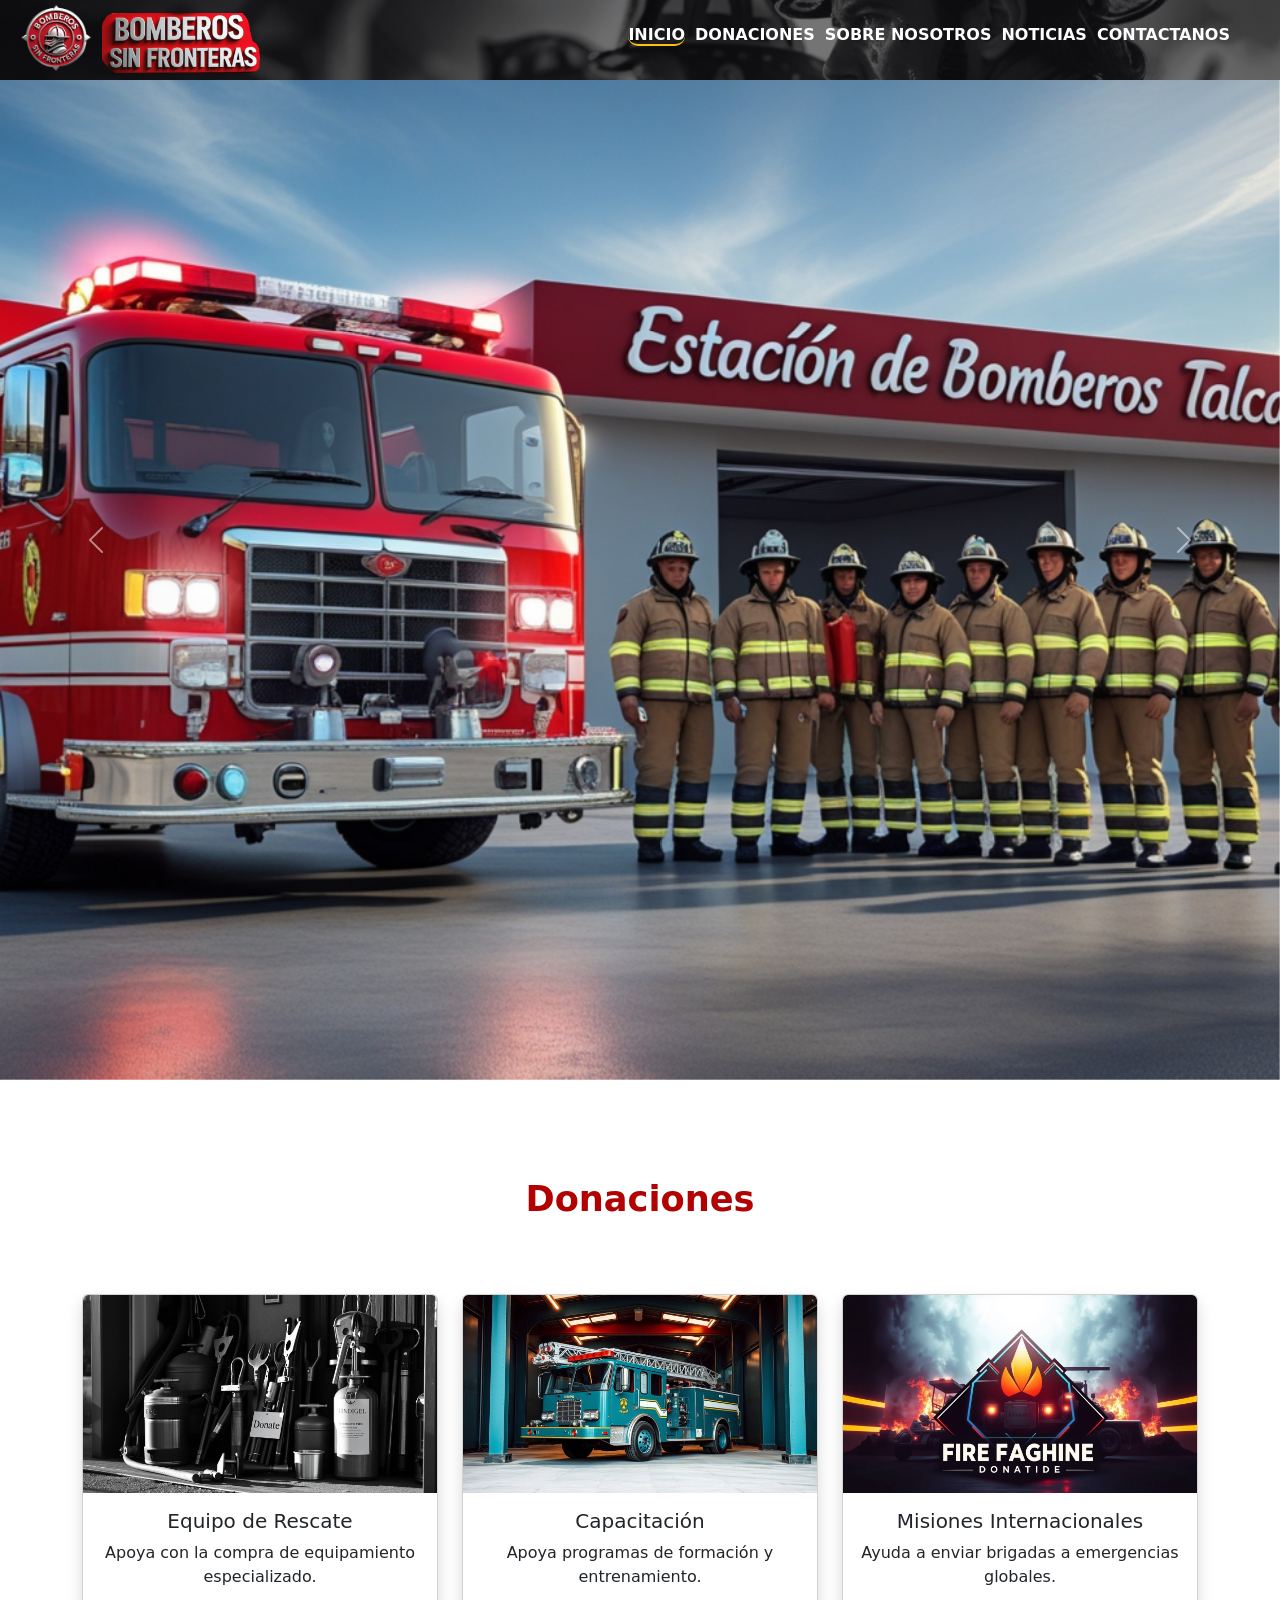
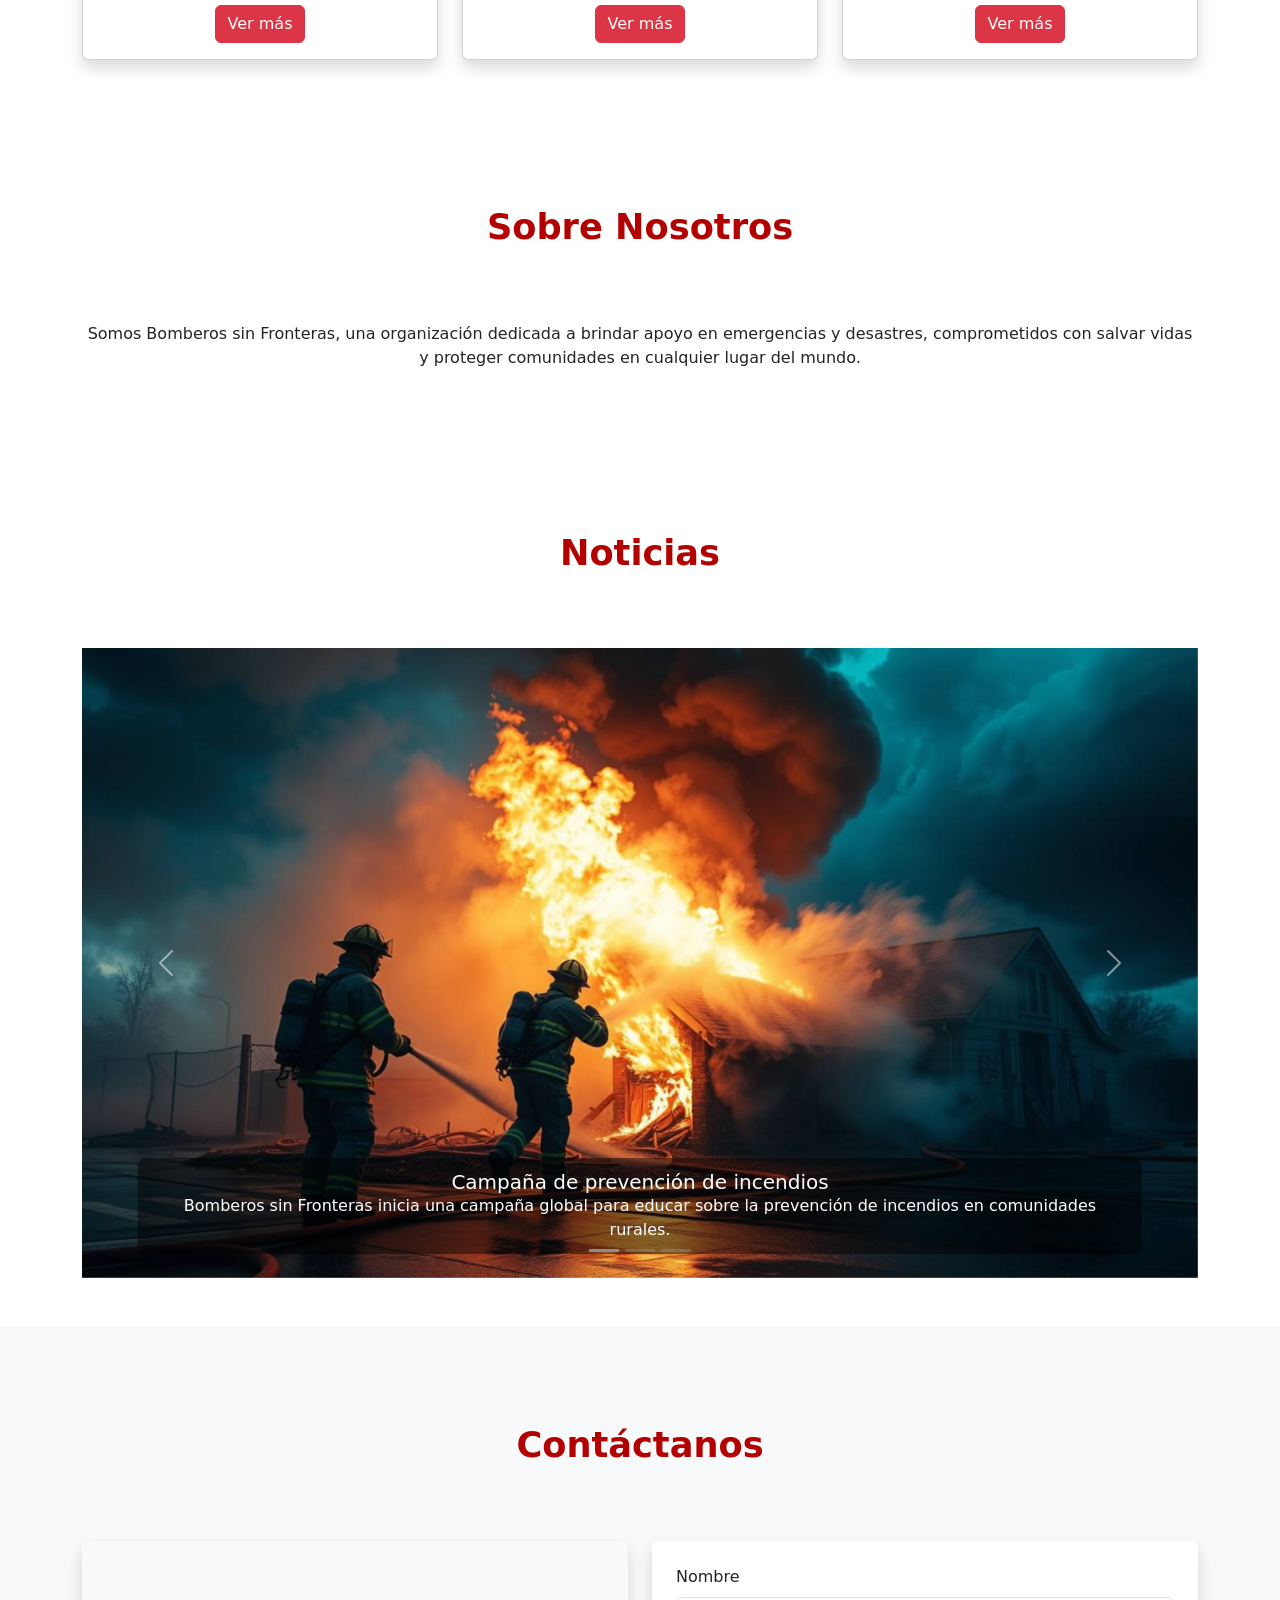
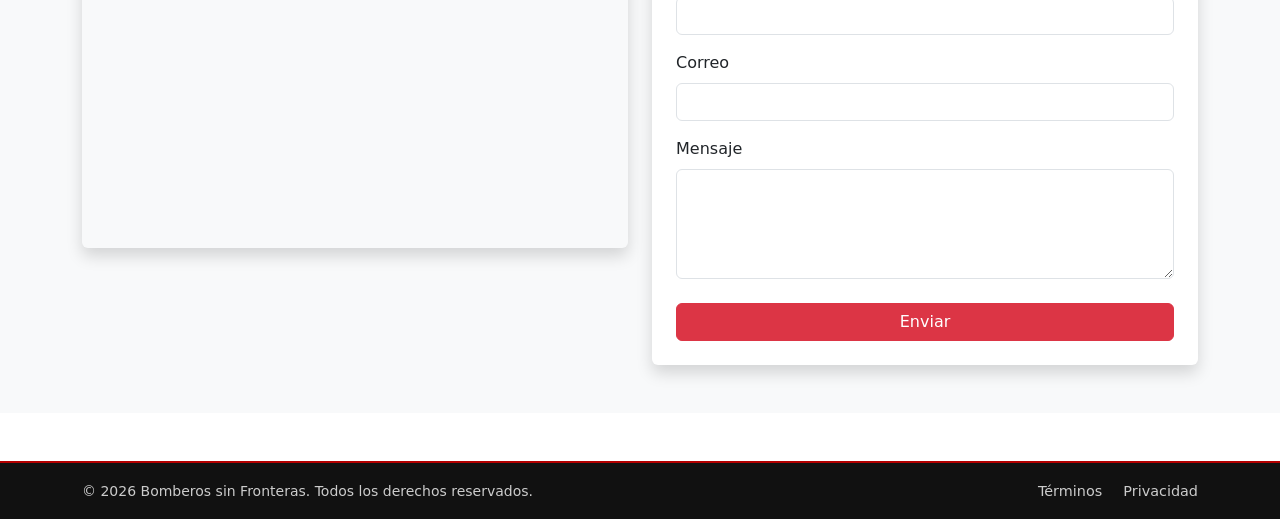
==== index.html @ fffe251d "Primer commit se subio la primera pagina preliminar" ====
<!doctype html>
<html lang="es">
  <head>
    <meta charset="UTF-8" />
    <meta name="viewport" content="width=device-width, initial-scale=1.0" />
    <title>Bomberos sin Fronteras</title>
    <link rel="icon" href="./assets/img/logo-nuevo-bf.png" />
    <link rel="stylesheet" href="./assets/css/style.css" />

    <!--Bootstrap-->
    <link
      href="https://cdn.jsdelivr.net/npm/bootstrap@5.3.5/dist/css/bootstrap.min.css"
      rel="stylesheet"
      integrity="sha384-SgOJa3DmI69IUzQ2PVdRZhwQ+dy64/BUtbMJw1MZ8t5HZApcHrRKUc4W0kG879m7"
      crossorigin="anonymous"
    />
  </head>
  <body>
    <nav class="navbar-custom fixed-top">
      <div class="container-navbar">
        <div class="brand">
          <img src="./assets/img/logo-nuevo-bf.png" alt="Logo" class="logo" />
          <img src="./assets/img/nombre-bf.png" alt="title" class="title" />
          <!--<h1 class="title">BOMBEROS SIN FRONTERAS</h1>-->
        </div>
        <div class="menu-container">
          <ul class="menu">
            <li><a href="#inicio" class="active">INICIO</a></li>
            <li><a href="#donaciones">DONACIONES</a></li>
            <li><a href="#sobre-nosotros">SOBRE NOSOTROS</a></li>
            <li><a href="#noticias">NOTICIAS</a></li>
            <li><a href="#contacto">CONTACTANOS</a></li>
          </ul>
        </div>
      </div>
    </nav>
    <header>
      <div
        id="inicio"
        class="carousel slide carousel-fade"
        data-bs-ride="carousel"
      >
        <div class="carousel-inner">
          <div class="carousel-item active">
            <img
              src="./assets/img/Bg-estacion1.jpg"
              class="d-block w-100 img-fluid"
              alt="estacion1"
            />
          </div>
          <div class="carousel-item">
            <img
              src="./assets/img/Bg-estacion2.jpg"
              class="d-block w-100 img-fluid"
              alt="estacion2"
            />
          </div>
          <div class="carousel-item">
            <img
              src="./assets/img/Incendio2.jpg"
              class="d-block w-100 img-fluid"
              alt="estacion3"
            />
          </div>
        </div>
        <button
          class="carousel-control-prev"
          type="button"
          data-bs-target="#carouselExampleAutoplaying"
          data-bs-slide="prev"
        >
          <span class="carousel-control-prev-icon" aria-hidden="true"></span>
          <span class="visually-hidden">Anterior</span>
        </button>
        <button
          class="carousel-control-next"
          type="button"
          data-bs-target="#carouselExampleAutoplaying"
          data-bs-slide="next"
        >
          <span class="carousel-control-next-icon" aria-hidden="true"></span>
          <span class="visually-hidden">Siguiente</span>
        </button>
      </div>
    </header>

    <main>
      <!-- SECCIÓN DONACIONES -->
      <section id="donaciones" class="py-5">
        <div class="container text-center">
          <h2 class="mb-4">Donaciones</h2>
          <div class="row justify-content-center g-4">
            <!-- Card 1 -->
            <div class="col-md-4">
              <div class="card donation-card h-100 shadow">
                <img
                  src="./assets/img/Herramientas.jpg"
                  class="card-img-top"
                  alt="Donación 1"
                />
                <div class="card-body">
                  <h5 class="card-title">Equipo de Rescate</h5>
                  <p class="card-text">
                    Apoya con la compra de equipamiento especializado.
                  </p>
                  <button
                    class="btn btn-danger"
                    data-bs-toggle="modal"
                    data-bs-target="#donacion1Modal"
                  >
                    Ver más
                  </button>
                </div>
              </div>
            </div>

            <!-- Modal Card 1 -->
            <div
              class="modal fade"
              id="donacion1Modal"
              tabindex="-1"
              aria-hidden="true"
            >
              <div class="modal-dialog modal-lg modal-dialog-centered">
                <div class="modal-content">
                  <div class="modal-header">
                    <h5 class="modal-title">Equipo de Rescate</h5>
                    <button
                      type="button"
                      class="btn-close"
                      data-bs-dismiss="modal"
                    ></button>
                  </div>
                  <div class="modal-body">
                    <img
                      src="./assets/img/Herramientas.jpg"
                      class="img-fluid rounded mb-3"
                      alt="Donación 1"
                    />
                    <p>
                      Tu donación permitirá adquirir herramientas y equipos
                      esenciales para operaciones de rescate en incendios y
                      desastres naturales.
                    </p>
                  </div>
                </div>
              </div>
            </div>

            <!-- Card 2 -->
            <div class="col-md-4">
              <div class="card donation-card h-100 shadow">
                <img
                  src="./assets/img/img-camion.jpg"
                  class="card-img-top"
                  alt="Donación 2"
                />
                <div class="card-body">
                  <h5 class="card-title">Capacitación</h5>
                  <p class="card-text">
                    Apoya programas de formación y entrenamiento.
                  </p>
                  <button
                    class="btn btn-danger"
                    data-bs-toggle="modal"
                    data-bs-target="#donacion2Modal"
                  >
                    Ver más
                  </button>
                </div>
              </div>
            </div>

            <!-- Modal Card 2 -->
            <div
              class="modal fade"
              id="donacion2Modal"
              tabindex="-1"
              aria-hidden="true"
            >
              <div class="modal-dialog modal-lg modal-dialog-centered">
                <div class="modal-content">
                  <div class="modal-header">
                    <h5 class="modal-title">Capacitación</h5>
                    <button
                      type="button"
                      class="btn-close"
                      data-bs-dismiss="modal"
                    ></button>
                  </div>
                  <div class="modal-body">
                    <img
                      src="./assets/img/img-camion.jpg"
                      class="img-fluid rounded mb-3"
                      alt="Donación 2"
                    />
                    <p>
                      Con tu aporte, más voluntarios podrán recibir capacitación
                      en primeros auxilios, rescate urbano y control de
                      incendios.
                    </p>
                  </div>
                </div>
              </div>
            </div>

            <!-- Card 3 -->
            <div class="col-md-4">
              <div class="card donation-card h-100 shadow">
                <img
                  src="./assets/img/img-donacion.jpg"
                  class="card-img-top"
                  alt="Donación 3"
                />
                <div class="card-body">
                  <h5 class="card-title">Misiones Internacionales</h5>
                  <p class="card-text">
                    Ayuda a enviar brigadas a emergencias globales.
                  </p>
                  <button
                    class="btn btn-danger"
                    data-bs-toggle="modal"
                    data-bs-target="#donacion3Modal"
                  >
                    Ver más
                  </button>
                </div>
              </div>
            </div>

            <!-- Modal Card 3 -->
            <div
              class="modal fade"
              id="donacion3Modal"
              tabindex="-1"
              aria-hidden="true"
            >
              <div class="modal-dialog modal-lg modal-dialog-centered">
                <div class="modal-content">
                  <div class="modal-header">
                    <h5 class="modal-title">Misiones Internacionales</h5>
                    <button
                      type="button"
                      class="btn-close"
                      data-bs-dismiss="modal"
                    ></button>
                  </div>
                  <div class="modal-body">
                    <img
                      src="./assets/img/img-donacion.jpg"
                      class="img-fluid rounded mb-3"
                      alt="Donación 3"
                    />
                    <p>
                      Tu donación permitirá que equipos de Bomberos sin
                      Fronteras viajen a países afectados por desastres
                      naturales para salvar vidas.
                    </p>
                  </div>
                </div>
              </div>
            </div>
          </div>
        </div>
      </section>

      <!-- 🔹 NUEVA SECCIÓN SOBRE NOSOTROS -->
      <section id="sobre-nosotros" class="py-5">
        <div class="container">
          <h2 class="text-center mb-4">Sobre Nosotros</h2>
          <p class="text-center">
            Somos Bomberos sin Fronteras, una organización dedicada a brindar
            apoyo en emergencias y desastres, comprometidos con salvar vidas y
            proteger comunidades en cualquier lugar del mundo.
          </p>
        </div>
      </section>

      <!-- 🔹 NUEVA SECCIÓN NOTICIAS (Carrusel) -->

      <section id="noticias" class="py-5">
        <div class="container">
          <h2 class="text-center mb-4">Noticias</h2>
          <div id="carouselExampleCaptions" class="carousel slide">
            <div class="carousel-indicators">
              <button
                type="button"
                data-bs-target="#carouselExampleCaptions"
                data-bs-slide-to="0"
                class="active"
                aria-current="true"
                aria-label="Slide 1"
              ></button>
              <button
                type="button"
                data-bs-target="#carouselExampleCaptions"
                data-bs-slide-to="1"
                aria-label="Slide 2"
              ></button>
              <button
                type="button"
                data-bs-target="#carouselExampleCaptions"
                data-bs-slide-to="2"
                aria-label="Slide 3"
              ></button>
            </div>
            <div class="carousel-inner">
              <div class="carousel-item active">
                <img
                  src="./assets/img/Incendio1.jpg"
                  class="d-block w-100"
                  alt="Noticia 1"
                />
                <div class="carousel-caption">
                  <h5>Campaña de prevención de incendios</h5>
                  <p>
                    Bomberos sin Fronteras inicia una campaña global para educar
                    sobre la prevención de incendios en comunidades rurales.
                  </p>
                </div>
              </div>
              <div class="carousel-item">
                <img
                  src="./assets/img/Incendio2.jpg"
                  class="d-block w-100"
                  alt="Noticia 2"
                />
                <div class="carousel-caption">
                  <h5>Misiones de ayuda internacional</h5>
                  <p>
                    Voluntarios viajaron a apoyar en desastres naturales en
                    América Latina.
                  </p>
                </div>
              </div>
              <div class="carousel-item">
                <img
                  src="./assets/img/Incendio3.jpg"
                  class="d-block w-100"
                  alt="Noticia 3"
                />
                <div class="carousel-caption">
                  <h5>Entrenamiento de brigadas locales</h5>
                  <p>
                    Se realizaron capacitaciones en primeros auxilios y rescate urbano.
                  </p>
                </div>
              </div>
            </div>
            <button
              class="carousel-control-prev"
              type="button"
              data-bs-target="#carouselExampleCaptions"
              data-bs-slide="prev"
            >
              <span
                class="carousel-control-prev-icon"
                aria-hidden="true"
              ></span>
              <span class="visually-hidden">Anterior</span>
            </button>
            <button
              class="carousel-control-next"
              type="button"
              data-bs-target="#carouselExampleCaptions"
              data-bs-slide="next"
            >
              <span
                class="carousel-control-next-icon"
                aria-hidden="true"
              ></span>
              <span class="visually-hidden">Siguiente</span>
            </button>
          </div>
        </div>
      </section>

      <!-- 🔹 NUEVA SECCIÓN CONTACTO -->
     <section id="contacto" class="py-5 bg-light">
  <div class="container">
    <h2 class="text-center mb-4">Contáctanos</h2>

    <div class="row g-4 align-items-stretch">
      
      <!-- Mapa -->
      <div class="col-12 col-md-6">
        <div class="ratio ratio-16x9 rounded overflow-hidden shadow">
         <iframe src="https://www.google.com/maps/embed?pb=!1m18!1m12!1m3!1d3250.835382776742!2d-71.64553443975913!3d-35.43410769813613!2m3!1f0!2f0!3f0!3m2!1i1024!2i768!4f13.1!3m3!1m2!1s0x9665c77af9c9043b%3A0x3d93d772db54f33b!2sGeoseg%20Extintores!5e0!3m2!1ses-419!2scl!4v1772467738700!5m2!1ses-419!2scl" width="600" height="600" style="border:0;" allowfullscreen="" loading="lazy" referrerpolicy="no-referrer-when-downgrade"></iframe>
        </div>
      </div>

      <!-- Formulario -->
      <div class="col-12 col-md-6">
        <form class="p-4 bg-white rounded shadow h-100 d-flex flex-column justify-content-center">
          <div class="mb-3">
            <label for="nombre" class="form-label">Nombre</label>
            <input type="text" class="form-control" id="nombre" required />
          </div>

          <div class="mb-3">
            <label for="correo" class="form-label">Correo</label>
            <input type="email" class="form-control" id="correo" required />
          </div>

          <div class="mb-3">
            <label for="mensaje" class="form-label">Mensaje</label>
            <textarea class="form-control" id="mensaje" rows="4" required></textarea>
          </div>

          <button type="submit" class="btn btn-danger w-100 mt-2">
            Enviar
          </button>
        </form>
      </div>

    </div>
  </div>
</section>

<!-- FOOTER -->
 <footer class="footer-copyright mt-5">
  <div class="container py-3">
    <div class="row align-items-center g-2">
      
      <div class="col-12 col-md-6 text-center text-md-start">
        <small>
          © <span id="year"></span> Bomberos sin Fronteras. Todos los derechos reservados.
        </small>
      </div>

      <div class="col-12 col-md-6 text-center text-md-end">
        <a href="#" class="footer-link me-3">Términos</a>
        <a href="#" class="footer-link">Privacidad</a>
      </div>

    </div>
  </div>
</footer>

    </main>

    <script
      src="https://cdn.jsdelivr.net/npm/@popperjs/core@2.11.8/dist/umd/popper.min.js"
      integrity="sha384-I7E8VVD/ismYTF4hNIPjVp/Zjvgyol6VFvRkX/vR+Vc4jQkC+hVqc2pM8ODewa9r"
      crossorigin="anonymous"
    ></script>
    <script
      src="https://cdn.jsdelivr.net/npm/bootstrap@5.3.5/dist/js/bootstrap.min.js"
      integrity="sha384-VQqxDN0EQCkWoxt/0vsQvZswzTHUVOImccYmSyhJTp7kGtPed0Qcx8rK9h9YEgx+"
      crossorigin="anonymous"
    ></script>
    <script>
      document.getElementById('year').textContent = new Date().getFullYear();
    </script>
  </body>
</html>
---- assets/css/style.css ----
/* Estructura general del navbar */
.navbar-custom {
  background-image: linear-gradient(rgba(0, 0, 0, 0.5), rgba(0, 0, 0, 0.5)),
    url('../img/Barra-bf.png'); /* tu imagen de fondo */
  background-size: cover;
  background-position: center;
  padding: 3px 0;
  text-align: center;
  color: white;
  height: 80px;
}

.container-navbar {
  display: flex;
  flex-direction: inherit;
  align-items: center;
}

.brand {
  display: flex;
  flex-direction: inline-block;
  align-items: center;
  margin-left: 20px;
}

.logo {
  height:70px;
  margin-bottom: 10px;
  border-radius: 50px;
}

.title {
  height:60px;
  margin: 10px;
  border-radius: 10px;
}

.menu-container {
  width: 100%;
}

.menu {
  display: flex;
  justify-content: flex-end;
  gap: 10px;
  list-style: none;
  padding: 0;
  margin-right: 50px;
}

.menu a,
.menu button {
  background: none;
  border: none;
  color: white;
  font-size: 1rem;
  font-weight: bold;
  cursor: pointer;
  text-decoration: none;
  transition: color 0.3s;
}

.menu a:hover,
.menu button:hover {
  color: #ffc107;
}

.menu .active {
  border-bottom: 2px solid #ffc107;
  border-radius: 10px;
}

/* Carrusel del header (pantalla completa) */
#inicio.carousel,
#inicio .carousel-inner,
#inicio .carousel-item {
  height: 120vh;
}

#inicio .carousel-item img {
  height: 100%;
  width: 100%;
  object-fit: cover;
}

  /* ===================== */
/* SECCIÓN DONACIONES */
/* ===================== */
#donaciones h2 {
  font-size: 2.2rem;
  font-weight: bold;
  color: #b30000;
  padding: 50px;
}

.donation-card {
  transition: transform 0.3s ease, box-shadow 0.3s ease;
  animation: float 3s ease-in-out infinite;
  border-radius: 15px;
  overflow: hidden;
}

.donation-card img {
  max-height: 220px;
  object-fit: cover;
}

.donation-card:hover {
  transform: translateY(-8px);
  box-shadow: 0 12px 30px rgba(0, 0, 0, 0.3);
}

/* Animación float */
@keyframes float {
  0% { transform: translateY(0); }
  50% { transform: translateY(-5px); }
  100% { transform: translateY(0); }
}

/* Modal personalizado */
.modal-content {
  border-radius: 15px;
}
.modal-header {
  background: #b30000;
  color: white;
  border-top-left-radius: 15px;
  border-top-right-radius: 15px;
}
.modal-body img {
  max-height: 300px;
  object-fit: cover;
}


/* CATEGORIAS*/

.categories {
  display: flex;
  width: 400px;
  flex-flow: row wrap;
  margin-top: 50px;
}

.categories__title {
  width: 100%;
  font-size: 2rem;
  margin: 2rem 1rem;
}

.category {
  display: flex;
  justify-content: space-between;
  width: 100%;
  align-items: center;
  height: 80px;
  padding: 0 20px;
  border-radius: 10px;
}

.category__image {
  width: 80px;
  height: 80px;
}

.category__title {
  color:#fff;
  font-weight: bold;
  font-size: 2rem;
}

.category--html {
 background-color: #E93E30; 
}

.category--javascript {
  background-color: #F7E018; 
}

.category--css {
  background-color: #199ed5; 
}

.category--react {
  background-color: #292C33; 
}

.category--vue {
  background-color: #67c770; 
}

.category--bootstrap {
  background-color: #563D7C; 
}

/* ===================== */
/* SECCIÓN NOTICIAS */
/* ===================== */

#noticias h2 {
  font-size: 2.2rem;
  font-weight: bold;
  color: #b30000;
  padding: 50px;
}

/* Carrusel de NOTICIAS */
#noticias .carousel,
#noticias .carousel-inner,
#noticias .carousel-item {
  height: 70vh; /* ajusta */
}

#noticias .carousel-item img {
  height: 100%;
  width: 100%;
  object-fit: cover;
}

#noticias .carousel-item {
  position: relative;
}

#noticias .carousel-caption {
  position: absolute;
  bottom: 24px;
  left: 50%;
  transform: translateX(-50%);
  width: 90%;
  padding: 12px 16px;
  text-align: center;
  background: rgba(0, 0, 0, 0.45);
  border-radius: 8px;
  z-index: 2;
}

#noticias .carousel-caption h5,
#noticias .carousel-caption p {
  color: #fff;
  margin: 0;
}

 /* ===================== */
/* SOBRE BNOSOTROS */
/* ===================== */
 .mapbox {
    height: 450px;
    border-radius: 18px;
  }

  .input-wrapper {
    gap: 30px;
    margin-bottom: 30px;
  }

#sobre-nosotros h2 {
  font-size: 2.2rem;
  font-weight: bold;
  color: #b30000;
  padding: 50px;
}

 /* ===================== */
/* CONTACTO */
/* ===================== */
#contacto h2 {
  font-size: 2.2rem;
  font-weight: bold;
  color: #b30000;
  padding: 50px;
}

#contacto iframe {
  width: 100%;
  height: 100%;
  min-height: 300px;
  border: 0;
}


/* FOOTER*/
/* Sticky footer inteligente */
html, body {
  height: 100%;
}

body {
  min-height: 100vh;
  display: flex;
  flex-direction: column;
}

main {
  flex: 1; /* empuja el footer al fondo si hay poco contenido */
}

.footer-copyright {
  background-color: #111;
  color: #ccc;
  border-top: 2px solid #b30000;
}

.footer-link {
  color: #ccc;
  text-decoration: none;
  font-size: 0.9rem;
}

.footer-link:hover {
  color: #fff;
  text-decoration: underline;
}
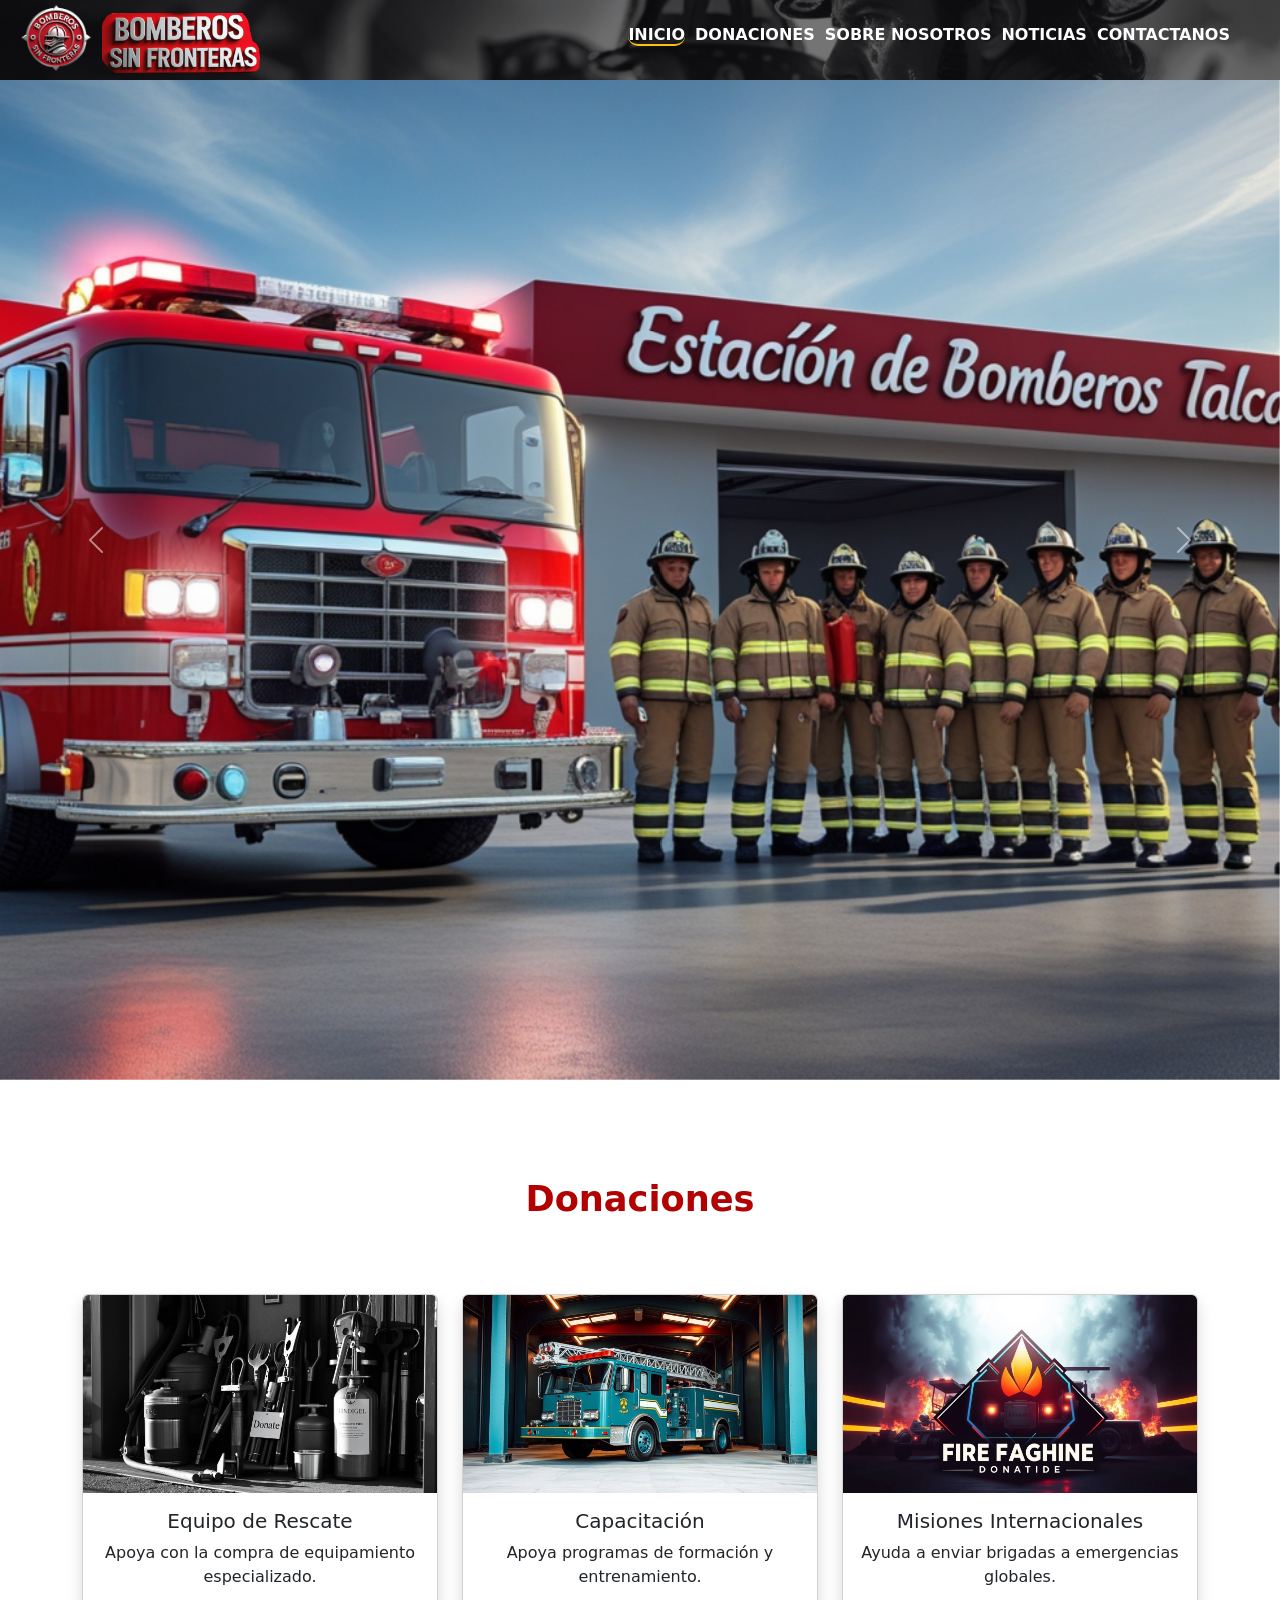
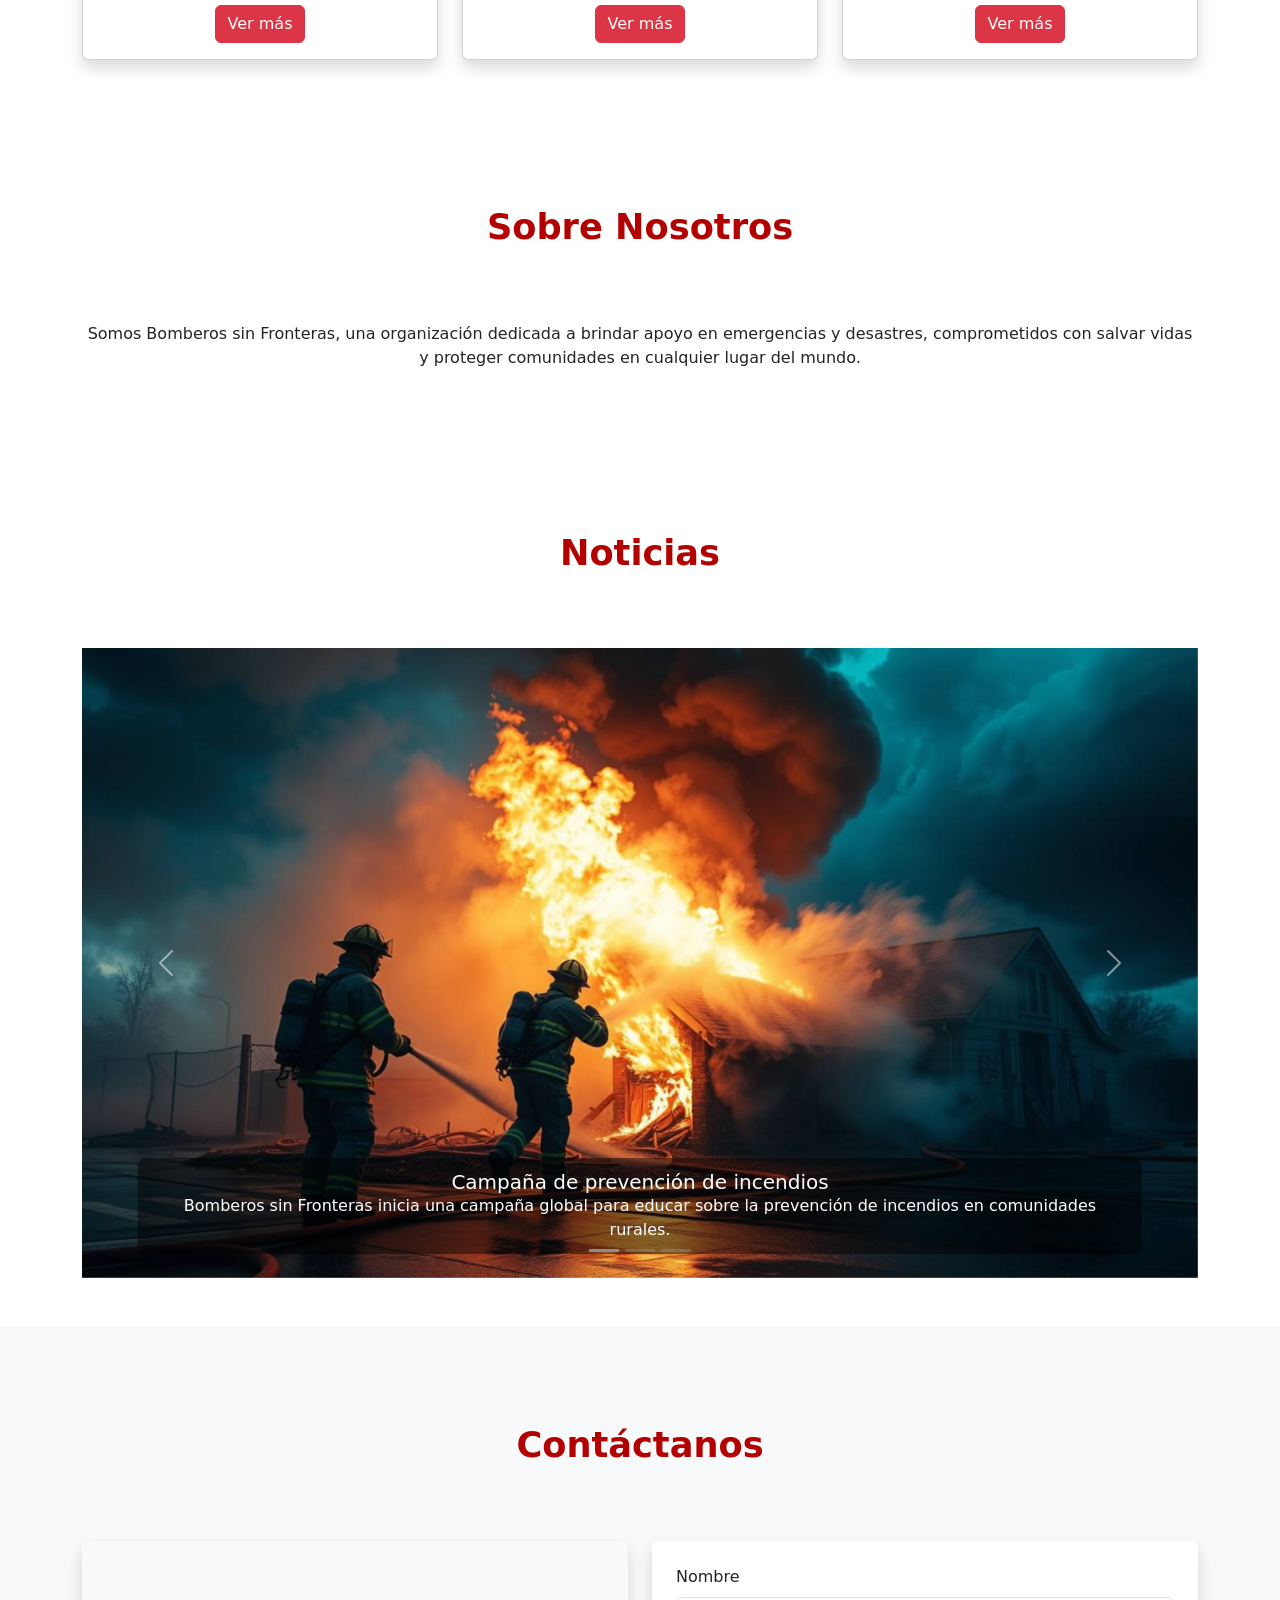
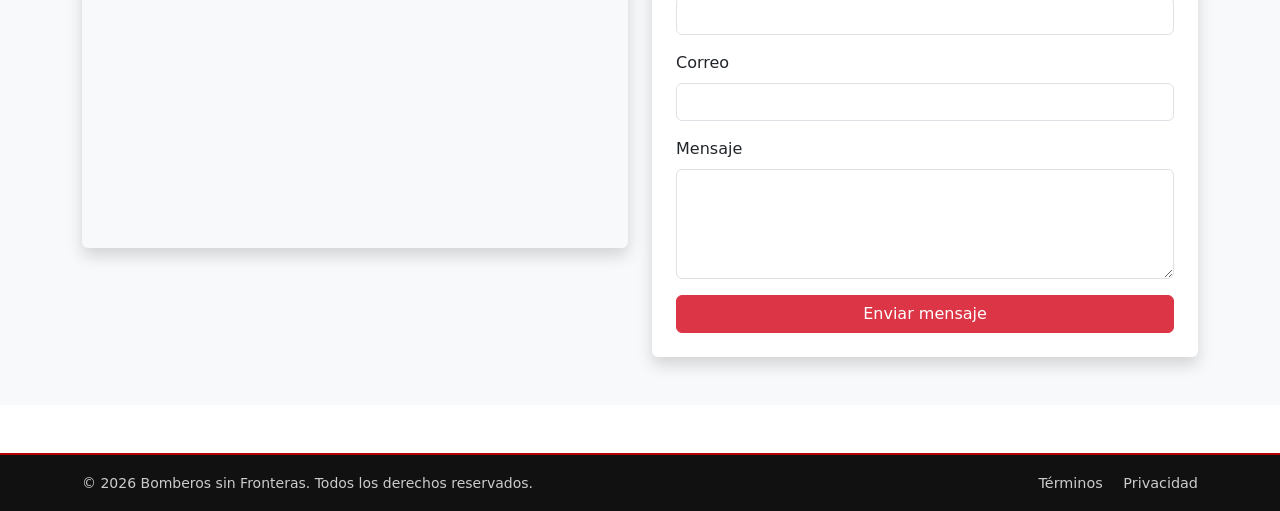
==== commit c4303744: "Add files via upload" ====
--- a/index.html
+++ b/index.html
@@ -342,7 +342,8 @@
                 <div class="carousel-caption">
                   <h5>Entrenamiento de brigadas locales</h5>
                   <p>
-                    Se realizaron capacitaciones en primeros auxilios y rescate urbano.
+                    Se realizaron capacitaciones en primeros auxilios y rescate
+                    urbano.
                   </p>
                 </div>
               </div>
@@ -376,68 +377,200 @@
       </section>
 
       <!-- 🔹 NUEVA SECCIÓN CONTACTO -->
-     <section id="contacto" class="py-5 bg-light">
-  <div class="container">
-    <h2 class="text-center mb-4">Contáctanos</h2>
-
-    <div class="row g-4 align-items-stretch">
-      
-      <!-- Mapa -->
-      <div class="col-12 col-md-6">
-        <div class="ratio ratio-16x9 rounded overflow-hidden shadow">
-         <iframe src="https://www.google.com/maps/embed?pb=!1m18!1m12!1m3!1d3250.835382776742!2d-71.64553443975913!3d-35.43410769813613!2m3!1f0!2f0!3f0!3m2!1i1024!2i768!4f13.1!3m3!1m2!1s0x9665c77af9c9043b%3A0x3d93d772db54f33b!2sGeoseg%20Extintores!5e0!3m2!1ses-419!2scl!4v1772467738700!5m2!1ses-419!2scl" width="600" height="600" style="border:0;" allowfullscreen="" loading="lazy" referrerpolicy="no-referrer-when-downgrade"></iframe>
+      <section id="contacto" class="py-5 bg-light">
+        <div class="container">
+          <h2 class="text-center mb-4">Contáctanos</h2>
+
+          <div class="row g-4 align-items-stretch">
+            <!-- Mapa -->
+            <div class="col-12 col-md-6">
+              <div class="ratio ratio-16x9 rounded overflow-hidden shadow">
+                <iframe
+                  src="https://www.google.com/maps/embed?pb=!1m18!1m12!1m3!1d3250.835382776742!2d-71.64553443975913!3d-35.43410769813613!2m3!1f0!2f0!3f0!3m2!1i1024!2i768!4f13.1!3m3!1m2!1s0x9665c77af9c9043b%3A0x3d93d772db54f33b!2sGeoseg%20Extintores!5e0!3m2!1ses-419!2scl!4v1772467738700!5m2!1ses-419!2scl"
+                  width="600"
+                  height="600"
+                  style="border: 0"
+                  allowfullscreen=""
+                  loading="lazy"
+                  referrerpolicy="no-referrer-when-downgrade"
+                ></iframe>
+              </div>
+            </div>
+
+            <!-- Formulario -->
+            <div class="col-12 col-md-6">
+              <form id="contactForm" action="https://formspree.io/f/movvprqp" method="POST" class="p-4 bg-white rounded shadow h-100 needs-validation" novalidate>
+                <input type="hidden" name="_subject" value="Nuevo mensaje desde Bomberos sin Fronteras"/>
+                <div class="mb-3">
+                  <label for="nombre" class="form-label">Nombre</label>
+                  <input
+                    type="text"
+                    name="nombre"
+                    id="nombre"
+                    class="form-control"
+                    required
+                  />
+                  <div class="invalid-feedback">Este campo es obligatorio.</div>
+                </div>
+
+                <div class="mb-3">
+                  <label for="correo" class="form-label">Correo</label>
+                  <input
+                    type="email"
+                    name="correo"
+                    id="correo"
+                    class="form-control"
+                    required
+                  />
+                  <div class="invalid-feedback">Este campo es obligatorio.</div>
+                </div>
+
+                <div class="mb-3">
+                  <label for="mensaje" class="form-label">Mensaje</label>
+                  <textarea
+                    name="mensaje"
+                    id="mensaje"
+                    class="form-control"
+                    rows="4"
+                    required
+                  ></textarea>
+                  <div class="invalid-feedback">Este campo es obligatorio.</div>
+                </div>
+
+                <button class="btn btn-danger w-100" type="submit" id="submitBtn">
+                  <span id="btnText">Enviar mensaje</span>
+                  <span id="btnSpinner" class="spinner-border spinner-border-sm d-none ms-2"></span>
+                 </button>
+              </form>
+            </div>
+          </div>
+        </div>
+      </section>
+
+      <!-- FOOTER -->
+      <footer class="footer-copyright mt-5">
+        <div class="container py-3">
+          <div class="row align-items-center g-2">
+            <div class="col-12 col-md-6 text-center text-md-start">
+              <small>
+                © <span id="year"></span> Bomberos sin Fronteras. Todos los
+                derechos reservados.
+              </small>
+            </div>
+
+            <div class="col-12 col-md-6 text-center text-md-end">
+              <a
+                href="#"
+                class="footer-link me-3"
+                data-bs-toggle="modal"
+                data-bs-target="#modalTerminos"
+              >
+                Términos
+              </a>
+              <a
+                href="#"
+                class="footer-link"
+                data-bs-toggle="modal"
+                data-bs-target="#modalPrivacidad"
+              >
+                Privacidad
+              </a>
+            </div>
+          </div>
+        </div>
+      </footer>
+    </main>
+
+    <!-- Termnos y condiciones-->
+    <div class="modal fade" id="modalTerminos" tabindex="-1" aria-hidden="true">
+      <div
+        class="modal-dialog modal-lg modal-dialog-centered modal-dialog-scrollable"
+      >
+        <div class="modal-content">
+          <div class="modal-header bg-danger text-white">
+            <h5 class="modal-title">Términos y Condiciones</h5>
+            <button
+              type="button"
+              class="btn-close btn-close-white"
+              data-bs-dismiss="modal"
+            ></button>
+          </div>
+
+          <div class="modal-body">
+            <p>
+              El uso de este sitio web implica la aceptación de los presentes
+              Términos y Condiciones. Bomberos sin Fronteras se reserva el
+              derecho de modificar el contenido del sitio en cualquier momento.
+            </p>
+
+            <p>
+              La información publicada tiene fines informativos y no constituye
+              asesoramiento legal o profesional. El uso indebido del contenido
+              es responsabilidad exclusiva del usuario.
+            </p>
+
+            <p>
+              Todo el contenido gráfico y textual es propiedad de Bomberos sin
+              Fronteras, salvo que se indique lo contrario.
+            </p>
+          </div>
+
+          <div class="modal-footer">
+            <button class="btn btn-secondary" data-bs-dismiss="modal">
+              Cerrar
+            </button>
+          </div>
         </div>
       </div>
-
-      <!-- Formulario -->
-      <div class="col-12 col-md-6">
-        <form class="p-4 bg-white rounded shadow h-100 d-flex flex-column justify-content-center">
-          <div class="mb-3">
-            <label for="nombre" class="form-label">Nombre</label>
-            <input type="text" class="form-control" id="nombre" required />
-          </div>
-
-          <div class="mb-3">
-            <label for="correo" class="form-label">Correo</label>
-            <input type="email" class="form-control" id="correo" required />
-          </div>
-
-          <div class="mb-3">
-            <label for="mensaje" class="form-label">Mensaje</label>
-            <textarea class="form-control" id="mensaje" rows="4" required></textarea>
-          </div>
-
-          <button type="submit" class="btn btn-danger w-100 mt-2">
-            Enviar
-          </button>
-        </form>
+    </div>
+
+    <!--Privacidad-->
+    <div
+      class="modal fade"
+      id="modalPrivacidad"
+      tabindex="-1"
+      aria-hidden="true"
+    >
+      <div
+        class="modal-dialog modal-lg modal-dialog-centered modal-dialog-scrollable"
+      >
+        <div class="modal-content">
+          <div class="modal-header bg-danger text-white">
+            <h5 class="modal-title">Política de Privacidad</h5>
+            <button
+              type="button"
+              class="btn-close btn-close-white"
+              data-bs-dismiss="modal"
+            ></button>
+          </div>
+
+          <div class="modal-body">
+            <p>
+              Bomberos sin Fronteras respeta la privacidad de los usuarios. Los
+              datos enviados a través del formulario de contacto serán
+              utilizados únicamente para responder a consultas.
+            </p>
+
+            <p>
+              No compartimos información personal con terceros, salvo obligación
+              legal. Implementamos medidas razonables para proteger los datos
+              proporcionados.
+            </p>
+
+            <p>
+              Al enviar el formulario, el usuario acepta esta Política de
+              Privacidad.
+            </p>
+          </div>
+
+          <div class="modal-footer">
+            <button class="btn btn-secondary" data-bs-dismiss="modal">
+              Cerrar
+            </button>
+          </div>
+        </div>
       </div>
-
     </div>
-  </div>
-</section>
-
-<!-- FOOTER -->
- <footer class="footer-copyright mt-5">
-  <div class="container py-3">
-    <div class="row align-items-center g-2">
-      
-      <div class="col-12 col-md-6 text-center text-md-start">
-        <small>
-          © <span id="year"></span> Bomberos sin Fronteras. Todos los derechos reservados.
-        </small>
-      </div>
-
-      <div class="col-12 col-md-6 text-center text-md-end">
-        <a href="#" class="footer-link me-3">Términos</a>
-        <a href="#" class="footer-link">Privacidad</a>
-      </div>
-
-    </div>
-  </div>
-</footer>
-
-    </main>
 
     <script
       src="https://cdn.jsdelivr.net/npm/@popperjs/core@2.11.8/dist/umd/popper.min.js"
@@ -450,7 +583,77 @@
       crossorigin="anonymous"
     ></script>
     <script>
-      document.getElementById('year').textContent = new Date().getFullYear();
+      document.getElementById("year").textContent = new Date().getFullYear();
     </script>
+
+
+    <div class="position-fixed bottom-0 end-0 p-3" style="z-index: 9999">
+  <div id="formToast" class="toast align-items-center text-white bg-success border-0">
+    <div class="d-flex">
+      <div class="toast-body" id="toastMessage">
+        Mensaje enviado correctamente.
+      </div>
+      <button type="button" class="btn-close btn-close-white me-2 m-auto" data-bs-dismiss="toast"></button>
+    </div>
+  </div>
+</div>
+
+<script>
+(() => {
+  const form = document.getElementById("contactForm");
+  const submitBtn = document.getElementById("submitBtn");
+  const btnText = document.getElementById("btnText");
+  const btnSpinner = document.getElementById("btnSpinner");
+  const toastElement = document.getElementById("formToast");
+  const toastMessage = document.getElementById("toastMessage");
+  const toast = new bootstrap.Toast(toastElement);
+
+  form.addEventListener("submit", async function (event) {
+    event.preventDefault();
+
+    if (!form.checkValidity()) {
+      event.stopPropagation();
+      form.classList.add("was-validated");
+      return;
+    }
+
+    form.classList.add("was-validated");
+
+    submitBtn.disabled = true;
+    btnSpinner.classList.remove("d-none");
+    btnText.textContent = "Enviando...";
+
+    try {
+      const response = await fetch(form.action, {
+        method: "POST",
+        body: new FormData(form),
+        headers: { Accept: "application/json" },
+      });
+
+      if (response.ok) {
+        form.reset();
+        form.classList.remove("was-validated");
+
+        toastElement.classList.remove("bg-danger");
+        toastElement.classList.add("bg-success");
+        toastMessage.textContent = "Mensaje enviado correctamente ✅";
+        toast.show();
+      } else {
+        throw new Error();
+      }
+    } catch (error) {
+      toastElement.classList.remove("bg-success");
+      toastElement.classList.add("bg-danger");
+      toastMessage.textContent = "Error al enviar el mensaje ❌";
+      toast.show();
+    }
+
+    submitBtn.disabled = false;
+    btnSpinner.classList.add("d-none");
+    btnText.textContent = "Enviar mensaje";
+  });
+})();
+</script>
+
   </body>
 </html>
--- a/assets/css/style.css
+++ b/assets/css/style.css
@@ -309,4 +309,12 @@
 .footer-link:hover {
   color: #fff;
   text-decoration: underline;
+}
+
+/* feedback visual suave */
+.was-validated .form-control:invalid {
+  border-color: #dc3545;
+}
+.was-validated .form-control:valid {
+  border-color: #198754;
 }
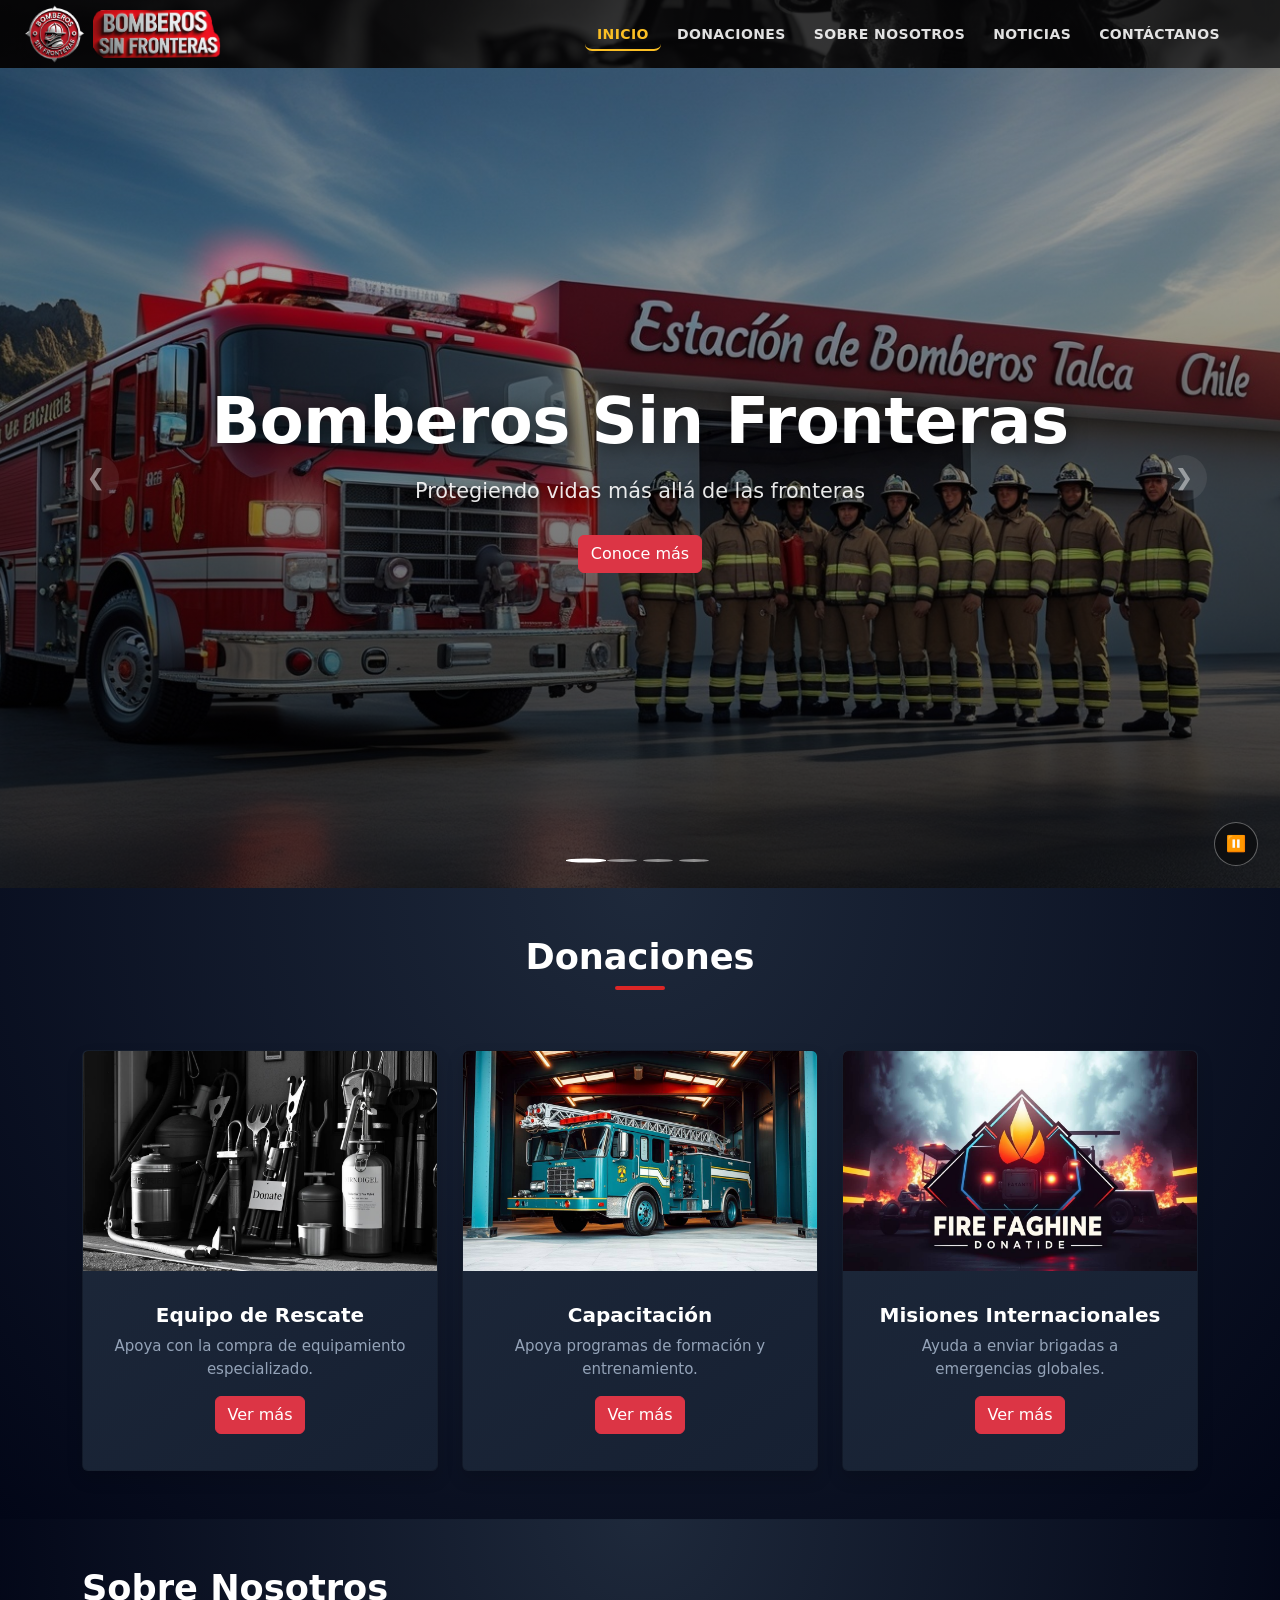
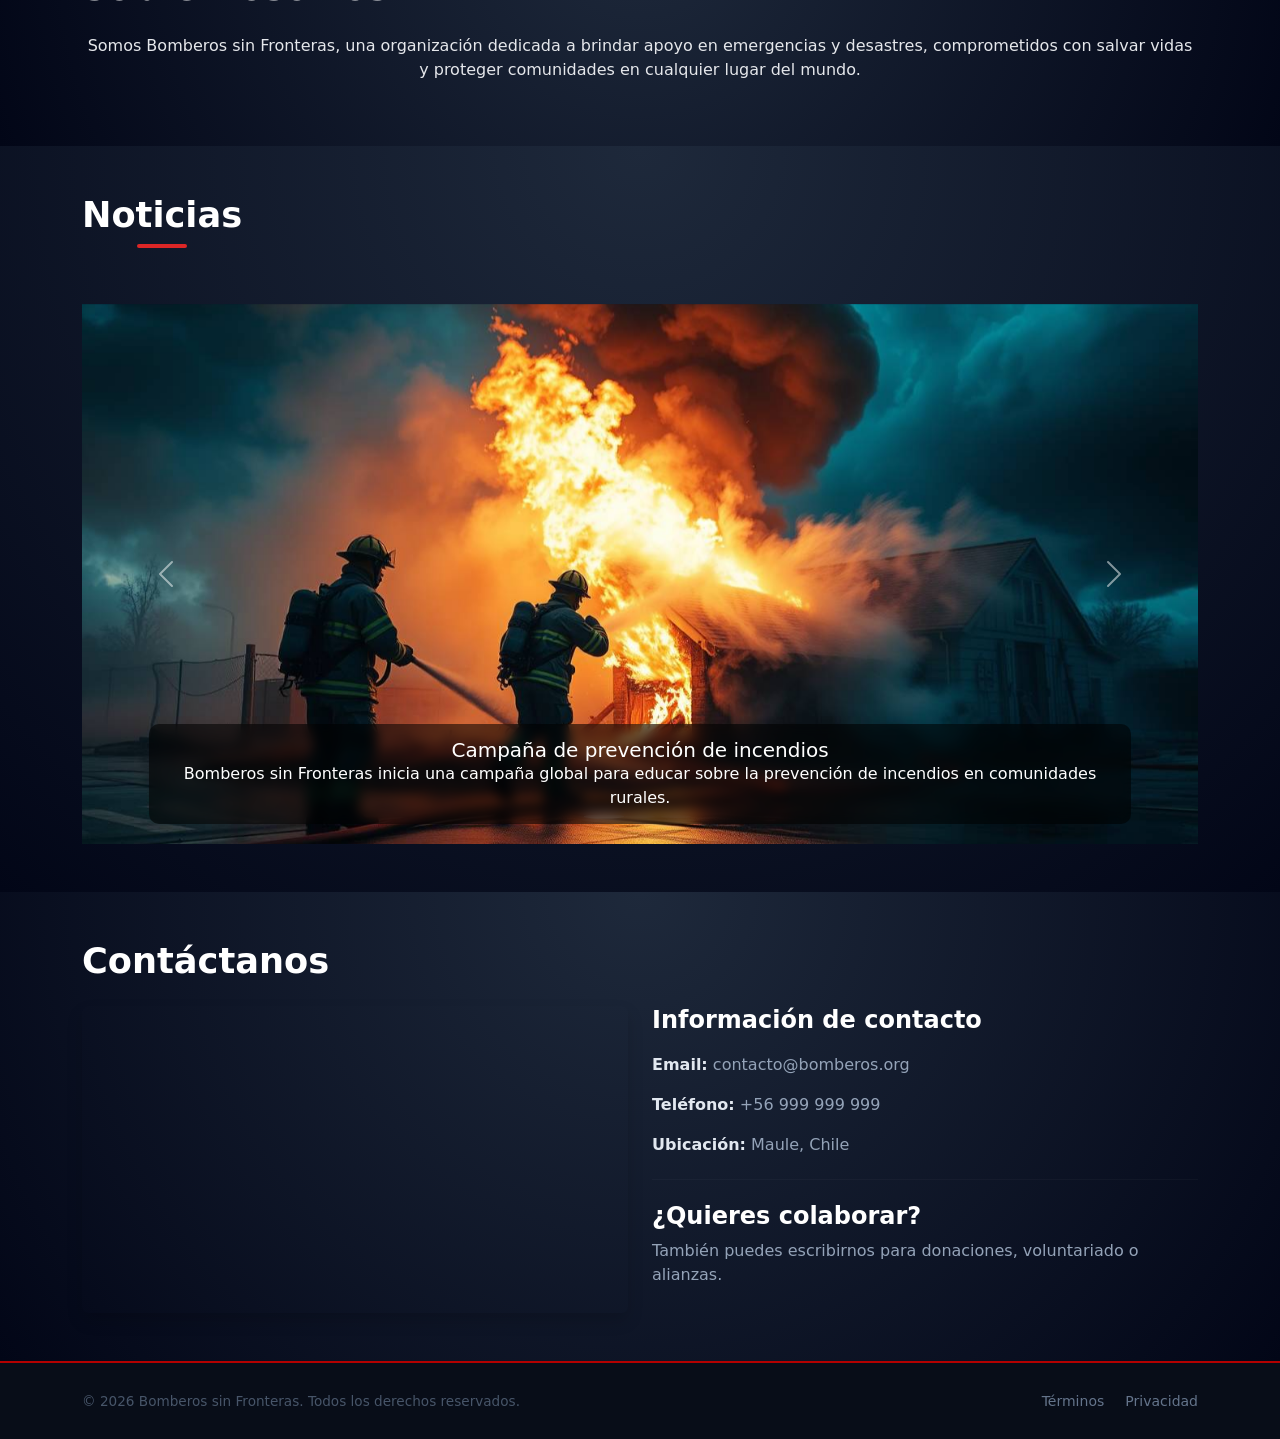
==== commit 4f0a1627: "Sitio completo Bomberos sin Fronteras — diseño oscuro/rojo moderno - Rediseño completo con tema oscu" ====
--- a/index.html
+++ b/index.html
@@ -1,659 +1,382 @@
-<!doctype html>
-<html lang="es">
-  <head>
-    <meta charset="UTF-8" />
-    <meta name="viewport" content="width=device-width, initial-scale=1.0" />
-    <title>Bomberos sin Fronteras</title>
-    <link rel="icon" href="./assets/img/logo-nuevo-bf.png" />
-    <link rel="stylesheet" href="./assets/css/style.css" />
-
-    <!--Bootstrap-->
-    <link
-      href="https://cdn.jsdelivr.net/npm/bootstrap@5.3.5/dist/css/bootstrap.min.css"
-      rel="stylesheet"
-      integrity="sha384-SgOJa3DmI69IUzQ2PVdRZhwQ+dy64/BUtbMJw1MZ8t5HZApcHrRKUc4W0kG879m7"
-      crossorigin="anonymous"
-    />
-  </head>
-  <body>
-    <nav class="navbar-custom fixed-top">
-      <div class="container-navbar">
-        <div class="brand">
-          <img src="./assets/img/logo-nuevo-bf.png" alt="Logo" class="logo" />
-          <img src="./assets/img/nombre-bf.png" alt="title" class="title" />
-          <!--<h1 class="title">BOMBEROS SIN FRONTERAS</h1>-->
-        </div>
-        <div class="menu-container">
-          <ul class="menu">
-            <li><a href="#inicio" class="active">INICIO</a></li>
-            <li><a href="#donaciones">DONACIONES</a></li>
-            <li><a href="#sobre-nosotros">SOBRE NOSOTROS</a></li>
-            <li><a href="#noticias">NOTICIAS</a></li>
-            <li><a href="#contacto">CONTACTANOS</a></li>
-          </ul>
-        </div>
-      </div>
-    </nav>
-    <header>
-      <div
-        id="inicio"
-        class="carousel slide carousel-fade"
-        data-bs-ride="carousel"
-      >
-        <div class="carousel-inner">
-          <div class="carousel-item active">
-            <img
-              src="./assets/img/Bg-estacion1.jpg"
-              class="d-block w-100 img-fluid"
-              alt="estacion1"
-            />
-          </div>
-          <div class="carousel-item">
-            <img
-              src="./assets/img/Bg-estacion2.jpg"
-              class="d-block w-100 img-fluid"
-              alt="estacion2"
-            />
-          </div>
-          <div class="carousel-item">
-            <img
-              src="./assets/img/Incendio2.jpg"
-              class="d-block w-100 img-fluid"
-              alt="estacion3"
-            />
-          </div>
-        </div>
-        <button
-          class="carousel-control-prev"
-          type="button"
-          data-bs-target="#carouselExampleAutoplaying"
-          data-bs-slide="prev"
-        >
-          <span class="carousel-control-prev-icon" aria-hidden="true"></span>
-          <span class="visually-hidden">Anterior</span>
-        </button>
-        <button
-          class="carousel-control-next"
-          type="button"
-          data-bs-target="#carouselExampleAutoplaying"
-          data-bs-slide="next"
-        >
-          <span class="carousel-control-next-icon" aria-hidden="true"></span>
-          <span class="visually-hidden">Siguiente</span>
-        </button>
-      </div>
-    </header>
-
-    <main>
-      <!-- SECCIÓN DONACIONES -->
-      <section id="donaciones" class="py-5">
-        <div class="container text-center">
-          <h2 class="mb-4">Donaciones</h2>
-          <div class="row justify-content-center g-4">
-            <!-- Card 1 -->
-            <div class="col-md-4">
-              <div class="card donation-card h-100 shadow">
-                <img
-                  src="./assets/img/Herramientas.jpg"
-                  class="card-img-top"
-                  alt="Donación 1"
-                />
-                <div class="card-body">
-                  <h5 class="card-title">Equipo de Rescate</h5>
-                  <p class="card-text">
-                    Apoya con la compra de equipamiento especializado.
-                  </p>
-                  <button
-                    class="btn btn-danger"
-                    data-bs-toggle="modal"
-                    data-bs-target="#donacion1Modal"
-                  >
-                    Ver más
-                  </button>
-                </div>
-              </div>
-            </div>
-
-            <!-- Modal Card 1 -->
-            <div
-              class="modal fade"
-              id="donacion1Modal"
-              tabindex="-1"
-              aria-hidden="true"
-            >
-              <div class="modal-dialog modal-lg modal-dialog-centered">
-                <div class="modal-content">
-                  <div class="modal-header">
-                    <h5 class="modal-title">Equipo de Rescate</h5>
-                    <button
-                      type="button"
-                      class="btn-close"
-                      data-bs-dismiss="modal"
-                    ></button>
-                  </div>
-                  <div class="modal-body">
-                    <img
-                      src="./assets/img/Herramientas.jpg"
-                      class="img-fluid rounded mb-3"
-                      alt="Donación 1"
-                    />
-                    <p>
-                      Tu donación permitirá adquirir herramientas y equipos
-                      esenciales para operaciones de rescate en incendios y
-                      desastres naturales.
-                    </p>
-                  </div>
-                </div>
-              </div>
-            </div>
-
-            <!-- Card 2 -->
-            <div class="col-md-4">
-              <div class="card donation-card h-100 shadow">
-                <img
-                  src="./assets/img/img-camion.jpg"
-                  class="card-img-top"
-                  alt="Donación 2"
-                />
-                <div class="card-body">
-                  <h5 class="card-title">Capacitación</h5>
-                  <p class="card-text">
-                    Apoya programas de formación y entrenamiento.
-                  </p>
-                  <button
-                    class="btn btn-danger"
-                    data-bs-toggle="modal"
-                    data-bs-target="#donacion2Modal"
-                  >
-                    Ver más
-                  </button>
-                </div>
-              </div>
-            </div>
-
-            <!-- Modal Card 2 -->
-            <div
-              class="modal fade"
-              id="donacion2Modal"
-              tabindex="-1"
-              aria-hidden="true"
-            >
-              <div class="modal-dialog modal-lg modal-dialog-centered">
-                <div class="modal-content">
-                  <div class="modal-header">
-                    <h5 class="modal-title">Capacitación</h5>
-                    <button
-                      type="button"
-                      class="btn-close"
-                      data-bs-dismiss="modal"
-                    ></button>
-                  </div>
-                  <div class="modal-body">
-                    <img
-                      src="./assets/img/img-camion.jpg"
-                      class="img-fluid rounded mb-3"
-                      alt="Donación 2"
-                    />
-                    <p>
-                      Con tu aporte, más voluntarios podrán recibir capacitación
-                      en primeros auxilios, rescate urbano y control de
-                      incendios.
-                    </p>
-                  </div>
-                </div>
-              </div>
-            </div>
-
-            <!-- Card 3 -->
-            <div class="col-md-4">
-              <div class="card donation-card h-100 shadow">
-                <img
-                  src="./assets/img/img-donacion.jpg"
-                  class="card-img-top"
-                  alt="Donación 3"
-                />
-                <div class="card-body">
-                  <h5 class="card-title">Misiones Internacionales</h5>
-                  <p class="card-text">
-                    Ayuda a enviar brigadas a emergencias globales.
-                  </p>
-                  <button
-                    class="btn btn-danger"
-                    data-bs-toggle="modal"
-                    data-bs-target="#donacion3Modal"
-                  >
-                    Ver más
-                  </button>
-                </div>
-              </div>
-            </div>
-
-            <!-- Modal Card 3 -->
-            <div
-              class="modal fade"
-              id="donacion3Modal"
-              tabindex="-1"
-              aria-hidden="true"
-            >
-              <div class="modal-dialog modal-lg modal-dialog-centered">
-                <div class="modal-content">
-                  <div class="modal-header">
-                    <h5 class="modal-title">Misiones Internacionales</h5>
-                    <button
-                      type="button"
-                      class="btn-close"
-                      data-bs-dismiss="modal"
-                    ></button>
-                  </div>
-                  <div class="modal-body">
-                    <img
-                      src="./assets/img/img-donacion.jpg"
-                      class="img-fluid rounded mb-3"
-                      alt="Donación 3"
-                    />
-                    <p>
-                      Tu donación permitirá que equipos de Bomberos sin
-                      Fronteras viajen a países afectados por desastres
-                      naturales para salvar vidas.
-                    </p>
-                  </div>
-                </div>
-              </div>
-            </div>
-          </div>
-        </div>
-      </section>
-
-      <!-- 🔹 NUEVA SECCIÓN SOBRE NOSOTROS -->
-      <section id="sobre-nosotros" class="py-5">
-        <div class="container">
-          <h2 class="text-center mb-4">Sobre Nosotros</h2>
-          <p class="text-center">
-            Somos Bomberos sin Fronteras, una organización dedicada a brindar
-            apoyo en emergencias y desastres, comprometidos con salvar vidas y
-            proteger comunidades en cualquier lugar del mundo.
-          </p>
-        </div>
-      </section>
-
-      <!-- 🔹 NUEVA SECCIÓN NOTICIAS (Carrusel) -->
-
-      <section id="noticias" class="py-5">
-        <div class="container">
-          <h2 class="text-center mb-4">Noticias</h2>
-          <div id="carouselExampleCaptions" class="carousel slide">
-            <div class="carousel-indicators">
-              <button
-                type="button"
-                data-bs-target="#carouselExampleCaptions"
-                data-bs-slide-to="0"
-                class="active"
-                aria-current="true"
-                aria-label="Slide 1"
-              ></button>
-              <button
-                type="button"
-                data-bs-target="#carouselExampleCaptions"
-                data-bs-slide-to="1"
-                aria-label="Slide 2"
-              ></button>
-              <button
-                type="button"
-                data-bs-target="#carouselExampleCaptions"
-                data-bs-slide-to="2"
-                aria-label="Slide 3"
-              ></button>
-            </div>
-            <div class="carousel-inner">
-              <div class="carousel-item active">
-                <img
-                  src="./assets/img/Incendio1.jpg"
-                  class="d-block w-100"
-                  alt="Noticia 1"
-                />
-                <div class="carousel-caption">
-                  <h5>Campaña de prevención de incendios</h5>
-                  <p>
-                    Bomberos sin Fronteras inicia una campaña global para educar
-                    sobre la prevención de incendios en comunidades rurales.
-                  </p>
-                </div>
-              </div>
-              <div class="carousel-item">
-                <img
-                  src="./assets/img/Incendio2.jpg"
-                  class="d-block w-100"
-                  alt="Noticia 2"
-                />
-                <div class="carousel-caption">
-                  <h5>Misiones de ayuda internacional</h5>
-                  <p>
-                    Voluntarios viajaron a apoyar en desastres naturales en
-                    América Latina.
-                  </p>
-                </div>
-              </div>
-              <div class="carousel-item">
-                <img
-                  src="./assets/img/Incendio3.jpg"
-                  class="d-block w-100"
-                  alt="Noticia 3"
-                />
-                <div class="carousel-caption">
-                  <h5>Entrenamiento de brigadas locales</h5>
-                  <p>
-                    Se realizaron capacitaciones en primeros auxilios y rescate
-                    urbano.
-                  </p>
-                </div>
-              </div>
-            </div>
-            <button
-              class="carousel-control-prev"
-              type="button"
-              data-bs-target="#carouselExampleCaptions"
-              data-bs-slide="prev"
-            >
-              <span
-                class="carousel-control-prev-icon"
-                aria-hidden="true"
-              ></span>
-              <span class="visually-hidden">Anterior</span>
-            </button>
-            <button
-              class="carousel-control-next"
-              type="button"
-              data-bs-target="#carouselExampleCaptions"
-              data-bs-slide="next"
-            >
-              <span
-                class="carousel-control-next-icon"
-                aria-hidden="true"
-              ></span>
-              <span class="visually-hidden">Siguiente</span>
-            </button>
-          </div>
-        </div>
-      </section>
-
-      <!-- 🔹 NUEVA SECCIÓN CONTACTO -->
-      <section id="contacto" class="py-5 bg-light">
-        <div class="container">
-          <h2 class="text-center mb-4">Contáctanos</h2>
-
-          <div class="row g-4 align-items-stretch">
-            <!-- Mapa -->
-            <div class="col-12 col-md-6">
-              <div class="ratio ratio-16x9 rounded overflow-hidden shadow">
-                <iframe
-                  src="https://www.google.com/maps/embed?pb=!1m18!1m12!1m3!1d3250.835382776742!2d-71.64553443975913!3d-35.43410769813613!2m3!1f0!2f0!3f0!3m2!1i1024!2i768!4f13.1!3m3!1m2!1s0x9665c77af9c9043b%3A0x3d93d772db54f33b!2sGeoseg%20Extintores!5e0!3m2!1ses-419!2scl!4v1772467738700!5m2!1ses-419!2scl"
-                  width="600"
-                  height="600"
-                  style="border: 0"
-                  allowfullscreen=""
-                  loading="lazy"
-                  referrerpolicy="no-referrer-when-downgrade"
-                ></iframe>
-              </div>
-            </div>
-
-            <!-- Formulario -->
-            <div class="col-12 col-md-6">
-              <form id="contactForm" action="https://formspree.io/f/movvprqp" method="POST" class="p-4 bg-white rounded shadow h-100 needs-validation" novalidate>
-                <input type="hidden" name="_subject" value="Nuevo mensaje desde Bomberos sin Fronteras"/>
-                <div class="mb-3">
-                  <label for="nombre" class="form-label">Nombre</label>
-                  <input
-                    type="text"
-                    name="nombre"
-                    id="nombre"
-                    class="form-control"
-                    required
-                  />
-                  <div class="invalid-feedback">Este campo es obligatorio.</div>
-                </div>
-
-                <div class="mb-3">
-                  <label for="correo" class="form-label">Correo</label>
-                  <input
-                    type="email"
-                    name="correo"
-                    id="correo"
-                    class="form-control"
-                    required
-                  />
-                  <div class="invalid-feedback">Este campo es obligatorio.</div>
-                </div>
-
-                <div class="mb-3">
-                  <label for="mensaje" class="form-label">Mensaje</label>
-                  <textarea
-                    name="mensaje"
-                    id="mensaje"
-                    class="form-control"
-                    rows="4"
-                    required
-                  ></textarea>
-                  <div class="invalid-feedback">Este campo es obligatorio.</div>
-                </div>
-
-                <button class="btn btn-danger w-100" type="submit" id="submitBtn">
-                  <span id="btnText">Enviar mensaje</span>
-                  <span id="btnSpinner" class="spinner-border spinner-border-sm d-none ms-2"></span>
-                 </button>
-              </form>
-            </div>
-          </div>
-        </div>
-      </section>
-
-      <!-- FOOTER -->
-      <footer class="footer-copyright mt-5">
-        <div class="container py-3">
-          <div class="row align-items-center g-2">
-            <div class="col-12 col-md-6 text-center text-md-start">
-              <small>
-                © <span id="year"></span> Bomberos sin Fronteras. Todos los
-                derechos reservados.
-              </small>
-            </div>
-
-            <div class="col-12 col-md-6 text-center text-md-end">
-              <a
-                href="#"
-                class="footer-link me-3"
-                data-bs-toggle="modal"
-                data-bs-target="#modalTerminos"
-              >
-                Términos
-              </a>
-              <a
-                href="#"
-                class="footer-link"
-                data-bs-toggle="modal"
-                data-bs-target="#modalPrivacidad"
-              >
-                Privacidad
-              </a>
-            </div>
-          </div>
-        </div>
-      </footer>
-    </main>
-
-    <!-- Termnos y condiciones-->
-    <div class="modal fade" id="modalTerminos" tabindex="-1" aria-hidden="true">
-      <div
-        class="modal-dialog modal-lg modal-dialog-centered modal-dialog-scrollable"
-      >
-        <div class="modal-content">
-          <div class="modal-header bg-danger text-white">
-            <h5 class="modal-title">Términos y Condiciones</h5>
-            <button
-              type="button"
-              class="btn-close btn-close-white"
-              data-bs-dismiss="modal"
-            ></button>
-          </div>
-
-          <div class="modal-body">
-            <p>
-              El uso de este sitio web implica la aceptación de los presentes
-              Términos y Condiciones. Bomberos sin Fronteras se reserva el
-              derecho de modificar el contenido del sitio en cualquier momento.
-            </p>
-
-            <p>
-              La información publicada tiene fines informativos y no constituye
-              asesoramiento legal o profesional. El uso indebido del contenido
-              es responsabilidad exclusiva del usuario.
-            </p>
-
-            <p>
-              Todo el contenido gráfico y textual es propiedad de Bomberos sin
-              Fronteras, salvo que se indique lo contrario.
-            </p>
-          </div>
-
-          <div class="modal-footer">
-            <button class="btn btn-secondary" data-bs-dismiss="modal">
-              Cerrar
-            </button>
-          </div>
-        </div>
-      </div>
-    </div>
-
-    <!--Privacidad-->
-    <div
-      class="modal fade"
-      id="modalPrivacidad"
-      tabindex="-1"
-      aria-hidden="true"
-    >
-      <div
-        class="modal-dialog modal-lg modal-dialog-centered modal-dialog-scrollable"
-      >
-        <div class="modal-content">
-          <div class="modal-header bg-danger text-white">
-            <h5 class="modal-title">Política de Privacidad</h5>
-            <button
-              type="button"
-              class="btn-close btn-close-white"
-              data-bs-dismiss="modal"
-            ></button>
-          </div>
-
-          <div class="modal-body">
-            <p>
-              Bomberos sin Fronteras respeta la privacidad de los usuarios. Los
-              datos enviados a través del formulario de contacto serán
-              utilizados únicamente para responder a consultas.
-            </p>
-
-            <p>
-              No compartimos información personal con terceros, salvo obligación
-              legal. Implementamos medidas razonables para proteger los datos
-              proporcionados.
-            </p>
-
-            <p>
-              Al enviar el formulario, el usuario acepta esta Política de
-              Privacidad.
-            </p>
-          </div>
-
-          <div class="modal-footer">
-            <button class="btn btn-secondary" data-bs-dismiss="modal">
-              Cerrar
-            </button>
-          </div>
-        </div>
-      </div>
-    </div>
-
-    <script
-      src="https://cdn.jsdelivr.net/npm/@popperjs/core@2.11.8/dist/umd/popper.min.js"
-      integrity="sha384-I7E8VVD/ismYTF4hNIPjVp/Zjvgyol6VFvRkX/vR+Vc4jQkC+hVqc2pM8ODewa9r"
-      crossorigin="anonymous"
-    ></script>
-    <script
-      src="https://cdn.jsdelivr.net/npm/bootstrap@5.3.5/dist/js/bootstrap.min.js"
-      integrity="sha384-VQqxDN0EQCkWoxt/0vsQvZswzTHUVOImccYmSyhJTp7kGtPed0Qcx8rK9h9YEgx+"
-      crossorigin="anonymous"
-    ></script>
-    <script>
-      document.getElementById("year").textContent = new Date().getFullYear();
-    </script>
-
-
-    <div class="position-fixed bottom-0 end-0 p-3" style="z-index: 9999">
-  <div id="formToast" class="toast align-items-center text-white bg-success border-0">
-    <div class="d-flex">
-      <div class="toast-body" id="toastMessage">
-        Mensaje enviado correctamente.
-      </div>
-      <button type="button" class="btn-close btn-close-white me-2 m-auto" data-bs-dismiss="toast"></button>
-    </div>
-  </div>
-</div>
-
-<script>
-(() => {
-  const form = document.getElementById("contactForm");
-  const submitBtn = document.getElementById("submitBtn");
-  const btnText = document.getElementById("btnText");
-  const btnSpinner = document.getElementById("btnSpinner");
-  const toastElement = document.getElementById("formToast");
-  const toastMessage = document.getElementById("toastMessage");
-  const toast = new bootstrap.Toast(toastElement);
-
-  form.addEventListener("submit", async function (event) {
-    event.preventDefault();
-
-    if (!form.checkValidity()) {
-      event.stopPropagation();
-      form.classList.add("was-validated");
-      return;
-    }
-
-    form.classList.add("was-validated");
-
-    submitBtn.disabled = true;
-    btnSpinner.classList.remove("d-none");
-    btnText.textContent = "Enviando...";
-
-    try {
-      const response = await fetch(form.action, {
-        method: "POST",
-        body: new FormData(form),
-        headers: { Accept: "application/json" },
-      });
-
-      if (response.ok) {
-        form.reset();
-        form.classList.remove("was-validated");
-
-        toastElement.classList.remove("bg-danger");
-        toastElement.classList.add("bg-success");
-        toastMessage.textContent = "Mensaje enviado correctamente ✅";
-        toast.show();
-      } else {
-        throw new Error();
-      }
-    } catch (error) {
-      toastElement.classList.remove("bg-success");
-      toastElement.classList.add("bg-danger");
-      toastMessage.textContent = "Error al enviar el mensaje ❌";
-      toast.show();
-    }
-
-    submitBtn.disabled = false;
-    btnSpinner.classList.add("d-none");
-    btnText.textContent = "Enviar mensaje";
-  });
-})();
-</script>
-
-  </body>
-</html>
+<!doctype html>
+<html lang="es">
+  <head>
+    <meta charset="UTF-8" />
+    <meta name="viewport" content="width=device-width, initial-scale=1.0" />
+    <title>Bomberos sin Fronteras</title>
+    <link rel="icon" href="./assets/img/logo-nuevo-bf.png" />
+    <link rel="stylesheet" href="./assets/css/style.css" />
+    <link
+      href="https://cdn.jsdelivr.net/npm/bootstrap@5.3.5/dist/css/bootstrap.min.css"
+      rel="stylesheet"
+      integrity="sha384-SgOJa3DmI69IUzQ2PVdRZhwQ+dy64/BUtbMJw1MZ8t5HZApcHrRKUc4W0kG879m7"
+      crossorigin="anonymous"
+    />
+  </head>
+  <body>
+
+    <!-- NAVBAR -->
+    <nav class="navbar-custom">
+      <div class="container-navbar">
+        <div class="brand">
+          <img src="./assets/img/logo-nuevo-bf.png" alt="Logo Bomberos sin Fronteras" class="logo" />
+          <img src="./assets/img/nombre-bf.png" alt="Bomberos sin Fronteras" class="title" />
+        </div>
+        <button class="hamburger" id="hamburger" aria-label="Abrir menú" aria-expanded="false">
+          <span></span>
+          <span></span>
+          <span></span>
+        </button>
+        <div class="menu-container" id="menuContainer">
+          <ul class="menu">
+            <li><a href="#" class="active">INICIO</a></li>
+            <li><a href="donaciones.html">DONACIONES</a></li>
+            <li><a href="nosotros.html">SOBRE NOSOTROS</a></li>
+            <li><a href="noticias.html">NOTICIAS</a></li>
+            <li><a href="contacto.html">CONTÁCTANOS</a></li>
+          </ul>
+        </div>
+      </div>
+    </nav>
+
+    <!-- HERO CAROUSEL -->
+    <header>
+      <div id="heroCarousel" class="carousel slide carousel-fade" data-bs-ride="carousel"
+        data-bs-interval="5000" data-bs-pause="false">
+
+        <div class="carousel-indicators">
+          <button type="button" data-bs-target="#heroCarousel" data-bs-slide-to="0" class="active"></button>
+          <button type="button" data-bs-target="#heroCarousel" data-bs-slide-to="1"></button>
+          <button type="button" data-bs-target="#heroCarousel" data-bs-slide-to="2"></button>
+          <button type="button" data-bs-target="#heroCarousel" data-bs-slide-to="3"></button>
+        </div>
+
+        <div class="carousel-inner">
+
+          <!-- SLIDE 1 -->
+          <div class="carousel-item active">
+            <img src="./assets/img/Bg-estacion1.jpg" class="d-block w-100" alt="Estación de bomberos" loading="eager" />
+            <div class="overlay"></div>
+            <div class="carousel-caption">
+              <h1>Bomberos Sin Fronteras</h1>
+              <p>Protegiendo vidas más allá de las fronteras</p>
+              <a href="nosotros.html" class="btn btn-danger">Conoce más</a>
+            </div>
+          </div>
+
+          <!-- SLIDE 2 -->
+          <div class="carousel-item">
+            <img src="./assets/img/donaciones1.png" class="d-block w-100" alt="Donaciones de equipos" loading="lazy" />
+            <div class="overlay"></div>
+            <div class="carousel-caption">
+              <h1>Equipamos Héroes</h1>
+              <p>Tu donación salva vidas</p>
+              <a href="donaciones.html" class="btn btn-danger">Donar ahora</a>
+            </div>
+          </div>
+
+          <!-- SLIDE 3 -->
+          <div class="carousel-item">
+            <img src="./assets/img/donaciones2.png" class="d-block w-100" alt="Impacto real" loading="lazy" />
+            <div class="overlay"></div>
+            <div class="carousel-caption">
+              <h1>Impacto Real</h1>
+              <p>Entregando ayuda donde más se necesita</p>
+              <a href="donaciones.html" class="btn btn-danger">Ver donaciones</a>
+            </div>
+          </div>
+
+          <!-- SLIDE 4 -->
+          <div class="carousel-item">
+            <img src="./assets/img/incendio4.png" class="d-block w-100" alt="Combatiendo incendios" loading="lazy" />
+            <div class="overlay"></div>
+            <div class="carousel-caption">
+              <h1>Combatimos Incendios</h1>
+              <p>Rescates en situaciones críticas</p>
+              <a href="donaciones.html" class="btn btn-danger">Donar ahora</a>
+            </div>
+          </div>
+
+        </div>
+
+        <button class="carousel-control-prev" type="button" data-bs-target="#heroCarousel" data-bs-slide="prev">
+          <span class="custom-arrow">&#10094;</span>
+          <span class="visually-hidden">Anterior</span>
+        </button>
+        <button class="carousel-control-next" type="button" data-bs-target="#heroCarousel" data-bs-slide="next">
+          <span class="custom-arrow">&#10095;</span>
+          <span class="visually-hidden">Siguiente</span>
+        </button>
+
+        <!-- Botón Play / Pause -->
+        <button class="carousel-playpause" id="carouselPlayPause" aria-label="Pausar presentación" title="Pausar">
+          <span id="playPauseIcon" aria-hidden="true">⏸</span>
+        </button>
+
+      </div>
+    </header>
+
+    <main>
+
+      <!-- SECCIÓN DONACIONES -->
+      <section id="donaciones" class="py-5">
+        <div class="container text-center">
+          <h2 class="mb-4">Donaciones</h2>
+          <div class="row justify-content-center g-4">
+
+            <!-- Card 1 -->
+            <div class="col-md-4">
+              <div class="card donation-card h-100 shadow">
+                <img src="./assets/img/Herramientas.jpg" class="card-img-top" alt="Equipo de Rescate" loading="lazy" />
+                <div class="card-body">
+                  <h5 class="card-title">Equipo de Rescate</h5>
+                  <p class="card-text">Apoya con la compra de equipamiento especializado.</p>
+                  <button class="btn btn-danger" data-bs-toggle="modal" data-bs-target="#donacion1Modal">
+                    Ver más
+                  </button>
+                </div>
+              </div>
+            </div>
+
+            <!-- Modal Card 1 -->
+            <div class="modal fade" id="donacion1Modal" tabindex="-1" aria-hidden="true">
+              <div class="modal-dialog modal-lg modal-dialog-centered">
+                <div class="modal-content">
+                  <div class="modal-header">
+                    <h5 class="modal-title">Equipo de Rescate</h5>
+                    <button type="button" class="btn-close btn-close-white" data-bs-dismiss="modal"></button>
+                  </div>
+                  <div class="modal-body">
+                    <img src="./assets/img/Herramientas.jpg" class="img-fluid" alt="Equipo de Rescate" loading="lazy" />
+                    <p>Tu donación permitirá adquirir herramientas y equipos esenciales para operaciones de rescate en incendios y desastres naturales.</p>
+                  </div>
+                </div>
+              </div>
+            </div>
+
+            <!-- Card 2 -->
+            <div class="col-md-4">
+              <div class="card donation-card h-100 shadow">
+                <img src="./assets/img/img-camion.jpg" class="card-img-top" alt="Capacitación" loading="lazy" />
+                <div class="card-body">
+                  <h5 class="card-title">Capacitación</h5>
+                  <p class="card-text">Apoya programas de formación y entrenamiento.</p>
+                  <button class="btn btn-danger" data-bs-toggle="modal" data-bs-target="#donacion2Modal">
+                    Ver más
+                  </button>
+                </div>
+              </div>
+            </div>
+
+            <!-- Modal Card 2 -->
+            <div class="modal fade" id="donacion2Modal" tabindex="-1" aria-hidden="true">
+              <div class="modal-dialog modal-lg modal-dialog-centered">
+                <div class="modal-content">
+                  <div class="modal-header">
+                    <h5 class="modal-title">Capacitación</h5>
+                    <button type="button" class="btn-close btn-close-white" data-bs-dismiss="modal"></button>
+                  </div>
+                  <div class="modal-body">
+                    <img src="./assets/img/img-camion.jpg" class="img-fluid" alt="Capacitación" loading="lazy" />
+                    <p>Con tu aporte, más voluntarios podrán recibir capacitación en primeros auxilios, rescate urbano y control de incendios.</p>
+                  </div>
+                </div>
+              </div>
+            </div>
+
+            <!-- Card 3 -->
+            <div class="col-md-4">
+              <div class="card donation-card h-100 shadow">
+                <img src="./assets/img/img-donacion.jpg" class="card-img-top" alt="Misiones Internacionales" loading="lazy" />
+                <div class="card-body">
+                  <h5 class="card-title">Misiones Internacionales</h5>
+                  <p class="card-text">Ayuda a enviar brigadas a emergencias globales.</p>
+                  <button class="btn btn-danger" data-bs-toggle="modal" data-bs-target="#donacion3Modal">
+                    Ver más
+                  </button>
+                </div>
+              </div>
+            </div>
+
+            <!-- Modal Card 3 -->
+            <div class="modal fade" id="donacion3Modal" tabindex="-1" aria-hidden="true">
+              <div class="modal-dialog modal-lg modal-dialog-centered">
+                <div class="modal-content">
+                  <div class="modal-header">
+                    <h5 class="modal-title">Misiones Internacionales</h5>
+                    <button type="button" class="btn-close btn-close-white" data-bs-dismiss="modal"></button>
+                  </div>
+                  <div class="modal-body">
+                    <img src="./assets/img/img-donacion.jpg" class="img-fluid" alt="Misiones Internacionales" loading="lazy" />
+                    <p>Tu donación permitirá que equipos de Bomberos sin Fronteras viajen a países afectados por desastres naturales para salvar vidas.</p>
+                  </div>
+                </div>
+              </div>
+            </div>
+
+          </div>
+        </div>
+      </section>
+
+      <!-- SECCIÓN SOBRE NOSOTROS -->
+      <section id="sobre-nosotros" class="py-5">
+        <div class="container">
+          <h2 class="text-center mb-4">Sobre Nosotros</h2>
+          <p class="text-center">
+            Somos Bomberos sin Fronteras, una organización dedicada a brindar apoyo en emergencias y desastres,
+            comprometidos con salvar vidas y proteger comunidades en cualquier lugar del mundo.
+          </p>
+        </div>
+      </section>
+
+      <!-- SECCIÓN NOTICIAS (Carrusel) -->
+      <section id="noticias" class="py-5">
+        <div class="container">
+          <h2 class="text-center mb-4">Noticias</h2>
+          <div id="carouselNoticias" class="carousel slide">
+            <div class="carousel-indicators">
+              <button type="button" data-bs-target="#carouselNoticias" data-bs-slide-to="0" class="active" aria-current="true"></button>
+              <button type="button" data-bs-target="#carouselNoticias" data-bs-slide-to="1"></button>
+              <button type="button" data-bs-target="#carouselNoticias" data-bs-slide-to="2"></button>
+            </div>
+            <div class="carousel-inner">
+              <div class="carousel-item active">
+                <img src="./assets/img/Incendio1.jpg" class="d-block w-100" alt="Noticia 1" loading="lazy" />
+                <div class="carousel-caption">
+                  <h5>Campaña de prevención de incendios</h5>
+                  <p>Bomberos sin Fronteras inicia una campaña global para educar sobre la prevención de incendios en comunidades rurales.</p>
+                </div>
+              </div>
+              <div class="carousel-item">
+                <img src="./assets/img/Incendio2.jpg" class="d-block w-100" alt="Noticia 2" loading="lazy" />
+                <div class="carousel-caption">
+                  <h5>Misiones de ayuda internacional</h5>
+                  <p>Voluntarios viajaron a apoyar en desastres naturales en América Latina.</p>
+                </div>
+              </div>
+              <div class="carousel-item">
+                <img src="./assets/img/Incendio3.jpg" class="d-block w-100" alt="Noticia 3" loading="lazy" />
+                <div class="carousel-caption">
+                  <h5>Entrenamiento de brigadas locales</h5>
+                  <p>Se realizaron capacitaciones en primeros auxilios y rescate urbano.</p>
+                </div>
+              </div>
+            </div>
+            <button class="carousel-control-prev" type="button" data-bs-target="#carouselNoticias" data-bs-slide="prev">
+              <span class="carousel-control-prev-icon" aria-hidden="true"></span>
+              <span class="visually-hidden">Anterior</span>
+            </button>
+            <button class="carousel-control-next" type="button" data-bs-target="#carouselNoticias" data-bs-slide="next">
+              <span class="carousel-control-next-icon" aria-hidden="true"></span>
+              <span class="visually-hidden">Siguiente</span>
+            </button>
+          </div>
+        </div>
+      </section>
+
+      <!-- SECCIÓN CONTACTO -->
+      <section id="contacto" class="py-5">
+        <div class="container">
+          <h2 class="text-center mb-4">Contáctanos</h2>
+          <div class="row g-4 align-items-stretch">
+
+            <!-- Mapa -->
+            <div class="col-12 col-md-6">
+              <div class="ratio ratio-16x9 rounded overflow-hidden shadow">
+                <iframe
+                  src="https://www.google.com/maps/embed?pb=!1m18!1m12!1m3!1d3250.835382776742!2d-71.64553443975913!3d-35.43410769813613!2m3!1f0!2f0!3f0!3m2!1i1024!2i768!4f13.1!3m3!1m2!1s0x9665c77af9c9043b%3A0x3d93d772db54f33b!2sGeoseg%20Extintores!5e0!3m2!1ses-419!2scl!4v1772467738700!5m2!1ses-419!2scl"
+                  allowfullscreen=""
+                  loading="lazy"
+                  referrerpolicy="no-referrer-when-downgrade"
+                  style="border: 0">
+                </iframe>
+              </div>
+            </div>
+
+            <!-- Información de contacto -->
+            <div class="col-md-6 contact-info">
+              <h3>Información de contacto</h3>
+              <p><strong>Email:</strong> contacto@bomberos.org</p>
+              <p><strong>Teléfono:</strong> +56 999 999 999</p>
+              <p><strong>Ubicación:</strong> Maule, Chile</p>
+              <hr />
+              <h4>¿Quieres colaborar?</h4>
+              <p>También puedes escribirnos para donaciones, voluntariado o alianzas.</p>
+            </div>
+
+          </div>
+        </div>
+      </section>
+
+    </main>
+
+    <!-- FOOTER -->
+    <footer class="footer-copyright">
+      <div class="container py-2">
+        <div class="row align-items-center g-2">
+          <div class="col-12 col-md-6 text-center text-md-start">
+            <small>© <span id="year"></span> Bomberos sin Fronteras. Todos los derechos reservados.</small>
+          </div>
+          <div class="col-12 col-md-6 text-center text-md-end">
+            <a href="#" class="footer-link me-3" data-bs-toggle="modal" data-bs-target="#modalTerminos">Términos</a>
+            <a href="#" class="footer-link" data-bs-toggle="modal" data-bs-target="#modalPrivacidad">Privacidad</a>
+          </div>
+        </div>
+      </div>
+    </footer>
+
+    <!-- MODAL TÉRMINOS -->
+    <div class="modal fade" id="modalTerminos" tabindex="-1" aria-hidden="true">
+      <div class="modal-dialog modal-lg modal-dialog-centered modal-dialog-scrollable">
+        <div class="modal-content">
+          <div class="modal-header">
+            <h5 class="modal-title">Términos y Condiciones</h5>
+            <button type="button" class="btn-close btn-close-white" data-bs-dismiss="modal"></button>
+          </div>
+          <div class="modal-body">
+            <p>El uso de este sitio web implica la aceptación de los presentes Términos y Condiciones. Bomberos sin Fronteras se reserva el derecho de modificar el contenido del sitio en cualquier momento.</p>
+            <p>La información publicada tiene fines informativos y no constituye asesoramiento legal o profesional. El uso indebido del contenido es responsabilidad exclusiva del usuario.</p>
+            <p>Todo el contenido gráfico y textual es propiedad de Bomberos sin Fronteras, salvo que se indique lo contrario.</p>
+          </div>
+          <div class="modal-footer">
+            <button class="btn btn-secondary" data-bs-dismiss="modal">Cerrar</button>
+          </div>
+        </div>
+      </div>
+    </div>
+
+    <!-- MODAL PRIVACIDAD -->
+    <div class="modal fade" id="modalPrivacidad" tabindex="-1" aria-hidden="true">
+      <div class="modal-dialog modal-lg modal-dialog-centered modal-dialog-scrollable">
+        <div class="modal-content">
+          <div class="modal-header">
+            <h5 class="modal-title">Política de Privacidad</h5>
+            <button type="button" class="btn-close btn-close-white" data-bs-dismiss="modal"></button>
+          </div>
+          <div class="modal-body">
+            <p>Bomberos sin Fronteras respeta la privacidad de los usuarios. Los datos enviados a través del formulario de contacto serán utilizados únicamente para responder a consultas.</p>
+            <p>No compartimos información personal con terceros, salvo obligación legal. Implementamos medidas razonables para proteger los datos proporcionados.</p>
+            <p>Al enviar el formulario, el usuario acepta esta Política de Privacidad.</p>
+          </div>
+          <div class="modal-footer">
+            <button class="btn btn-secondary" data-bs-dismiss="modal">Cerrar</button>
+          </div>
+        </div>
+      </div>
+    </div>
+
+    <!-- TOAST -->
+    <div class="position-fixed bottom-0 end-0 p-3" style="z-index: 9999">
+      <div id="formToast" class="toast align-items-center text-white bg-success border-0">
+        <div class="d-flex">
+          <div class="toast-body" id="toastMessage">Mensaje enviado correctamente.</div>
+          <button type="button" class="btn-close btn-close-white me-2 m-auto" data-bs-dismiss="toast"></button>
+        </div>
+      </div>
+    </div>
+
+    <script src="https://cdn.jsdelivr.net/npm/bootstrap@5.3.5/dist/js/bootstrap.bundle.min.js"></script>
+    <script src="./assets/js/script.js"></script>
+
+  </body>
+</html>
--- a/assets/css/style.css
+++ b/assets/css/style.css
@@ -1,320 +1,1236 @@
-/* Estructura general del navbar */
-.navbar-custom {
-  background-image: linear-gradient(rgba(0, 0, 0, 0.5), rgba(0, 0, 0, 0.5)),
-    url('../img/Barra-bf.png'); /* tu imagen de fondo */
-  background-size: cover;
-  background-position: center;
-  padding: 3px 0;
-  text-align: center;
-  color: white;
-  height: 80px;
-}
-
-.container-navbar {
-  display: flex;
-  flex-direction: inherit;
-  align-items: center;
-}
-
-.brand {
-  display: flex;
-  flex-direction: inline-block;
-  align-items: center;
-  margin-left: 20px;
-}
-
-.logo {
-  height:70px;
-  margin-bottom: 10px;
-  border-radius: 50px;
-}
-
-.title {
-  height:60px;
-  margin: 10px;
-  border-radius: 10px;
-}
-
-.menu-container {
-  width: 100%;
-}
-
-.menu {
-  display: flex;
-  justify-content: flex-end;
-  gap: 10px;
-  list-style: none;
-  padding: 0;
-  margin-right: 50px;
-}
-
-.menu a,
-.menu button {
-  background: none;
-  border: none;
-  color: white;
-  font-size: 1rem;
-  font-weight: bold;
-  cursor: pointer;
-  text-decoration: none;
-  transition: color 0.3s;
-}
-
-.menu a:hover,
-.menu button:hover {
-  color: #ffc107;
-}
-
-.menu .active {
-  border-bottom: 2px solid #ffc107;
-  border-radius: 10px;
-}
-
-/* Carrusel del header (pantalla completa) */
-#inicio.carousel,
-#inicio .carousel-inner,
-#inicio .carousel-item {
-  height: 120vh;
-}
-
-#inicio .carousel-item img {
-  height: 100%;
-  width: 100%;
-  object-fit: cover;
-}
-
-  /* ===================== */
-/* SECCIÓN DONACIONES */
-/* ===================== */
-#donaciones h2 {
-  font-size: 2.2rem;
-  font-weight: bold;
-  color: #b30000;
-  padding: 50px;
-}
-
-.donation-card {
-  transition: transform 0.3s ease, box-shadow 0.3s ease;
-  animation: float 3s ease-in-out infinite;
-  border-radius: 15px;
-  overflow: hidden;
-}
-
-.donation-card img {
-  max-height: 220px;
-  object-fit: cover;
-}
-
-.donation-card:hover {
-  transform: translateY(-8px);
-  box-shadow: 0 12px 30px rgba(0, 0, 0, 0.3);
-}
-
-/* Animación float */
-@keyframes float {
-  0% { transform: translateY(0); }
-  50% { transform: translateY(-5px); }
-  100% { transform: translateY(0); }
-}
-
-/* Modal personalizado */
-.modal-content {
-  border-radius: 15px;
-}
-.modal-header {
-  background: #b30000;
-  color: white;
-  border-top-left-radius: 15px;
-  border-top-right-radius: 15px;
-}
-.modal-body img {
-  max-height: 300px;
-  object-fit: cover;
-}
-
-
-/* CATEGORIAS*/
-
-.categories {
-  display: flex;
-  width: 400px;
-  flex-flow: row wrap;
-  margin-top: 50px;
-}
-
-.categories__title {
-  width: 100%;
-  font-size: 2rem;
-  margin: 2rem 1rem;
-}
-
-.category {
-  display: flex;
-  justify-content: space-between;
-  width: 100%;
-  align-items: center;
-  height: 80px;
-  padding: 0 20px;
-  border-radius: 10px;
-}
-
-.category__image {
-  width: 80px;
-  height: 80px;
-}
-
-.category__title {
-  color:#fff;
-  font-weight: bold;
-  font-size: 2rem;
-}
-
-.category--html {
- background-color: #E93E30; 
-}
-
-.category--javascript {
-  background-color: #F7E018; 
-}
-
-.category--css {
-  background-color: #199ed5; 
-}
-
-.category--react {
-  background-color: #292C33; 
-}
-
-.category--vue {
-  background-color: #67c770; 
-}
-
-.category--bootstrap {
-  background-color: #563D7C; 
-}
-
-/* ===================== */
-/* SECCIÓN NOTICIAS */
-/* ===================== */
-
-#noticias h2 {
-  font-size: 2.2rem;
-  font-weight: bold;
-  color: #b30000;
-  padding: 50px;
-}
-
-/* Carrusel de NOTICIAS */
-#noticias .carousel,
-#noticias .carousel-inner,
-#noticias .carousel-item {
-  height: 70vh; /* ajusta */
-}
-
-#noticias .carousel-item img {
-  height: 100%;
-  width: 100%;
-  object-fit: cover;
-}
-
-#noticias .carousel-item {
-  position: relative;
-}
-
-#noticias .carousel-caption {
-  position: absolute;
-  bottom: 24px;
-  left: 50%;
-  transform: translateX(-50%);
-  width: 90%;
-  padding: 12px 16px;
-  text-align: center;
-  background: rgba(0, 0, 0, 0.45);
-  border-radius: 8px;
-  z-index: 2;
-}
-
-#noticias .carousel-caption h5,
-#noticias .carousel-caption p {
-  color: #fff;
-  margin: 0;
-}
-
- /* ===================== */
-/* SOBRE BNOSOTROS */
-/* ===================== */
- .mapbox {
-    height: 450px;
-    border-radius: 18px;
-  }
-
-  .input-wrapper {
-    gap: 30px;
-    margin-bottom: 30px;
-  }
-
-#sobre-nosotros h2 {
-  font-size: 2.2rem;
-  font-weight: bold;
-  color: #b30000;
-  padding: 50px;
-}
-
- /* ===================== */
-/* CONTACTO */
-/* ===================== */
-#contacto h2 {
-  font-size: 2.2rem;
-  font-weight: bold;
-  color: #b30000;
-  padding: 50px;
-}
-
-#contacto iframe {
-  width: 100%;
-  height: 100%;
-  min-height: 300px;
-  border: 0;
-}
-
-
-/* FOOTER*/
-/* Sticky footer inteligente */
-html, body {
-  height: 100%;
-}
-
-body {
-  min-height: 100vh;
-  display: flex;
-  flex-direction: column;
-}
-
-main {
-  flex: 1; /* empuja el footer al fondo si hay poco contenido */
-}
-
-.footer-copyright {
-  background-color: #111;
-  color: #ccc;
-  border-top: 2px solid #b30000;
-}
-
-.footer-link {
-  color: #ccc;
-  text-decoration: none;
-  font-size: 0.9rem;
-}
-
-.footer-link:hover {
-  color: #fff;
-  text-decoration: underline;
-}
-
-/* feedback visual suave */
-.was-validated .form-control:invalid {
-  border-color: #dc3545;
-}
-.was-validated .form-control:valid {
-  border-color: #198754;
-}+/* ==============================
+   FUENTE
+============================== */
+@import url('https://fonts.googleapis.com/css2?family=Inter:wght@400;600;700;800&display=swap');
+
+/* ==============================
+   BASE GENERAL
+============================== */
+html {
+  scroll-behavior: smooth;
+}
+
+html, body {
+  height: 100%;
+}
+
+body {
+  min-height: 100vh;
+  display: flex;
+  flex-direction: column;
+  background: radial-gradient(circle at top, #1e293b, #020617);
+  color: #e5e7eb;
+  font-family: 'Inter', system-ui, -apple-system, sans-serif;
+}
+
+main {
+  flex: 1;
+}
+
+section {
+  padding: 60px 0;
+  background: radial-gradient(circle at top, #1e293b, #020617);
+  color: #e5e7eb;
+}
+
+/* ==============================
+   OVERLAY (carousel y hero-small)
+============================== */
+.overlay {
+  position: absolute;
+  inset: 0;
+  background: linear-gradient(to bottom, rgba(0, 0, 0, 0.25), rgba(0, 0, 0, 0.72));
+  z-index: 1;
+  pointer-events: none;
+}
+
+/* ==============================
+   NAVBAR
+============================== */
+.navbar-custom {
+  position: sticky;
+  top: 0;
+  z-index: 1000;
+  background-image: linear-gradient(rgba(0, 0, 0, 0.78), rgba(0, 0, 0, 0.78)),
+    url('../img/Barra-bf.png');
+  background-size: cover;
+  background-position: center;
+  padding: 4px 0;
+  color: white;
+  height: 80px;
+  transition: box-shadow 0.3s ease;
+}
+
+.navbar-custom.scrolled {
+  box-shadow: 0 4px 28px rgba(0, 0, 0, 0.65);
+  background-image: linear-gradient(rgba(0, 0, 0, 0.94), rgba(0, 0, 0, 0.94)),
+    url('../img/Barra-bf.png');
+}
+
+.container-navbar {
+  display: flex;
+  align-items: center;
+  height: 100%;
+  padding: 0 24px;
+}
+
+.brand {
+  display: flex;
+  align-items: center;
+  gap: 8px;
+  flex-shrink: 0;
+  text-decoration: none;
+}
+
+.logo {
+  height: 60px;
+  border-radius: 50%;
+}
+
+.title {
+  height: 48px;
+  border-radius: 6px;
+}
+
+.menu-container {
+  flex: 1;
+}
+
+.menu {
+  display: flex;
+  justify-content: flex-end;
+  gap: 4px;
+  list-style: none;
+  padding: 0;
+  margin: 0 24px 0 0;
+}
+
+.menu a,
+.menu button {
+  background: none;
+  border: none;
+  color: rgba(255, 255, 255, 0.88);
+  font-size: 0.875rem;
+  font-weight: 600;
+  letter-spacing: 0.4px;
+  cursor: pointer;
+  text-decoration: none;
+  padding: 7px 12px;
+  border-radius: 7px;
+  transition: color 0.2s, background 0.2s;
+}
+
+.menu a:hover,
+.menu button:hover {
+  color: #fbbf24;
+  background: rgba(251, 191, 36, 0.08);
+}
+
+.menu .active {
+  color: #fbbf24;
+  border-bottom: 2px solid #fbbf24;
+}
+
+/* Hamburger */
+.hamburger {
+  display: none;
+  flex-direction: column;
+  justify-content: center;
+  gap: 5px;
+  background: none;
+  border: none;
+  cursor: pointer;
+  padding: 8px;
+  margin-left: auto;
+  border-radius: 8px;
+  transition: background 0.2s;
+}
+
+.hamburger:hover {
+  background: rgba(255, 255, 255, 0.1);
+}
+
+.hamburger span {
+  display: block;
+  width: 22px;
+  height: 2px;
+  background: white;
+  border-radius: 2px;
+  transition: all 0.3s ease;
+  transform-origin: center;
+}
+
+.hamburger.open span:nth-child(1) {
+  transform: translateY(7px) rotate(45deg);
+}
+
+.hamburger.open span:nth-child(2) {
+  opacity: 0;
+  transform: scaleX(0);
+}
+
+.hamburger.open span:nth-child(3) {
+  transform: translateY(-7px) rotate(-45deg);
+}
+
+@media (max-width: 768px) {
+  .navbar-custom {
+    height: auto;
+    min-height: 70px;
+  }
+
+  .container-navbar {
+    flex-wrap: wrap;
+    padding: 10px 16px;
+  }
+
+  .hamburger {
+    display: flex;
+  }
+
+  .menu-container {
+    width: 100%;
+    max-height: 0;
+    overflow: hidden;
+    transition: max-height 0.35s ease;
+  }
+
+  .menu-container.open {
+    max-height: 400px;
+  }
+
+  .menu {
+    flex-direction: column;
+    align-items: center;
+    margin: 8px 0 12px;
+    gap: 2px;
+  }
+
+  .menu a,
+  .menu button {
+    font-size: 1rem;
+    padding: 10px 24px;
+    width: 100%;
+    text-align: center;
+    border-radius: 8px;
+  }
+}
+
+/* ==============================
+   HERO CAROUSEL (index.html)
+============================== */
+#heroCarousel {
+  position: relative;
+  height: calc(100vh - 80px);
+  min-height: 480px;
+}
+
+#heroCarousel .carousel-inner,
+#heroCarousel .carousel-item {
+  height: 100%;
+}
+
+#heroCarousel .carousel-item img {
+  height: 100%;
+  width: 100%;
+  object-fit: cover;
+  object-position: center;
+}
+
+#heroCarousel .carousel-caption {
+  position: absolute;
+  inset: 0;
+  display: flex;
+  flex-direction: column;
+  align-items: center;
+  justify-content: center;
+  z-index: 2;
+  text-align: center;
+  padding: 20px;
+}
+
+#heroCarousel .carousel-caption h1 {
+  font-size: clamp(2rem, 5vw, 4rem);
+  font-weight: 800;
+  text-shadow: 0 2px 20px rgba(0, 0, 0, 0.6);
+  margin-bottom: 16px;
+  letter-spacing: -0.5px;
+}
+
+#heroCarousel .carousel-caption p {
+  font-size: clamp(1rem, 2.2vw, 1.3rem);
+  text-shadow: 0 2px 10px rgba(0, 0, 0, 0.5);
+  margin-bottom: 28px;
+  max-width: 580px;
+  color: rgba(255, 255, 255, 0.9);
+}
+
+.carousel-indicators [data-bs-target] {
+  width: 10px;
+  height: 10px;
+  border-radius: 50%;
+  border: none;
+  background: rgba(255, 255, 255, 0.45);
+  transition: background 0.3s, transform 0.3s;
+  margin: 0 4px;
+}
+
+.carousel-indicators .active {
+  background: #dc2626;
+  transform: scale(1.35);
+}
+
+/* Flechas del carousel */
+.custom-arrow {
+  display: flex;
+  align-items: center;
+  justify-content: center;
+  width: 46px;
+  height: 46px;
+  font-size: 1.4rem;
+  color: white;
+  background: rgba(255, 255, 255, 0.15);
+  border-radius: 50%;
+  backdrop-filter: blur(6px);
+  transition: background 0.25s;
+  text-shadow: none;
+}
+
+.carousel-control-prev:hover .custom-arrow,
+.carousel-control-next:hover .custom-arrow {
+  background: rgba(220, 38, 38, 0.75);
+}
+
+/* Botón Play / Pause */
+.carousel-playpause {
+  position: absolute;
+  bottom: 22px;
+  right: 22px;
+  z-index: 5;
+  width: 44px;
+  height: 44px;
+  border-radius: 50%;
+  border: 1.5px solid rgba(255, 255, 255, 0.35);
+  background: rgba(0, 0, 0, 0.4);
+  backdrop-filter: blur(8px);
+  color: white;
+  font-size: 1rem;
+  cursor: pointer;
+  display: flex;
+  align-items: center;
+  justify-content: center;
+  transition: background 0.25s, border-color 0.25s, transform 0.15s;
+  line-height: 1;
+}
+
+.carousel-playpause:hover {
+  background: rgba(220, 38, 38, 0.75);
+  border-color: transparent;
+  transform: scale(1.1);
+}
+
+.carousel-playpause:active {
+  transform: scale(0.95);
+}
+
+@media (max-width: 768px) {
+  #heroCarousel {
+    height: 65vh;
+    min-height: 360px;
+  }
+}
+
+/* ==============================
+   HERO SMALL (páginas interiores)
+============================== */
+.hero-small {
+  position: relative;
+  min-height: 42vh;
+  display: flex;
+  align-items: center;
+  justify-content: center;
+  background: url('../img/Bg-estacion1.jpg') center / cover no-repeat;
+  overflow: hidden;
+}
+
+.hero-small .overlay {
+  background: linear-gradient(135deg, rgba(153, 0, 0, 0.6), rgba(2, 6, 23, 0.84));
+}
+
+.hero-small .hero-content {
+  position: relative;
+  z-index: 2;
+  text-align: center;
+  color: white;
+  padding: 48px 24px;
+  max-width: 720px;
+  animation: fadeUp 0.8s ease forwards;
+}
+
+.hero-small .hero-content h1 {
+  font-size: clamp(1.8rem, 4vw, 3rem);
+  font-weight: 800;
+  margin-bottom: 14px;
+  text-shadow: 0 2px 16px rgba(0, 0, 0, 0.45);
+}
+
+.hero-small .hero-content p {
+  font-size: 1.1rem;
+  color: rgba(255, 255, 255, 0.85);
+  line-height: 1.6;
+}
+
+@keyframes fadeUp {
+  from {
+    opacity: 0;
+    transform: translateY(24px);
+  }
+  to {
+    opacity: 1;
+    transform: translateY(0);
+  }
+}
+
+/* ==============================
+   BOTONES
+============================== */
+.btn-danger {
+  background-color: #dc2626;
+  border-color: #dc2626;
+  padding: 10px 26px;
+  font-weight: 600;
+  border-radius: 8px;
+  transition: all 0.25s ease;
+}
+
+.btn-danger:hover {
+  background-color: #b91c1c;
+  border-color: #b91c1c;
+  transform: translateY(-2px);
+  box-shadow: 0 8px 22px rgba(220, 38, 38, 0.45);
+}
+
+.btn-danger:active {
+  transform: scale(0.97);
+}
+
+.btn-outline-light {
+  border: 1.5px solid rgba(255, 255, 255, 0.5);
+  color: white;
+  padding: 10px 26px;
+  font-weight: 600;
+  border-radius: 8px;
+  transition: all 0.25s ease;
+}
+
+.btn-outline-light:hover {
+  background: rgba(255, 255, 255, 0.1);
+  border-color: white;
+  color: white;
+}
+
+/* ==============================
+   ANIMACIÓN SCROLL (REVEAL)
+============================== */
+.reveal {
+  opacity: 0;
+  transform: translateY(36px);
+  transition: opacity 0.7s ease, transform 0.7s ease;
+}
+
+.reveal.active {
+  opacity: 1;
+  transform: translateY(0);
+}
+
+.reveal:nth-child(1) { transition-delay: 0.05s; }
+.reveal:nth-child(2) { transition-delay: 0.15s; }
+.reveal:nth-child(3) { transition-delay: 0.25s; }
+
+/* ==============================
+   SECCIÓN DONACIONES (index)
+============================== */
+#donaciones h2 {
+  font-size: 2.2rem;
+  font-weight: 800;
+  color: #fff;
+  position: relative;
+  display: inline-block;
+  padding: 0;
+  margin-bottom: 8px;
+}
+
+#donaciones h2::after {
+  content: '';
+  display: block;
+  width: 50px;
+  height: 4px;
+  background: #dc2626;
+  border-radius: 2px;
+  margin: 8px auto 36px;
+}
+
+.donation-card {
+  background: linear-gradient(145deg, #1e293b, #162032);
+  border-radius: 14px;
+  overflow: hidden;
+  text-align: center;
+  padding-bottom: 20px;
+  transition: all 0.35s ease;
+  animation: float 3.5s ease-in-out infinite;
+  border: 1px solid rgba(255, 255, 255, 0.06);
+}
+
+.donation-card img {
+  width: 100%;
+  height: 220px;
+  object-fit: cover;
+  transition: transform 0.5s ease;
+}
+
+.donation-card:hover {
+  transform: translateY(-10px);
+  box-shadow: 0 22px 48px rgba(0, 0, 0, 0.55), 0 0 0 1px rgba(220, 38, 38, 0.2);
+  border-color: rgba(220, 38, 38, 0.25);
+}
+
+.donation-card:hover img {
+  transform: scale(1.08);
+}
+
+.donation-card h3,
+.donation-card .card-title {
+  margin: 16px 0 8px;
+  color: #fff;
+  font-weight: 700;
+}
+
+/* FIX: era "color: black", invisible sobre fondo oscuro */
+.donation-card p,
+.donation-card .card-text {
+  color: #94a3b8;
+  padding: 0 15px;
+  font-size: 0.94rem;
+}
+
+@keyframes float {
+  0%   { transform: translateY(0); }
+  50%  { transform: translateY(-6px); }
+  100% { transform: translateY(0); }
+}
+
+@media (max-width: 768px) {
+  .donation-card img {
+    height: 200px;
+  }
+}
+
+/* ==============================
+   SECCIÓN DONACIONES.HTML (detalle)
+============================== */
+.donation-card2 {
+  background: linear-gradient(145deg, #1e293b, #162032);
+  border-radius: 14px;
+  overflow: hidden;
+  text-align: center;
+  padding-bottom: 20px;
+  transition: all 0.35s ease;
+  animation: float 3.5s ease-in-out infinite;
+  border: 1px solid rgba(255, 255, 255, 0.06);
+}
+
+.donation-card2 img {
+  width: 100%;
+  height: 220px;
+  object-fit: cover;
+  transition: transform 0.5s ease;
+}
+
+.donation-card2:hover {
+  transform: translateY(-10px);
+  box-shadow: 0 22px 48px rgba(0, 0, 0, 0.55), 0 0 0 1px rgba(220, 38, 38, 0.2);
+  border-color: rgba(220, 38, 38, 0.25);
+}
+
+.donation-card2:hover img {
+  transform: scale(1.08);
+}
+
+.donation-card2 h3 {
+  margin: 16px 0 8px;
+  color: #fff;
+  font-weight: 700;
+}
+
+.donation-card2 p {
+  color: #94a3b8;
+  padding: 0 15px;
+  font-size: 0.94rem;
+}
+
+@media (max-width: 768px) {
+  .donation-card2 img {
+    height: 200px;
+  }
+}
+
+/* ==============================
+   MODALES
+============================== */
+.modal-content {
+  border-radius: 16px;
+  border: none;
+  background-color: #0f172a !important;
+  color: #f1f5f9;
+}
+
+.modal-header {
+  background: #b30000;
+  color: white;
+  border-top-left-radius: 16px;
+  border-top-right-radius: 16px;
+  border-bottom: none;
+}
+
+.modal-body {
+  background-color: #0f172a;
+  color: #f1f5f9;
+}
+
+.modal-body img {
+  max-height: 300px;
+  object-fit: cover;
+  width: 100%;
+  border-radius: 10px;
+}
+
+.modal-body p {
+  color: #e2e8f0;
+  margin-top: 14px;
+  line-height: 1.7;
+}
+
+.modal-body ul li {
+  color: #e2e8f0;
+}
+
+.modal-body strong {
+  color: #f97316;
+  font-weight: 700;
+}
+
+.modal-footer {
+  background-color: #0f172a;
+  border-top: 1px solid rgba(255, 255, 255, 0.1);
+  border-bottom-left-radius: 16px;
+  border-bottom-right-radius: 16px;
+}
+
+/* ==============================
+   SECCIÓN IMPACTO
+============================== */
+.impact-section {
+  padding: 70px 0;
+  background: #020617;
+  color: white;
+}
+
+.impact-section h2 {
+  font-size: 2.2rem;
+  font-weight: 800;
+  margin-bottom: 10px;
+}
+
+.counter-box {
+  margin-top: 20px;
+  padding: 32px 20px;
+  border-radius: 14px;
+  background: rgba(255, 255, 255, 0.04);
+  border: 1px solid rgba(255, 255, 255, 0.08);
+  transition: border-color 0.3s;
+}
+
+.counter-box:hover {
+  border-color: rgba(220, 38, 38, 0.35);
+}
+
+.counter {
+  font-size: 3.5rem;
+  font-weight: 800;
+  color: #dc2626;
+  line-height: 1;
+}
+
+.counter-box p {
+  color: #64748b;
+  margin-top: 10px;
+  font-weight: 500;
+  font-size: 0.95rem;
+}
+
+/* ==============================
+   MINI IMPACTO (nosotros)
+============================== */
+.mini-impact {
+  background: #020617;
+  padding: 18px 0;
+  border-bottom: 1px solid rgba(220, 38, 38, 0.2);
+}
+
+.mini-impact p {
+  color: #64748b;
+  font-size: 1rem;
+  margin: 0;
+}
+
+.mini-impact strong {
+  color: #dc2626;
+  font-weight: 700;
+}
+
+.mini-counter {
+  font-weight: 800;
+  font-size: 1.1rem;
+}
+
+/* ==============================
+   SECCIÓN TESTIMONIOS
+============================== */
+.testimonials {
+  padding: 70px 0;
+  background: #0f172a;
+  color: white;
+}
+
+.testimonials h2 {
+  font-size: 2.2rem;
+  font-weight: 800;
+  margin-bottom: 8px;
+  position: relative;
+  display: inline-block;
+}
+
+.testimonials h2::after {
+  content: '';
+  display: block;
+  width: 50px;
+  height: 4px;
+  background: #dc2626;
+  border-radius: 2px;
+  margin: 8px auto 0;
+}
+
+.testimonials .subtitle {
+  color: #64748b;
+  margin-top: 12px;
+  margin-bottom: 44px;
+}
+
+.testimonial-card {
+  background: linear-gradient(145deg, #1e293b, #162032);
+  border-radius: 16px;
+  padding: 32px 24px;
+  text-align: center;
+  transition: all 0.35s ease;
+  border: 1px solid rgba(255, 255, 255, 0.06);
+  position: relative;
+}
+
+.testimonial-card::before {
+  content: '\201C';
+  position: absolute;
+  top: 10px;
+  left: 18px;
+  font-size: 4.5rem;
+  color: rgba(220, 38, 38, 0.22);
+  font-family: Georgia, serif;
+  line-height: 1;
+  pointer-events: none;
+}
+
+.testimonial-card img {
+  width: 84px;
+  height: 84px;
+  border-radius: 50%;
+  margin-bottom: 18px;
+  object-fit: cover;
+  border: 3px solid rgba(220, 38, 38, 0.4);
+}
+
+.testimonial-card p {
+  font-style: italic;
+  color: #cbd5e1;
+  margin-bottom: 18px;
+  line-height: 1.65;
+}
+
+.testimonial-card h4 {
+  margin: 0 0 4px;
+  color: #fff;
+  font-weight: 700;
+}
+
+.testimonial-card span {
+  font-size: 0.82rem;
+  color: #475569;
+}
+
+.testimonial-card:hover {
+  transform: translateY(-8px);
+  box-shadow: 0 20px 45px rgba(0, 0, 0, 0.45);
+  border-color: rgba(220, 38, 38, 0.22);
+}
+
+/* ==============================
+   SECCIÓN NOTICIAS (carousel index)
+============================== */
+#noticias h2 {
+  font-size: 2.2rem;
+  font-weight: 800;
+  color: #fff;
+  padding: 0;
+  margin-bottom: 8px;
+  position: relative;
+  display: inline-block;
+}
+
+#noticias h2::after {
+  content: '';
+  display: block;
+  width: 50px;
+  height: 4px;
+  background: #dc2626;
+  border-radius: 2px;
+  margin: 8px auto 32px;
+}
+
+#noticias .carousel,
+#noticias .carousel-inner,
+#noticias .carousel-item {
+  height: 60vh;
+}
+
+#noticias .carousel-item img {
+  height: 100%;
+  width: 100%;
+  object-fit: cover;
+}
+
+#noticias .carousel-caption {
+  position: absolute;
+  bottom: 20px;
+  left: 50%;
+  transform: translateX(-50%);
+  width: 88%;
+  padding: 14px 18px;
+  text-align: center;
+  background: rgba(0, 0, 0, 0.55);
+  backdrop-filter: blur(6px);
+  border-radius: 10px;
+  z-index: 2;
+}
+
+#noticias .carousel-caption h5,
+#noticias .carousel-caption p {
+  color: #fff;
+  margin: 0;
+}
+
+/* News cards (noticias.html) */
+.news-section {
+  padding: 60px 0;
+}
+
+.news-section h1 {
+  font-size: 2.5rem;
+  font-weight: 800;
+  color: #fff;
+  position: relative;
+  display: inline-block;
+}
+
+.news-section h1::after {
+  content: '';
+  display: block;
+  width: 50px;
+  height: 4px;
+  background: #dc2626;
+  border-radius: 2px;
+  margin: 8px auto 44px;
+}
+
+.news-card {
+  background: linear-gradient(145deg, #1e293b, #162032);
+  border-radius: 14px;
+  overflow: hidden;
+  transition: all 0.35s ease;
+  display: block;
+  text-decoration: none;
+  color: inherit;
+  border: 1px solid rgba(255, 255, 255, 0.06);
+}
+
+.news-card img {
+  width: 100%;
+  height: 220px;
+  object-fit: cover;
+  transition: transform 0.5s ease;
+}
+
+.news-card:hover img {
+  transform: scale(1.06);
+}
+
+.news-content {
+  padding: 20px;
+}
+
+.news-content h3 {
+  color: white;
+  font-weight: 700;
+  font-size: 1.05rem;
+  margin-bottom: 6px;
+}
+
+.news-content p {
+  color: #64748b;
+  font-size: 0.9rem;
+  margin: 0;
+}
+
+.news-card:hover {
+  transform: translateY(-8px);
+  box-shadow: 0 20px 44px rgba(0, 0, 0, 0.5);
+  border-color: rgba(220, 38, 38, 0.2);
+  color: inherit;
+}
+
+.news-date {
+  display: block;
+  font-size: 0.78rem;
+  color: #dc2626;
+  font-weight: 700;
+  margin-bottom: 8px;
+  text-transform: uppercase;
+  letter-spacing: 0.6px;
+}
+
+.news-detail {
+  padding: 30px 0;
+  color: #cbd5e1;
+}
+
+.news-detail h2,
+.news-detail h3 {
+  color: white;
+  margin-top: 20px;
+}
+
+.news-detail img {
+  border-radius: 12px;
+}
+
+/* ==============================
+   SECCIÓN SOBRE NOSOTROS (index)
+============================== */
+#sobre-nosotros h2 {
+  font-size: 2.2rem;
+  font-weight: 800;
+  color: #fff;
+  position: relative;
+  display: inline-block;
+  padding: 0;
+  margin-bottom: 8px;
+}
+
+/* ==============================
+   NOSOTROS.HTML
+============================== */
+.about-section {
+  padding: 70px 0;
+  color: #94a3b8;
+}
+
+.about-section h2 {
+  color: white;
+  font-size: 2rem;
+  font-weight: 700;
+  margin-bottom: 20px;
+}
+
+.about-section img {
+  border-radius: 14px;
+  box-shadow: 0 24px 56px rgba(0, 0, 0, 0.45);
+}
+
+.mission-section {
+  background: #020617;
+  padding: 70px 0;
+  color: white;
+}
+
+.mission-section h2 {
+  font-size: 2rem;
+  font-weight: 700;
+  position: relative;
+  display: inline-block;
+  margin-bottom: 16px;
+}
+
+.mission-section h2::after {
+  content: '';
+  display: block;
+  width: 40px;
+  height: 3px;
+  background: #dc2626;
+  border-radius: 2px;
+  margin: 6px auto 0;
+}
+
+.mission-section p {
+  color: #64748b;
+  max-width: 580px;
+  margin: 0 auto;
+  line-height: 1.7;
+}
+
+.team-section {
+  padding: 70px 0;
+}
+
+.team-section h2 {
+  font-size: 2.2rem;
+  font-weight: 800;
+  color: #fff;
+  position: relative;
+  display: inline-block;
+  margin-bottom: 8px;
+}
+
+.team-section h2::after {
+  content: '';
+  display: block;
+  width: 50px;
+  height: 4px;
+  background: #dc2626;
+  border-radius: 2px;
+  margin: 8px auto 44px;
+}
+
+.team-card {
+  background: linear-gradient(145deg, #1e293b, #162032);
+  padding: 24px;
+  border-radius: 14px;
+  transition: all 0.35s ease;
+  border: 1px solid rgba(255, 255, 255, 0.06);
+  text-align: center;
+}
+
+.team-card img {
+  width: 100%;
+  border-radius: 10px;
+  margin-bottom: 16px;
+  height: 200px;
+  object-fit: cover;
+  object-position: top;
+}
+
+.team-card h4 {
+  color: #fff;
+  font-weight: 700;
+  margin-bottom: 4px;
+}
+
+.team-card span {
+  color: #475569;
+  font-size: 0.9rem;
+}
+
+.team-card:hover {
+  transform: translateY(-8px);
+  box-shadow: 0 20px 44px rgba(0, 0, 0, 0.45);
+  border-color: rgba(220, 38, 38, 0.2);
+}
+
+.transparency-section {
+  background: #020617;
+  padding: 60px 0;
+  color: #94a3b8;
+}
+
+.transparency-section h2 {
+  color: white;
+  font-size: 2rem;
+  font-weight: 700;
+  margin-bottom: 16px;
+}
+
+.cta-section {
+  padding: 80px 0;
+  text-align: center;
+  background: linear-gradient(135deg, #1a2540, #0f172a);
+}
+
+.cta-section h2 {
+  font-size: 2rem;
+  font-weight: 800;
+  color: white;
+  margin-bottom: 28px;
+}
+
+/* ==============================
+   SECCIÓN CONTACTO
+============================== */
+#contacto h2 {
+  font-size: 2.2rem;
+  font-weight: 800;
+  color: #fff;
+  position: relative;
+  display: inline-block;
+  padding: 0;
+  margin-bottom: 8px;
+}
+
+#contacto iframe {
+  width: 100%;
+  height: 100%;
+  min-height: 300px;
+  border: 0;
+}
+
+.contact-section {
+  padding: 70px 0;
+}
+
+.contact-form input,
+.contact-form textarea {
+  width: 100%;
+  margin-bottom: 16px;
+  padding: 13px 16px;
+  border: 1px solid rgba(255, 255, 255, 0.1);
+  border-radius: 10px;
+  background: rgba(30, 41, 59, 0.9);
+  color: white;
+  font-size: 0.95rem;
+  transition: border-color 0.2s, box-shadow 0.2s;
+  outline: none;
+  font-family: inherit;
+}
+
+.contact-form input:focus,
+.contact-form textarea:focus {
+  border-color: rgba(220, 38, 38, 0.55);
+  box-shadow: 0 0 0 3px rgba(220, 38, 38, 0.12);
+}
+
+.contact-form input::placeholder,
+.contact-form textarea::placeholder {
+  color: #475569;
+}
+
+.contact-form button {
+  width: 100%;
+}
+
+.contact-info {
+  color: #94a3b8;
+}
+
+.contact-info h3 {
+  color: white;
+  font-size: 1.5rem;
+  font-weight: 700;
+  margin-bottom: 18px;
+}
+
+.contact-info h4 {
+  color: white;
+  font-weight: 600;
+}
+
+.contact-info strong {
+  color: #e2e8f0;
+}
+
+.contact-info hr {
+  border-color: rgba(255, 255, 255, 0.1);
+  margin: 22px 0;
+}
+
+.quick-contact {
+  margin-top: 28px;
+}
+
+.quick-contact a {
+  margin: 6px;
+}
+
+.mapbox {
+  height: 450px;
+  border-radius: 16px;
+  overflow: hidden;
+}
+
+@media (max-width: 768px) {
+  .contact-section .row {
+    flex-direction: column;
+  }
+}
+
+/* ==============================
+   SECCIONES DARK / LIGHT
+============================== */
+.section-dark {
+  background-color: #020617;
+}
+
+.section-light {
+  background-color: #1e293b;
+}
+
+/* ==============================
+   FOOTER
+============================== */
+.footer-copyright {
+  background-color: #080d18;
+  color: #475569;
+  border-top: 2px solid #b30000;
+  padding: 18px 0;
+}
+
+.footer-link {
+  color: #64748b;
+  text-decoration: none;
+  font-size: 0.875rem;
+  transition: color 0.2s;
+}
+
+.footer-link:hover {
+  color: #fff;
+}
+
+.footer-copyright small {
+  font-size: 0.85rem;
+}
+
+/* ==============================
+   FORMULARIOS — LABELS
+============================== */
+/* FIX: era "color: black", invisible sobre fondo oscuro */
+label {
+  color: #cbd5e1;
+  font-weight: 500;
+  margin-bottom: 6px;
+  display: block;
+}
+
+/* ==============================
+   VALIDACIÓN DE FORMULARIOS
+============================== */
+.was-validated .form-control:invalid {
+  border-color: #dc3545;
+}
+
+.was-validated .form-control:valid {
+  border-color: #198754;
+}
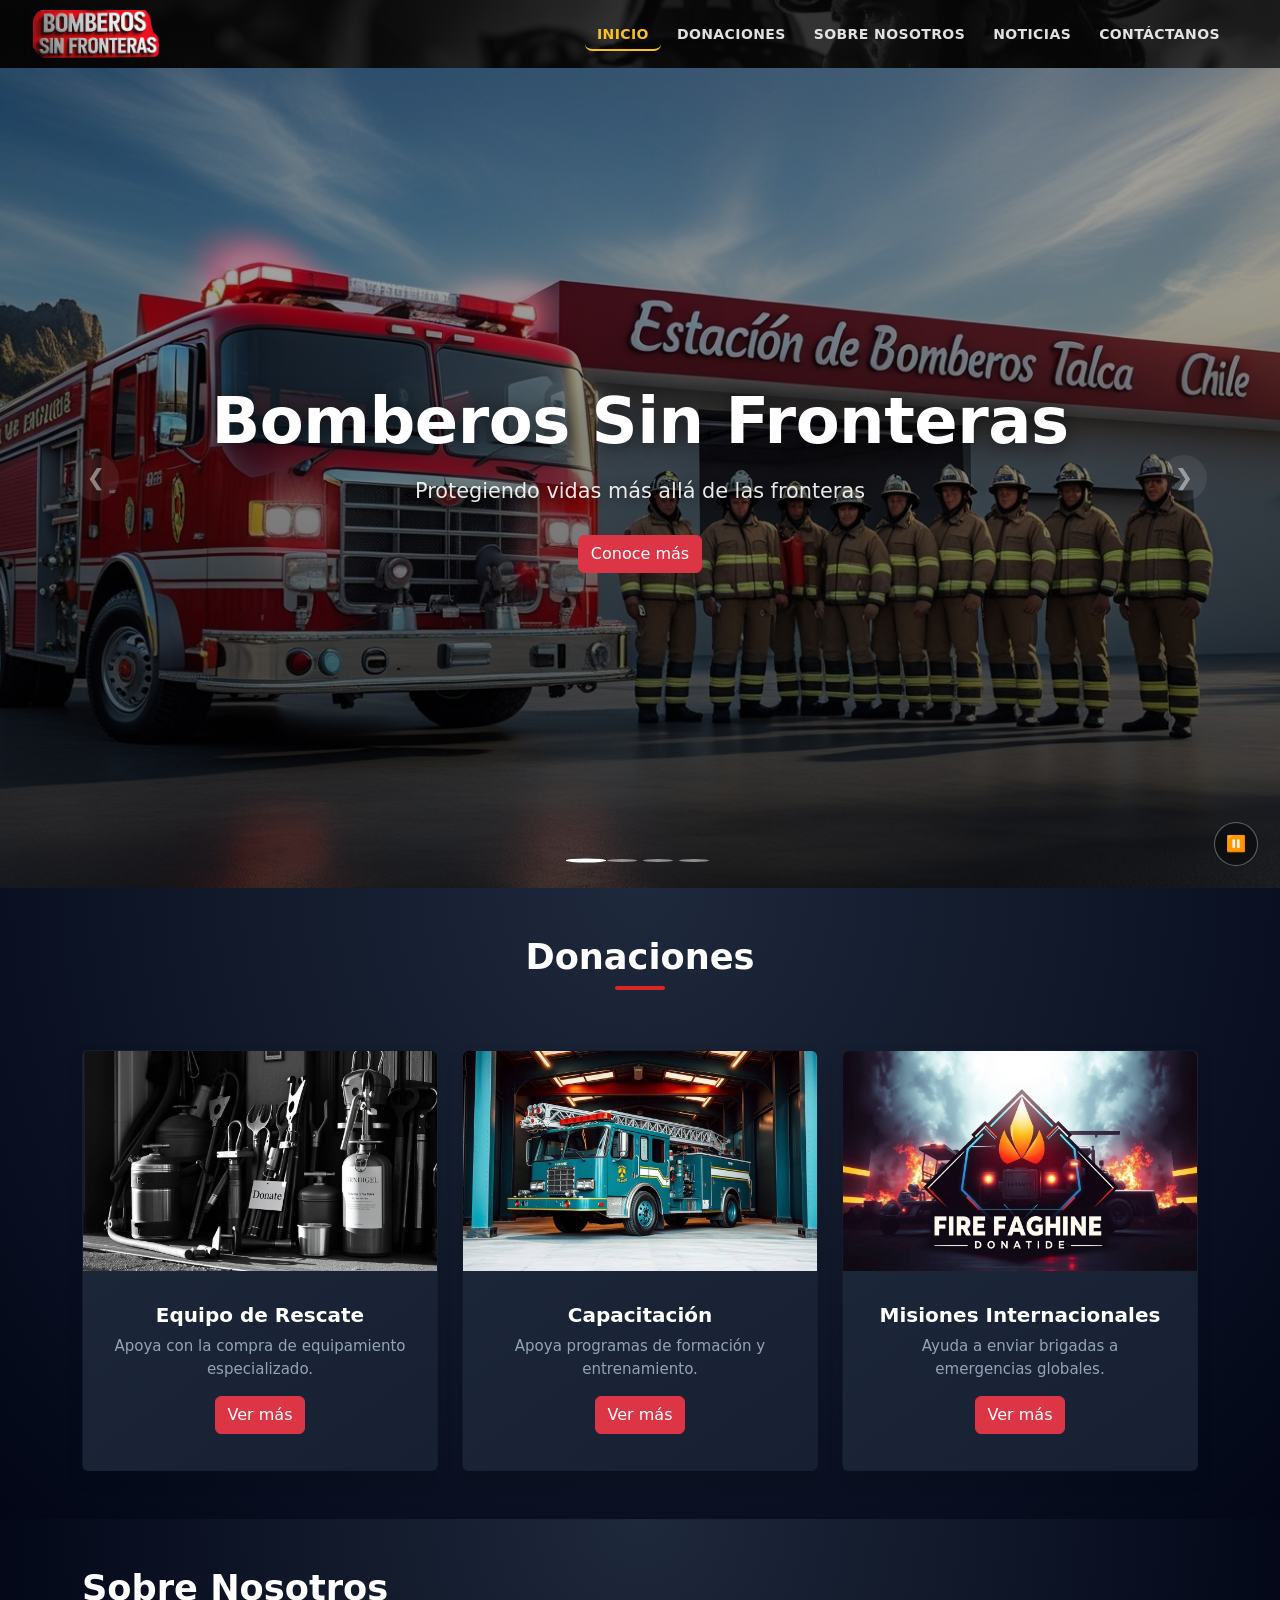
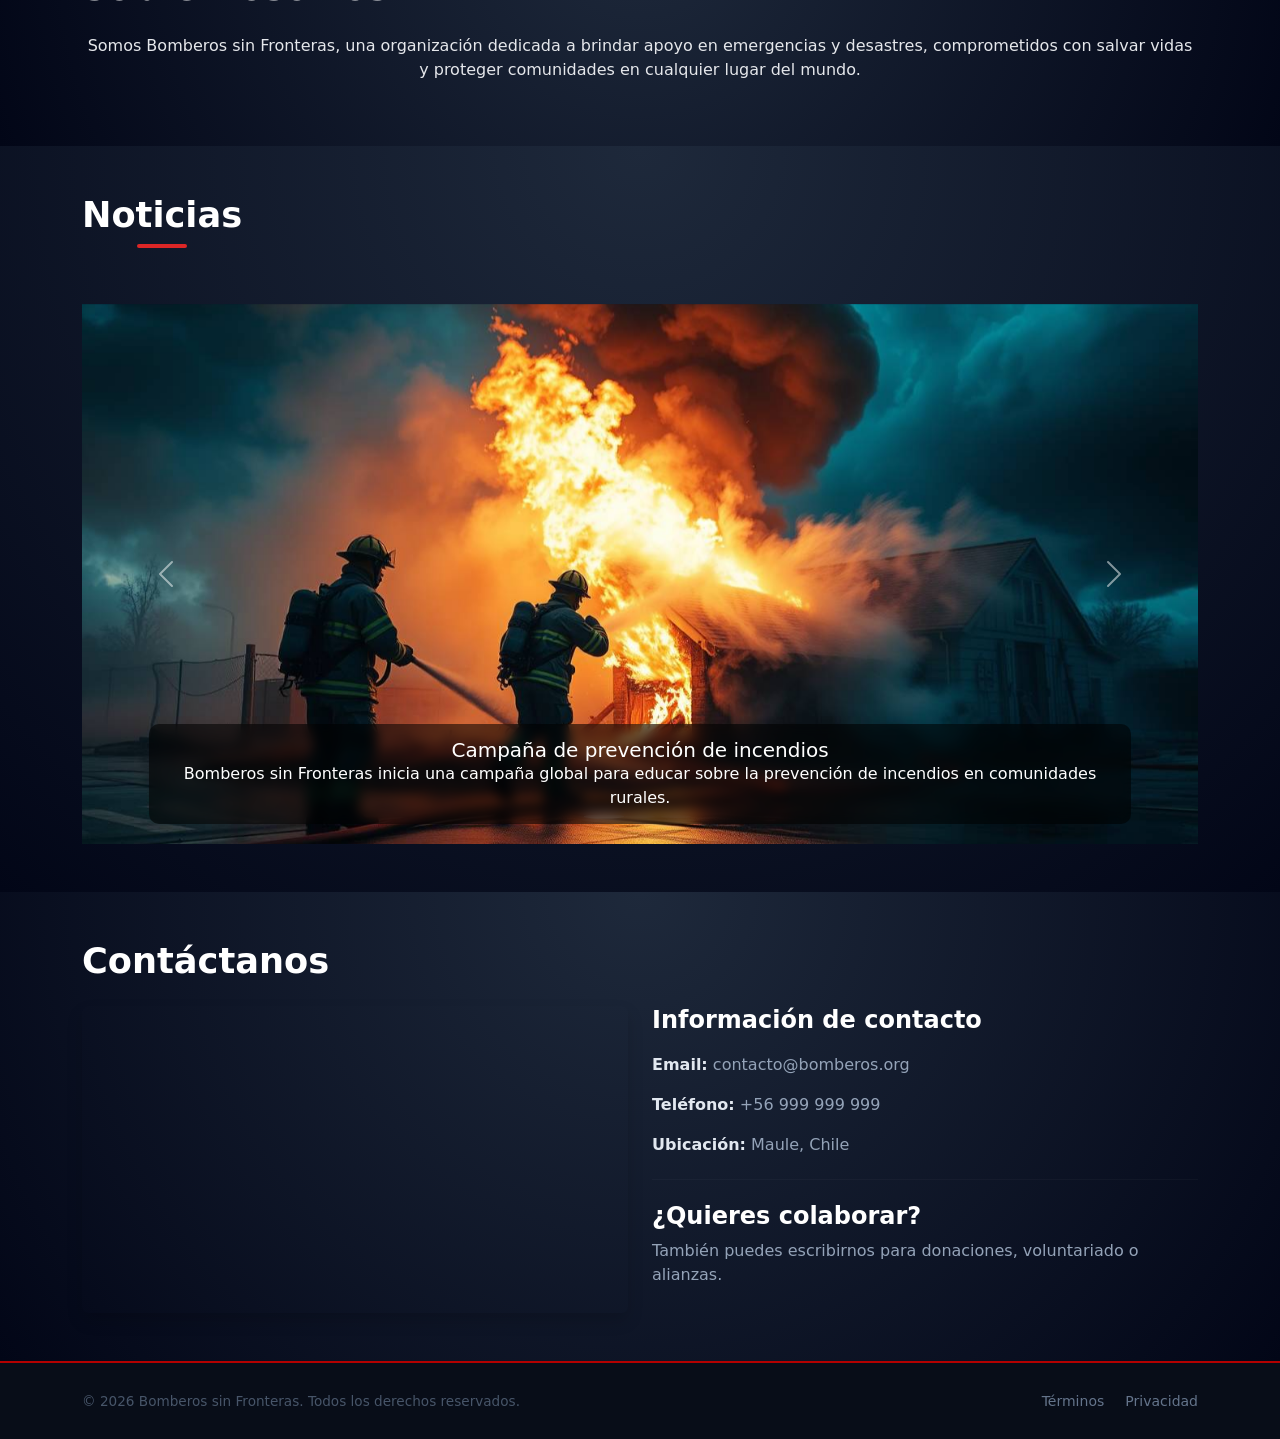
==== commit 5fe87970: "Actualizar logo y favicon con nuevo diseño BSF Reemplaza logo-nuevo-bf.png por logo-bsf-nuevo.png en" ====
--- a/index.html
+++ b/index.html
@@ -4,7 +4,7 @@
     <meta charset="UTF-8" />
     <meta name="viewport" content="width=device-width, initial-scale=1.0" />
     <title>Bomberos sin Fronteras</title>
-    <link rel="icon" href="./assets/img/logo-nuevo-bf.png" />
+    <link rel="icon" href="./assets/img/logo-bsf-nuevo.png" />
     <link rel="stylesheet" href="./assets/css/style.css" />
     <link
       href="https://cdn.jsdelivr.net/npm/bootstrap@5.3.5/dist/css/bootstrap.min.css"
@@ -19,7 +19,7 @@
     <nav class="navbar-custom">
       <div class="container-navbar">
         <div class="brand">
-          <img src="./assets/img/logo-nuevo-bf.png" alt="Logo Bomberos sin Fronteras" class="logo" />
+          <img src="./assets/img/logo-bsf-nuevo.png" alt="Logo Bomberos sin Fronteras" class="logo" />
           <img src="./assets/img/nombre-bf.png" alt="Bomberos sin Fronteras" class="title" />
         </div>
         <button class="hamburger" id="hamburger" aria-label="Abrir menú" aria-expanded="false">
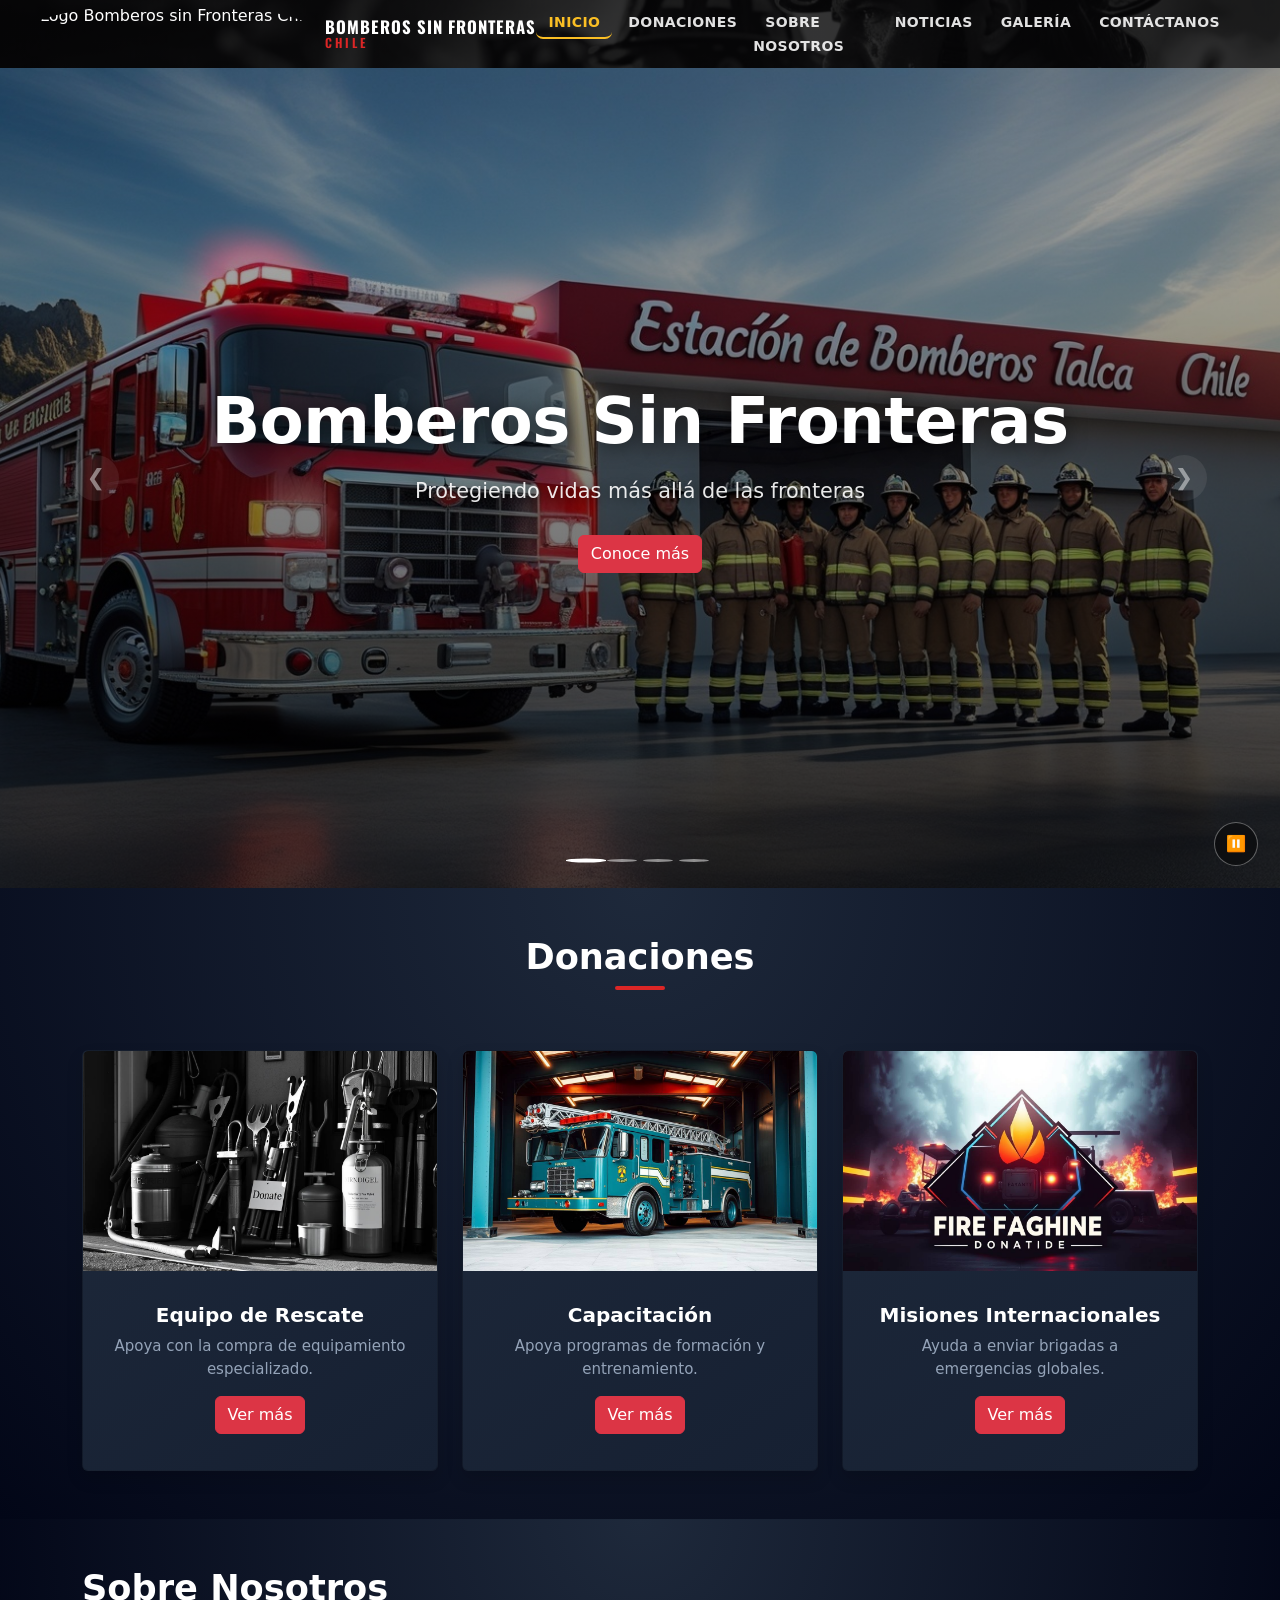
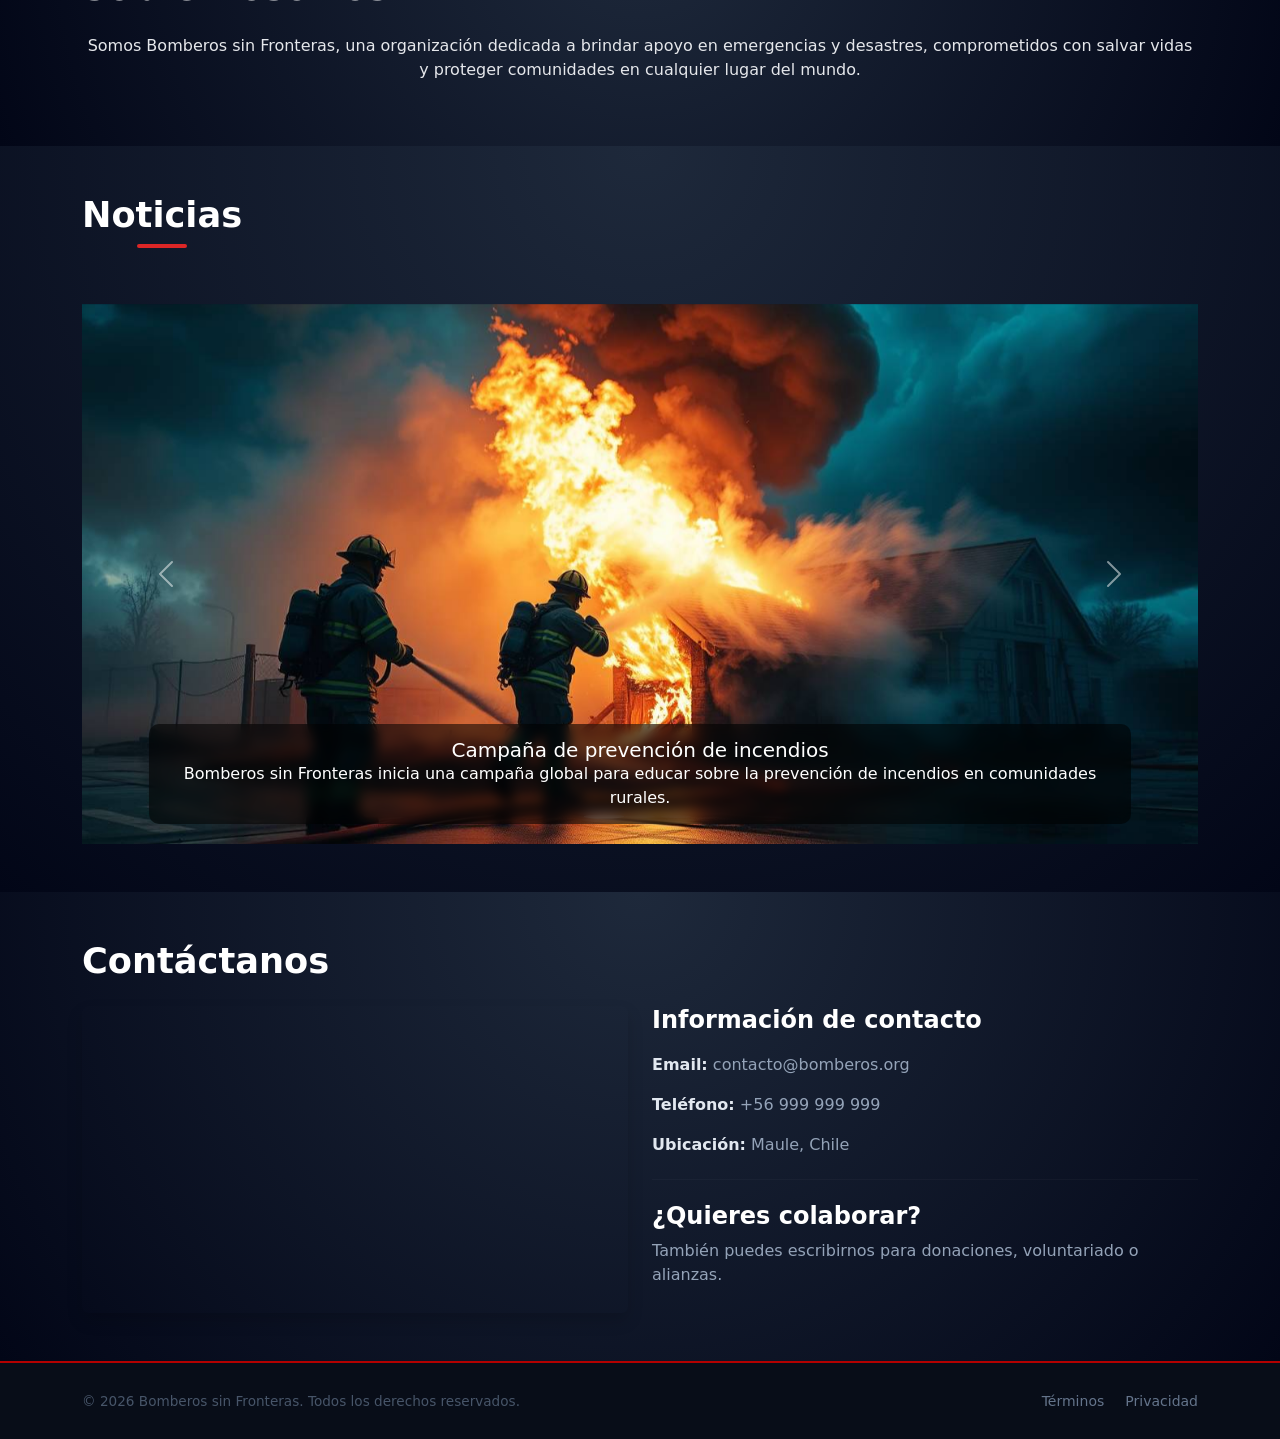
==== commit b3940667: "Agregar nombre de marca en navbar y nueva página de Galería - Fuente Oswald para el nombre "Bomberos" ====
--- a/index.html
+++ b/index.html
@@ -4,7 +4,7 @@
     <meta charset="UTF-8" />
     <meta name="viewport" content="width=device-width, initial-scale=1.0" />
     <title>Bomberos sin Fronteras</title>
-    <link rel="icon" href="./assets/img/logo-bsf-nuevo.png" />
+    <link rel="icon" href="./assets/img/logos/logo-bsf.jpg" />
     <link rel="stylesheet" href="./assets/css/style.css" />
     <link
       href="https://cdn.jsdelivr.net/npm/bootstrap@5.3.5/dist/css/bootstrap.min.css"
@@ -19,8 +19,11 @@
     <nav class="navbar-custom">
       <div class="container-navbar">
         <div class="brand">
-          <img src="./assets/img/logo-bsf-nuevo.png" alt="Logo Bomberos sin Fronteras" class="logo" />
-          <img src="./assets/img/nombre-bf.png" alt="Bomberos sin Fronteras" class="title" />
+          <img src="./assets/img/logos/logo-bsf.jpg" alt="Logo Bomberos sin Fronteras Chile" class="logo" />
+          <div class="brand-name">
+            <span class="line1">Bomberos sin Fronteras</span>
+            <span class="line2">Chile</span>
+          </div>
         </div>
         <button class="hamburger" id="hamburger" aria-label="Abrir menú" aria-expanded="false">
           <span></span>
@@ -33,6 +36,7 @@
             <li><a href="donaciones.html">DONACIONES</a></li>
             <li><a href="nosotros.html">SOBRE NOSOTROS</a></li>
             <li><a href="noticias.html">NOTICIAS</a></li>
+            <li><a href="galeria.html">GALERÍA</a></li>
             <li><a href="contacto.html">CONTÁCTANOS</a></li>
           </ul>
         </div>
--- a/assets/css/style.css
+++ b/assets/css/style.css
@@ -1,7 +1,7 @@
 /* ==============================
    FUENTE
 ============================== */
-@import url('https://fonts.googleapis.com/css2?family=Inter:wght@400;600;700;800&display=swap');
+@import url('https://fonts.googleapis.com/css2?family=Inter:wght@400;600;700;800&family=Oswald:wght@500;600;700&display=swap');
 
 /* ==============================
    BASE GENERAL
@@ -87,9 +87,40 @@
   border-radius: 50%;
 }
 
+/* Se mantiene por compatibilidad, ocultar imagen de título */
 .title {
-  height: 48px;
-  border-radius: 6px;
+  display: none;
+}
+
+/* Nombre de marca en texto */
+.brand-name {
+  display: flex;
+  flex-direction: column;
+  line-height: 1.15;
+  font-family: 'Oswald', sans-serif;
+  font-weight: 700;
+  letter-spacing: 0.4px;
+  user-select: none;
+}
+
+.brand-name .line1 {
+  font-size: 1.05rem;
+  color: #ffffff;
+  text-transform: uppercase;
+  letter-spacing: 1px;
+}
+
+.brand-name .line2 {
+  font-size: 0.78rem;
+  color: #dc2626;
+  text-transform: uppercase;
+  letter-spacing: 3px;
+  font-weight: 600;
+}
+
+@media (max-width: 480px) {
+  .brand-name .line1 { font-size: 0.88rem; }
+  .brand-name .line2 { font-size: 0.68rem; letter-spacing: 2px; }
 }
 
 .menu-container {
@@ -1225,6 +1256,140 @@
 }
 
 /* ==============================
+   GALERÍA
+============================== */
+.gallery-section {
+  padding: 70px 0;
+}
+
+/* Filtros */
+.gallery-filters {
+  display: flex;
+  flex-wrap: wrap;
+  gap: 10px;
+  justify-content: center;
+  margin-bottom: 48px;
+}
+
+.gallery-filters .filter-btn {
+  background: rgba(255, 255, 255, 0.05);
+  border: 1px solid rgba(255, 255, 255, 0.12);
+  color: #94a3b8;
+  font-size: 0.83rem;
+  font-weight: 600;
+  letter-spacing: 0.5px;
+  text-transform: uppercase;
+  padding: 8px 20px;
+  border-radius: 50px;
+  cursor: pointer;
+  transition: all 0.25s ease;
+}
+
+.gallery-filters .filter-btn:hover {
+  border-color: rgba(220, 38, 38, 0.5);
+  color: #fff;
+  background: rgba(220, 38, 38, 0.08);
+}
+
+.gallery-filters .filter-btn.active {
+  background: #dc2626;
+  border-color: #dc2626;
+  color: #fff;
+  box-shadow: 0 4px 18px rgba(220, 38, 38, 0.35);
+}
+
+/* Tarjetas de galería */
+.gallery-card {
+  border-radius: 14px;
+  overflow: hidden;
+  position: relative;
+  cursor: pointer;
+  background: #1e293b;
+  border: 1px solid rgba(255, 255, 255, 0.06);
+  transition: transform 0.35s ease, box-shadow 0.35s ease, border-color 0.35s ease;
+}
+
+.gallery-card:hover {
+  transform: translateY(-8px);
+  box-shadow: 0 22px 48px rgba(0, 0, 0, 0.55);
+  border-color: rgba(220, 38, 38, 0.3);
+}
+
+.gallery-card img {
+  width: 100%;
+  height: 240px;
+  object-fit: cover;
+  object-position: center;
+  display: block;
+  transition: transform 0.5s ease;
+}
+
+.gallery-card:hover img {
+  transform: scale(1.08);
+}
+
+.gallery-overlay {
+  position: absolute;
+  bottom: 0;
+  left: 0;
+  right: 0;
+  background: linear-gradient(to top, rgba(0, 0, 0, 0.88) 0%, rgba(0, 0, 0, 0.4) 60%, transparent 100%);
+  padding: 20px 18px 16px;
+  transform: translateY(4px);
+  transition: transform 0.3s ease;
+}
+
+.gallery-card:hover .gallery-overlay {
+  transform: translateY(0);
+}
+
+.gallery-overlay h5 {
+  color: #fff;
+  font-weight: 700;
+  font-size: 0.95rem;
+  margin-bottom: 4px;
+}
+
+.gallery-overlay p {
+  color: rgba(255, 255, 255, 0.72);
+  font-size: 0.8rem;
+  margin: 0;
+  line-height: 1.45;
+}
+
+.gallery-badge {
+  position: absolute;
+  top: 12px;
+  left: 12px;
+  background: #dc2626;
+  color: #fff;
+  font-size: 0.7rem;
+  font-weight: 700;
+  letter-spacing: 0.6px;
+  text-transform: uppercase;
+  padding: 3px 10px;
+  border-radius: 50px;
+}
+
+/* Ocultar tarjetas filtradas */
+.gallery-card.hidden {
+  display: none;
+}
+
+/* Modal de galería */
+.gallery-modal-img {
+  width: 100%;
+  max-height: 70vh;
+  object-fit: contain;
+  border-radius: 10px;
+  background: #000;
+}
+
+@media (max-width: 768px) {
+  .gallery-card img { height: 200px; }
+}
+
+/* ==============================
    VALIDACIÓN DE FORMULARIOS
 ============================== */
 .was-validated .form-control:invalid {
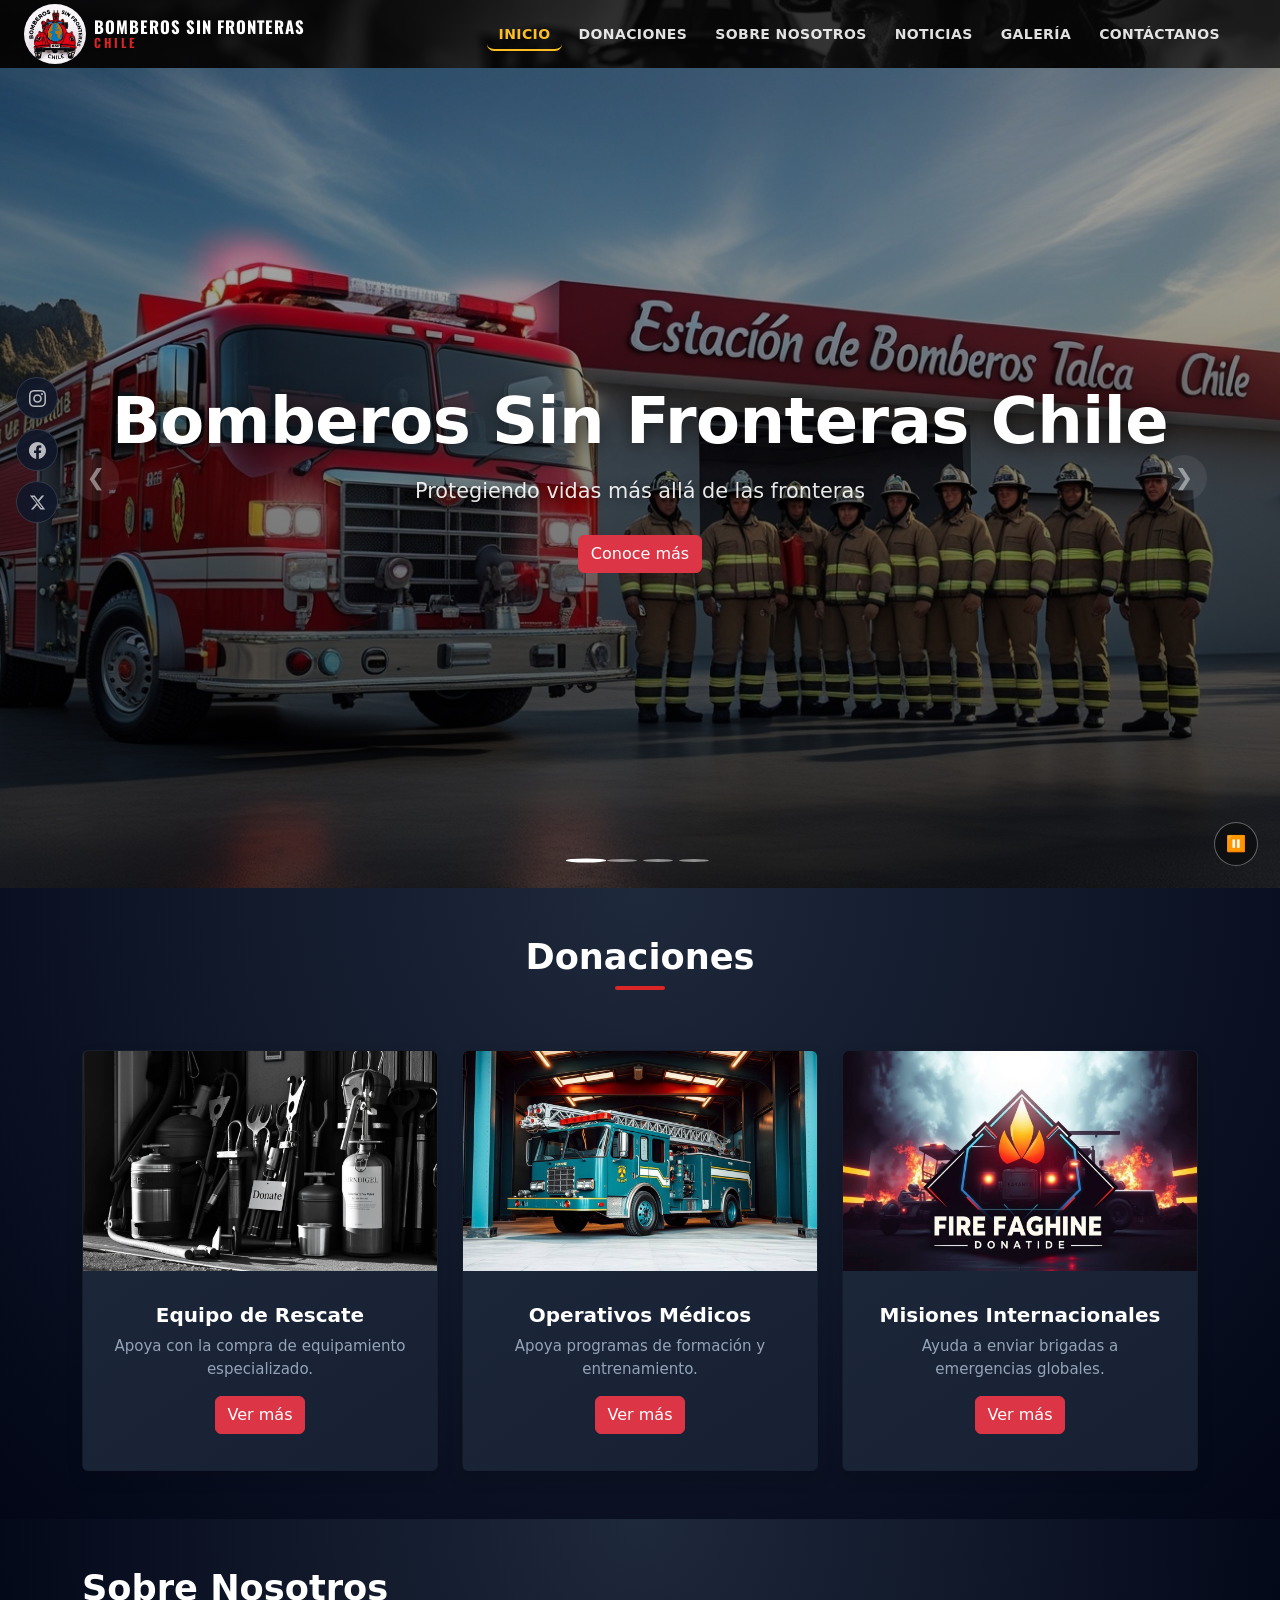
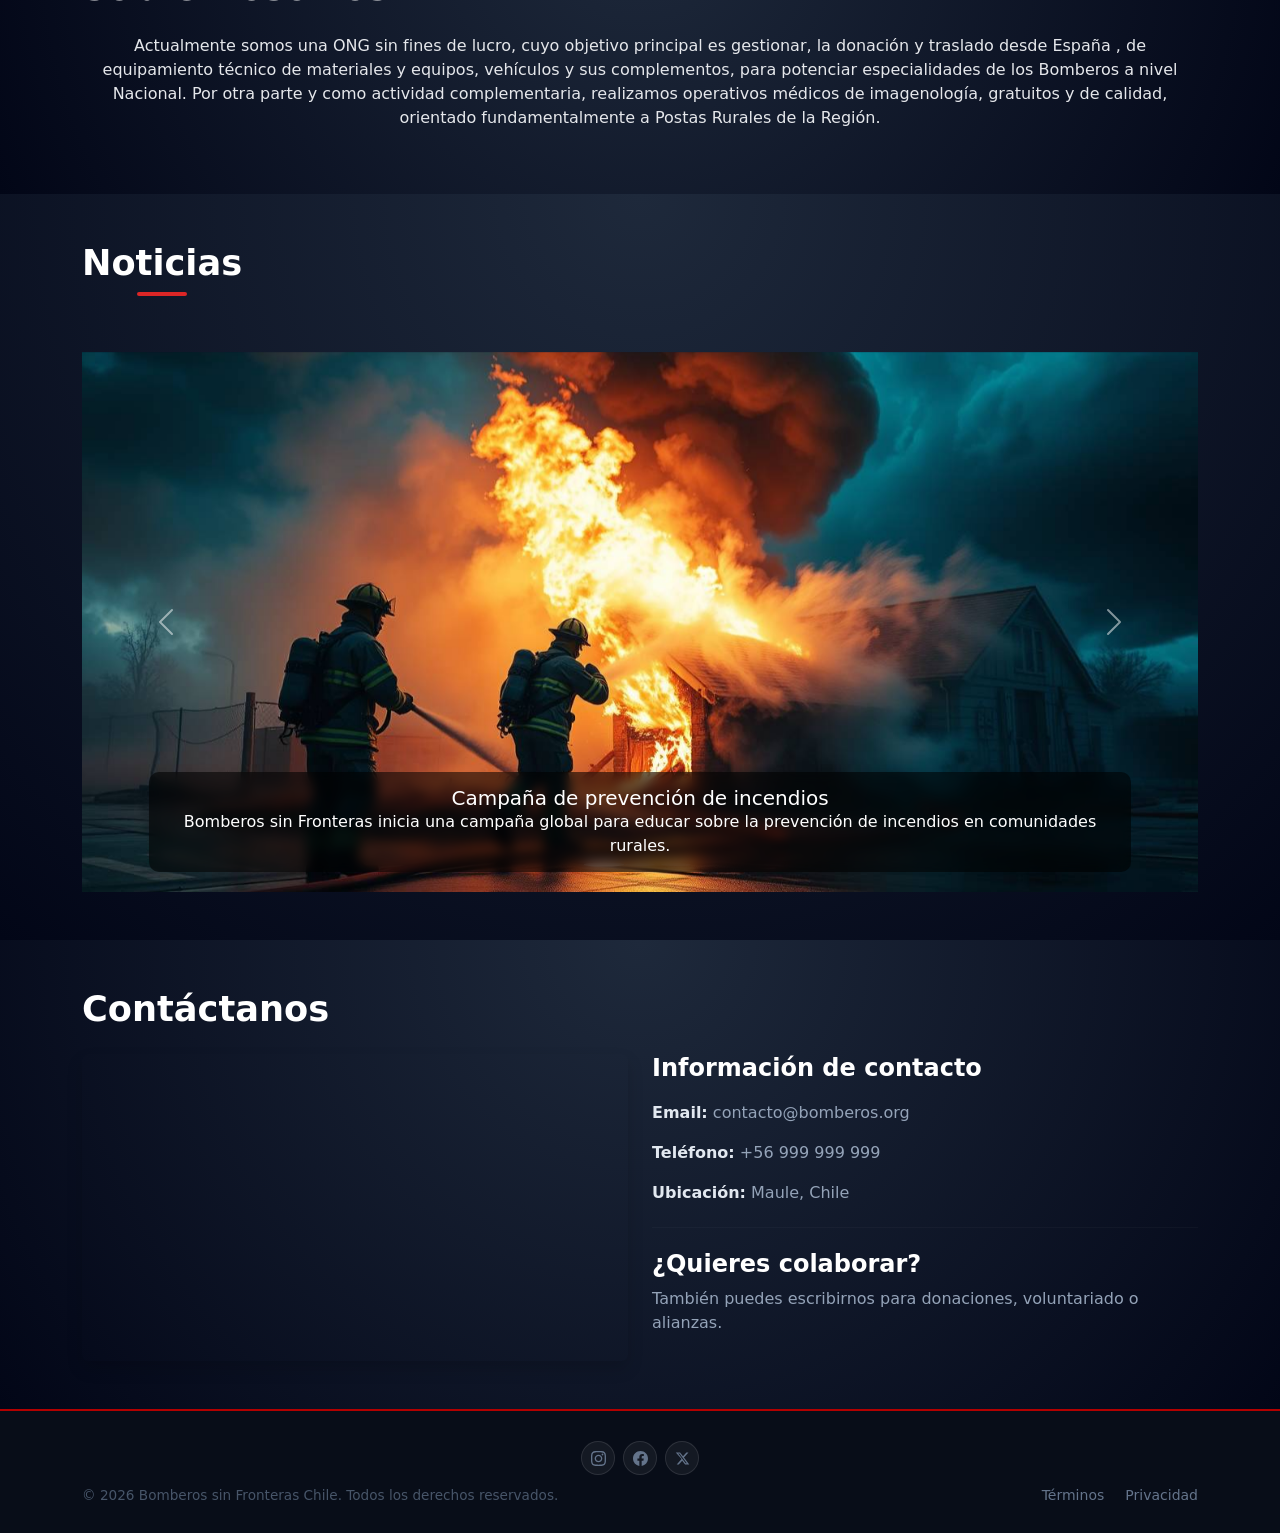
==== commit abde89f0: "Add files via upload" ====
--- a/index.html
+++ b/index.html
@@ -62,7 +62,7 @@
             <img src="./assets/img/Bg-estacion1.jpg" class="d-block w-100" alt="Estación de bomberos" loading="eager" />
             <div class="overlay"></div>
             <div class="carousel-caption">
-              <h1>Bomberos Sin Fronteras</h1>
+              <h1>Bomberos Sin Fronteras Chile</h1>
               <p>Protegiendo vidas más allá de las fronteras</p>
               <a href="nosotros.html" class="btn btn-danger">Conoce más</a>
             </div>
@@ -163,7 +163,7 @@
               <div class="card donation-card h-100 shadow">
                 <img src="./assets/img/img-camion.jpg" class="card-img-top" alt="Capacitación" loading="lazy" />
                 <div class="card-body">
-                  <h5 class="card-title">Capacitación</h5>
+                  <h5 class="card-title">Operativos Médicos</h5>
                   <p class="card-text">Apoya programas de formación y entrenamiento.</p>
                   <button class="btn btn-danger" data-bs-toggle="modal" data-bs-target="#donacion2Modal">
                     Ver más
@@ -177,7 +177,7 @@
               <div class="modal-dialog modal-lg modal-dialog-centered">
                 <div class="modal-content">
                   <div class="modal-header">
-                    <h5 class="modal-title">Capacitación</h5>
+                    <h5 class="modal-title">Operativos Médicos</h5>
                     <button type="button" class="btn-close btn-close-white" data-bs-dismiss="modal"></button>
                   </div>
                   <div class="modal-body">
@@ -227,8 +227,8 @@
         <div class="container">
           <h2 class="text-center mb-4">Sobre Nosotros</h2>
           <p class="text-center">
-            Somos Bomberos sin Fronteras, una organización dedicada a brindar apoyo en emergencias y desastres,
-            comprometidos con salvar vidas y proteger comunidades en cualquier lugar del mundo.
+            Actualmente  somos una ONG  sin fines de lucro, cuyo objetivo principal es gestionar, la donación y traslado desde España , de equipamiento técnico de  materiales y equipos,  vehículos y sus complementos, para potenciar especialidades de los Bomberos a nivel Nacional.
+            Por otra parte y como actividad  complementaria,   realizamos operativos médicos de imagenología, gratuitos y de calidad,  orientado fundamentalmente a  Postas Rurales de la Región.
           </p>
         </div>
       </section>
@@ -319,7 +319,7 @@
       <div class="container py-2">
         <div class="row align-items-center g-2">
           <div class="col-12 col-md-6 text-center text-md-start">
-            <small>© <span id="year"></span> Bomberos sin Fronteras. Todos los derechos reservados.</small>
+            <small>© <span id="year"></span> Bomberos sin Fronteras Chile. Todos los derechos reservados.</small>
           </div>
           <div class="col-12 col-md-6 text-center text-md-end">
             <a href="#" class="footer-link me-3" data-bs-toggle="modal" data-bs-target="#modalTerminos">Términos</a>
--- a/assets/css/style.css
+++ b/assets/css/style.css
@@ -1,1401 +1,1517 @@
-/* ==============================
-   FUENTE
-============================== */
-@import url('https://fonts.googleapis.com/css2?family=Inter:wght@400;600;700;800&family=Oswald:wght@500;600;700&display=swap');
-
-/* ==============================
-   BASE GENERAL
-============================== */
-html {
-  scroll-behavior: smooth;
-}
-
-html, body {
-  height: 100%;
-}
-
-body {
-  min-height: 100vh;
-  display: flex;
-  flex-direction: column;
-  background: radial-gradient(circle at top, #1e293b, #020617);
-  color: #e5e7eb;
-  font-family: 'Inter', system-ui, -apple-system, sans-serif;
-}
-
-main {
-  flex: 1;
-}
-
-section {
-  padding: 60px 0;
-  background: radial-gradient(circle at top, #1e293b, #020617);
-  color: #e5e7eb;
-}
-
-/* ==============================
-   OVERLAY (carousel y hero-small)
-============================== */
-.overlay {
-  position: absolute;
-  inset: 0;
-  background: linear-gradient(to bottom, rgba(0, 0, 0, 0.25), rgba(0, 0, 0, 0.72));
-  z-index: 1;
-  pointer-events: none;
-}
-
-/* ==============================
-   NAVBAR
-============================== */
-.navbar-custom {
-  position: sticky;
-  top: 0;
-  z-index: 1000;
-  background-image: linear-gradient(rgba(0, 0, 0, 0.78), rgba(0, 0, 0, 0.78)),
-    url('../img/Barra-bf.png');
-  background-size: cover;
-  background-position: center;
-  padding: 4px 0;
-  color: white;
-  height: 80px;
-  transition: box-shadow 0.3s ease;
-}
-
-.navbar-custom.scrolled {
-  box-shadow: 0 4px 28px rgba(0, 0, 0, 0.65);
-  background-image: linear-gradient(rgba(0, 0, 0, 0.94), rgba(0, 0, 0, 0.94)),
-    url('../img/Barra-bf.png');
-}
-
-.container-navbar {
-  display: flex;
-  align-items: center;
-  height: 100%;
-  padding: 0 24px;
-}
-
-.brand {
-  display: flex;
-  align-items: center;
-  gap: 8px;
-  flex-shrink: 0;
-  text-decoration: none;
-}
-
-.logo {
-  height: 60px;
-  border-radius: 50%;
-}
-
-/* Se mantiene por compatibilidad, ocultar imagen de título */
-.title {
-  display: none;
-}
-
-/* Nombre de marca en texto */
-.brand-name {
-  display: flex;
-  flex-direction: column;
-  line-height: 1.15;
-  font-family: 'Oswald', sans-serif;
-  font-weight: 700;
-  letter-spacing: 0.4px;
-  user-select: none;
-}
-
-.brand-name .line1 {
-  font-size: 1.05rem;
-  color: #ffffff;
-  text-transform: uppercase;
-  letter-spacing: 1px;
-}
-
-.brand-name .line2 {
-  font-size: 0.78rem;
-  color: #dc2626;
-  text-transform: uppercase;
-  letter-spacing: 3px;
-  font-weight: 600;
-}
-
-@media (max-width: 480px) {
-  .brand-name .line1 { font-size: 0.88rem; }
-  .brand-name .line2 { font-size: 0.68rem; letter-spacing: 2px; }
-}
-
-.menu-container {
-  flex: 1;
-}
-
-.menu {
-  display: flex;
-  justify-content: flex-end;
-  gap: 4px;
-  list-style: none;
-  padding: 0;
-  margin: 0 24px 0 0;
-}
-
-.menu a,
-.menu button {
-  background: none;
-  border: none;
-  color: rgba(255, 255, 255, 0.88);
-  font-size: 0.875rem;
-  font-weight: 600;
-  letter-spacing: 0.4px;
-  cursor: pointer;
-  text-decoration: none;
-  padding: 7px 12px;
-  border-radius: 7px;
-  transition: color 0.2s, background 0.2s;
-}
-
-.menu a:hover,
-.menu button:hover {
-  color: #fbbf24;
-  background: rgba(251, 191, 36, 0.08);
-}
-
-.menu .active {
-  color: #fbbf24;
-  border-bottom: 2px solid #fbbf24;
-}
-
-/* Hamburger */
-.hamburger {
-  display: none;
-  flex-direction: column;
-  justify-content: center;
-  gap: 5px;
-  background: none;
-  border: none;
-  cursor: pointer;
-  padding: 8px;
-  margin-left: auto;
-  border-radius: 8px;
-  transition: background 0.2s;
-}
-
-.hamburger:hover {
-  background: rgba(255, 255, 255, 0.1);
-}
-
-.hamburger span {
-  display: block;
-  width: 22px;
-  height: 2px;
-  background: white;
-  border-radius: 2px;
-  transition: all 0.3s ease;
-  transform-origin: center;
-}
-
-.hamburger.open span:nth-child(1) {
-  transform: translateY(7px) rotate(45deg);
-}
-
-.hamburger.open span:nth-child(2) {
-  opacity: 0;
-  transform: scaleX(0);
-}
-
-.hamburger.open span:nth-child(3) {
-  transform: translateY(-7px) rotate(-45deg);
-}
-
-@media (max-width: 768px) {
-  .navbar-custom {
-    height: auto;
-    min-height: 70px;
-  }
-
-  .container-navbar {
-    flex-wrap: wrap;
-    padding: 10px 16px;
-  }
-
-  .hamburger {
-    display: flex;
-  }
-
-  .menu-container {
-    width: 100%;
-    max-height: 0;
-    overflow: hidden;
-    transition: max-height 0.35s ease;
-  }
-
-  .menu-container.open {
-    max-height: 400px;
-  }
-
-  .menu {
-    flex-direction: column;
-    align-items: center;
-    margin: 8px 0 12px;
-    gap: 2px;
-  }
-
-  .menu a,
-  .menu button {
-    font-size: 1rem;
-    padding: 10px 24px;
-    width: 100%;
-    text-align: center;
-    border-radius: 8px;
-  }
-}
-
-/* ==============================
-   HERO CAROUSEL (index.html)
-============================== */
-#heroCarousel {
-  position: relative;
-  height: calc(100vh - 80px);
-  min-height: 480px;
-}
-
-#heroCarousel .carousel-inner,
-#heroCarousel .carousel-item {
-  height: 100%;
-}
-
-#heroCarousel .carousel-item img {
-  height: 100%;
-  width: 100%;
-  object-fit: cover;
-  object-position: center;
-}
-
-#heroCarousel .carousel-caption {
-  position: absolute;
-  inset: 0;
-  display: flex;
-  flex-direction: column;
-  align-items: center;
-  justify-content: center;
-  z-index: 2;
-  text-align: center;
-  padding: 20px;
-}
-
-#heroCarousel .carousel-caption h1 {
-  font-size: clamp(2rem, 5vw, 4rem);
-  font-weight: 800;
-  text-shadow: 0 2px 20px rgba(0, 0, 0, 0.6);
-  margin-bottom: 16px;
-  letter-spacing: -0.5px;
-}
-
-#heroCarousel .carousel-caption p {
-  font-size: clamp(1rem, 2.2vw, 1.3rem);
-  text-shadow: 0 2px 10px rgba(0, 0, 0, 0.5);
-  margin-bottom: 28px;
-  max-width: 580px;
-  color: rgba(255, 255, 255, 0.9);
-}
-
-.carousel-indicators [data-bs-target] {
-  width: 10px;
-  height: 10px;
-  border-radius: 50%;
-  border: none;
-  background: rgba(255, 255, 255, 0.45);
-  transition: background 0.3s, transform 0.3s;
-  margin: 0 4px;
-}
-
-.carousel-indicators .active {
-  background: #dc2626;
-  transform: scale(1.35);
-}
-
-/* Flechas del carousel */
-.custom-arrow {
-  display: flex;
-  align-items: center;
-  justify-content: center;
-  width: 46px;
-  height: 46px;
-  font-size: 1.4rem;
-  color: white;
-  background: rgba(255, 255, 255, 0.15);
-  border-radius: 50%;
-  backdrop-filter: blur(6px);
-  transition: background 0.25s;
-  text-shadow: none;
-}
-
-.carousel-control-prev:hover .custom-arrow,
-.carousel-control-next:hover .custom-arrow {
-  background: rgba(220, 38, 38, 0.75);
-}
-
-/* Botón Play / Pause */
-.carousel-playpause {
-  position: absolute;
-  bottom: 22px;
-  right: 22px;
-  z-index: 5;
-  width: 44px;
-  height: 44px;
-  border-radius: 50%;
-  border: 1.5px solid rgba(255, 255, 255, 0.35);
-  background: rgba(0, 0, 0, 0.4);
-  backdrop-filter: blur(8px);
-  color: white;
-  font-size: 1rem;
-  cursor: pointer;
-  display: flex;
-  align-items: center;
-  justify-content: center;
-  transition: background 0.25s, border-color 0.25s, transform 0.15s;
-  line-height: 1;
-}
-
-.carousel-playpause:hover {
-  background: rgba(220, 38, 38, 0.75);
-  border-color: transparent;
-  transform: scale(1.1);
-}
-
-.carousel-playpause:active {
-  transform: scale(0.95);
-}
-
-@media (max-width: 768px) {
-  #heroCarousel {
-    height: 65vh;
-    min-height: 360px;
-  }
-}
-
-/* ==============================
-   HERO SMALL (páginas interiores)
-============================== */
-.hero-small {
-  position: relative;
-  min-height: 42vh;
-  display: flex;
-  align-items: center;
-  justify-content: center;
-  background: url('../img/Bg-estacion1.jpg') center / cover no-repeat;
-  overflow: hidden;
-}
-
-.hero-small .overlay {
-  background: linear-gradient(135deg, rgba(153, 0, 0, 0.6), rgba(2, 6, 23, 0.84));
-}
-
-.hero-small .hero-content {
-  position: relative;
-  z-index: 2;
-  text-align: center;
-  color: white;
-  padding: 48px 24px;
-  max-width: 720px;
-  animation: fadeUp 0.8s ease forwards;
-}
-
-.hero-small .hero-content h1 {
-  font-size: clamp(1.8rem, 4vw, 3rem);
-  font-weight: 800;
-  margin-bottom: 14px;
-  text-shadow: 0 2px 16px rgba(0, 0, 0, 0.45);
-}
-
-.hero-small .hero-content p {
-  font-size: 1.1rem;
-  color: rgba(255, 255, 255, 0.85);
-  line-height: 1.6;
-}
-
-@keyframes fadeUp {
-  from {
-    opacity: 0;
-    transform: translateY(24px);
-  }
-  to {
-    opacity: 1;
-    transform: translateY(0);
-  }
-}
-
-/* ==============================
-   BOTONES
-============================== */
-.btn-danger {
-  background-color: #dc2626;
-  border-color: #dc2626;
-  padding: 10px 26px;
-  font-weight: 600;
-  border-radius: 8px;
-  transition: all 0.25s ease;
-}
-
-.btn-danger:hover {
-  background-color: #b91c1c;
-  border-color: #b91c1c;
-  transform: translateY(-2px);
-  box-shadow: 0 8px 22px rgba(220, 38, 38, 0.45);
-}
-
-.btn-danger:active {
-  transform: scale(0.97);
-}
-
-.btn-outline-light {
-  border: 1.5px solid rgba(255, 255, 255, 0.5);
-  color: white;
-  padding: 10px 26px;
-  font-weight: 600;
-  border-radius: 8px;
-  transition: all 0.25s ease;
-}
-
-.btn-outline-light:hover {
-  background: rgba(255, 255, 255, 0.1);
-  border-color: white;
-  color: white;
-}
-
-/* ==============================
-   ANIMACIÓN SCROLL (REVEAL)
-============================== */
-.reveal {
-  opacity: 0;
-  transform: translateY(36px);
-  transition: opacity 0.7s ease, transform 0.7s ease;
-}
-
-.reveal.active {
-  opacity: 1;
-  transform: translateY(0);
-}
-
-.reveal:nth-child(1) { transition-delay: 0.05s; }
-.reveal:nth-child(2) { transition-delay: 0.15s; }
-.reveal:nth-child(3) { transition-delay: 0.25s; }
-
-/* ==============================
-   SECCIÓN DONACIONES (index)
-============================== */
-#donaciones h2 {
-  font-size: 2.2rem;
-  font-weight: 800;
-  color: #fff;
-  position: relative;
-  display: inline-block;
-  padding: 0;
-  margin-bottom: 8px;
-}
-
-#donaciones h2::after {
-  content: '';
-  display: block;
-  width: 50px;
-  height: 4px;
-  background: #dc2626;
-  border-radius: 2px;
-  margin: 8px auto 36px;
-}
-
-.donation-card {
-  background: linear-gradient(145deg, #1e293b, #162032);
-  border-radius: 14px;
-  overflow: hidden;
-  text-align: center;
-  padding-bottom: 20px;
-  transition: all 0.35s ease;
-  animation: float 3.5s ease-in-out infinite;
-  border: 1px solid rgba(255, 255, 255, 0.06);
-}
-
-.donation-card img {
-  width: 100%;
-  height: 220px;
-  object-fit: cover;
-  transition: transform 0.5s ease;
-}
-
-.donation-card:hover {
-  transform: translateY(-10px);
-  box-shadow: 0 22px 48px rgba(0, 0, 0, 0.55), 0 0 0 1px rgba(220, 38, 38, 0.2);
-  border-color: rgba(220, 38, 38, 0.25);
-}
-
-.donation-card:hover img {
-  transform: scale(1.08);
-}
-
-.donation-card h3,
-.donation-card .card-title {
-  margin: 16px 0 8px;
-  color: #fff;
-  font-weight: 700;
-}
-
-/* FIX: era "color: black", invisible sobre fondo oscuro */
-.donation-card p,
-.donation-card .card-text {
-  color: #94a3b8;
-  padding: 0 15px;
-  font-size: 0.94rem;
-}
-
-@keyframes float {
-  0%   { transform: translateY(0); }
-  50%  { transform: translateY(-6px); }
-  100% { transform: translateY(0); }
-}
-
-@media (max-width: 768px) {
-  .donation-card img {
-    height: 200px;
-  }
-}
-
-/* ==============================
-   SECCIÓN DONACIONES.HTML (detalle)
-============================== */
-.donation-card2 {
-  background: linear-gradient(145deg, #1e293b, #162032);
-  border-radius: 14px;
-  overflow: hidden;
-  text-align: center;
-  padding-bottom: 20px;
-  transition: all 0.35s ease;
-  animation: float 3.5s ease-in-out infinite;
-  border: 1px solid rgba(255, 255, 255, 0.06);
-}
-
-.donation-card2 img {
-  width: 100%;
-  height: 220px;
-  object-fit: cover;
-  transition: transform 0.5s ease;
-}
-
-.donation-card2:hover {
-  transform: translateY(-10px);
-  box-shadow: 0 22px 48px rgba(0, 0, 0, 0.55), 0 0 0 1px rgba(220, 38, 38, 0.2);
-  border-color: rgba(220, 38, 38, 0.25);
-}
-
-.donation-card2:hover img {
-  transform: scale(1.08);
-}
-
-.donation-card2 h3 {
-  margin: 16px 0 8px;
-  color: #fff;
-  font-weight: 700;
-}
-
-.donation-card2 p {
-  color: #94a3b8;
-  padding: 0 15px;
-  font-size: 0.94rem;
-}
-
-@media (max-width: 768px) {
-  .donation-card2 img {
-    height: 200px;
-  }
-}
-
-/* ==============================
-   MODALES
-============================== */
-.modal-content {
-  border-radius: 16px;
-  border: none;
-  background-color: #0f172a !important;
-  color: #f1f5f9;
-}
-
-.modal-header {
-  background: #b30000;
-  color: white;
-  border-top-left-radius: 16px;
-  border-top-right-radius: 16px;
-  border-bottom: none;
-}
-
-.modal-body {
-  background-color: #0f172a;
-  color: #f1f5f9;
-}
-
-.modal-body img {
-  max-height: 300px;
-  object-fit: cover;
-  width: 100%;
-  border-radius: 10px;
-}
-
-.modal-body p {
-  color: #e2e8f0;
-  margin-top: 14px;
-  line-height: 1.7;
-}
-
-.modal-body ul li {
-  color: #e2e8f0;
-}
-
-.modal-body strong {
-  color: #f97316;
-  font-weight: 700;
-}
-
-.modal-footer {
-  background-color: #0f172a;
-  border-top: 1px solid rgba(255, 255, 255, 0.1);
-  border-bottom-left-radius: 16px;
-  border-bottom-right-radius: 16px;
-}
-
-/* ==============================
-   SECCIÓN IMPACTO
-============================== */
-.impact-section {
-  padding: 70px 0;
-  background: #020617;
-  color: white;
-}
-
-.impact-section h2 {
-  font-size: 2.2rem;
-  font-weight: 800;
-  margin-bottom: 10px;
-}
-
-.counter-box {
-  margin-top: 20px;
-  padding: 32px 20px;
-  border-radius: 14px;
-  background: rgba(255, 255, 255, 0.04);
-  border: 1px solid rgba(255, 255, 255, 0.08);
-  transition: border-color 0.3s;
-}
-
-.counter-box:hover {
-  border-color: rgba(220, 38, 38, 0.35);
-}
-
-.counter {
-  font-size: 3.5rem;
-  font-weight: 800;
-  color: #dc2626;
-  line-height: 1;
-}
-
-.counter-box p {
-  color: #64748b;
-  margin-top: 10px;
-  font-weight: 500;
-  font-size: 0.95rem;
-}
-
-/* ==============================
-   MINI IMPACTO (nosotros)
-============================== */
-.mini-impact {
-  background: #020617;
-  padding: 18px 0;
-  border-bottom: 1px solid rgba(220, 38, 38, 0.2);
-}
-
-.mini-impact p {
-  color: #64748b;
-  font-size: 1rem;
-  margin: 0;
-}
-
-.mini-impact strong {
-  color: #dc2626;
-  font-weight: 700;
-}
-
-.mini-counter {
-  font-weight: 800;
-  font-size: 1.1rem;
-}
-
-/* ==============================
-   SECCIÓN TESTIMONIOS
-============================== */
-.testimonials {
-  padding: 70px 0;
-  background: #0f172a;
-  color: white;
-}
-
-.testimonials h2 {
-  font-size: 2.2rem;
-  font-weight: 800;
-  margin-bottom: 8px;
-  position: relative;
-  display: inline-block;
-}
-
-.testimonials h2::after {
-  content: '';
-  display: block;
-  width: 50px;
-  height: 4px;
-  background: #dc2626;
-  border-radius: 2px;
-  margin: 8px auto 0;
-}
-
-.testimonials .subtitle {
-  color: #64748b;
-  margin-top: 12px;
-  margin-bottom: 44px;
-}
-
-.testimonial-card {
-  background: linear-gradient(145deg, #1e293b, #162032);
-  border-radius: 16px;
-  padding: 32px 24px;
-  text-align: center;
-  transition: all 0.35s ease;
-  border: 1px solid rgba(255, 255, 255, 0.06);
-  position: relative;
-}
-
-.testimonial-card::before {
-  content: '\201C';
-  position: absolute;
-  top: 10px;
-  left: 18px;
-  font-size: 4.5rem;
-  color: rgba(220, 38, 38, 0.22);
-  font-family: Georgia, serif;
-  line-height: 1;
-  pointer-events: none;
-}
-
-.testimonial-card img {
-  width: 84px;
-  height: 84px;
-  border-radius: 50%;
-  margin-bottom: 18px;
-  object-fit: cover;
-  border: 3px solid rgba(220, 38, 38, 0.4);
-}
-
-.testimonial-card p {
-  font-style: italic;
-  color: #cbd5e1;
-  margin-bottom: 18px;
-  line-height: 1.65;
-}
-
-.testimonial-card h4 {
-  margin: 0 0 4px;
-  color: #fff;
-  font-weight: 700;
-}
-
-.testimonial-card span {
-  font-size: 0.82rem;
-  color: #475569;
-}
-
-.testimonial-card:hover {
-  transform: translateY(-8px);
-  box-shadow: 0 20px 45px rgba(0, 0, 0, 0.45);
-  border-color: rgba(220, 38, 38, 0.22);
-}
-
-/* ==============================
-   SECCIÓN NOTICIAS (carousel index)
-============================== */
-#noticias h2 {
-  font-size: 2.2rem;
-  font-weight: 800;
-  color: #fff;
-  padding: 0;
-  margin-bottom: 8px;
-  position: relative;
-  display: inline-block;
-}
-
-#noticias h2::after {
-  content: '';
-  display: block;
-  width: 50px;
-  height: 4px;
-  background: #dc2626;
-  border-radius: 2px;
-  margin: 8px auto 32px;
-}
-
-#noticias .carousel,
-#noticias .carousel-inner,
-#noticias .carousel-item {
-  height: 60vh;
-}
-
-#noticias .carousel-item img {
-  height: 100%;
-  width: 100%;
-  object-fit: cover;
-}
-
-#noticias .carousel-caption {
-  position: absolute;
-  bottom: 20px;
-  left: 50%;
-  transform: translateX(-50%);
-  width: 88%;
-  padding: 14px 18px;
-  text-align: center;
-  background: rgba(0, 0, 0, 0.55);
-  backdrop-filter: blur(6px);
-  border-radius: 10px;
-  z-index: 2;
-}
-
-#noticias .carousel-caption h5,
-#noticias .carousel-caption p {
-  color: #fff;
-  margin: 0;
-}
-
-/* News cards (noticias.html) */
-.news-section {
-  padding: 60px 0;
-}
-
-.news-section h1 {
-  font-size: 2.5rem;
-  font-weight: 800;
-  color: #fff;
-  position: relative;
-  display: inline-block;
-}
-
-.news-section h1::after {
-  content: '';
-  display: block;
-  width: 50px;
-  height: 4px;
-  background: #dc2626;
-  border-radius: 2px;
-  margin: 8px auto 44px;
-}
-
-.news-card {
-  background: linear-gradient(145deg, #1e293b, #162032);
-  border-radius: 14px;
-  overflow: hidden;
-  transition: all 0.35s ease;
-  display: block;
-  text-decoration: none;
-  color: inherit;
-  border: 1px solid rgba(255, 255, 255, 0.06);
-}
-
-.news-card img {
-  width: 100%;
-  height: 220px;
-  object-fit: cover;
-  transition: transform 0.5s ease;
-}
-
-.news-card:hover img {
-  transform: scale(1.06);
-}
-
-.news-content {
-  padding: 20px;
-}
-
-.news-content h3 {
-  color: white;
-  font-weight: 700;
-  font-size: 1.05rem;
-  margin-bottom: 6px;
-}
-
-.news-content p {
-  color: #64748b;
-  font-size: 0.9rem;
-  margin: 0;
-}
-
-.news-card:hover {
-  transform: translateY(-8px);
-  box-shadow: 0 20px 44px rgba(0, 0, 0, 0.5);
-  border-color: rgba(220, 38, 38, 0.2);
-  color: inherit;
-}
-
-.news-date {
-  display: block;
-  font-size: 0.78rem;
-  color: #dc2626;
-  font-weight: 700;
-  margin-bottom: 8px;
-  text-transform: uppercase;
-  letter-spacing: 0.6px;
-}
-
-.news-detail {
-  padding: 30px 0;
-  color: #cbd5e1;
-}
-
-.news-detail h2,
-.news-detail h3 {
-  color: white;
-  margin-top: 20px;
-}
-
-.news-detail img {
-  border-radius: 12px;
-}
-
-/* ==============================
-   SECCIÓN SOBRE NOSOTROS (index)
-============================== */
-#sobre-nosotros h2 {
-  font-size: 2.2rem;
-  font-weight: 800;
-  color: #fff;
-  position: relative;
-  display: inline-block;
-  padding: 0;
-  margin-bottom: 8px;
-}
-
-/* ==============================
-   NOSOTROS.HTML
-============================== */
-.about-section {
-  padding: 70px 0;
-  color: #94a3b8;
-}
-
-.about-section h2 {
-  color: white;
-  font-size: 2rem;
-  font-weight: 700;
-  margin-bottom: 20px;
-}
-
-.about-section img {
-  border-radius: 14px;
-  box-shadow: 0 24px 56px rgba(0, 0, 0, 0.45);
-}
-
-.mission-section {
-  background: #020617;
-  padding: 70px 0;
-  color: white;
-}
-
-.mission-section h2 {
-  font-size: 2rem;
-  font-weight: 700;
-  position: relative;
-  display: inline-block;
-  margin-bottom: 16px;
-}
-
-.mission-section h2::after {
-  content: '';
-  display: block;
-  width: 40px;
-  height: 3px;
-  background: #dc2626;
-  border-radius: 2px;
-  margin: 6px auto 0;
-}
-
-.mission-section p {
-  color: #64748b;
-  max-width: 580px;
-  margin: 0 auto;
-  line-height: 1.7;
-}
-
-.team-section {
-  padding: 70px 0;
-}
-
-.team-section h2 {
-  font-size: 2.2rem;
-  font-weight: 800;
-  color: #fff;
-  position: relative;
-  display: inline-block;
-  margin-bottom: 8px;
-}
-
-.team-section h2::after {
-  content: '';
-  display: block;
-  width: 50px;
-  height: 4px;
-  background: #dc2626;
-  border-radius: 2px;
-  margin: 8px auto 44px;
-}
-
-.team-card {
-  background: linear-gradient(145deg, #1e293b, #162032);
-  padding: 24px;
-  border-radius: 14px;
-  transition: all 0.35s ease;
-  border: 1px solid rgba(255, 255, 255, 0.06);
-  text-align: center;
-}
-
-.team-card img {
-  width: 100%;
-  border-radius: 10px;
-  margin-bottom: 16px;
-  height: 200px;
-  object-fit: cover;
-  object-position: top;
-}
-
-.team-card h4 {
-  color: #fff;
-  font-weight: 700;
-  margin-bottom: 4px;
-}
-
-.team-card span {
-  color: #475569;
-  font-size: 0.9rem;
-}
-
-.team-card:hover {
-  transform: translateY(-8px);
-  box-shadow: 0 20px 44px rgba(0, 0, 0, 0.45);
-  border-color: rgba(220, 38, 38, 0.2);
-}
-
-.transparency-section {
-  background: #020617;
-  padding: 60px 0;
-  color: #94a3b8;
-}
-
-.transparency-section h2 {
-  color: white;
-  font-size: 2rem;
-  font-weight: 700;
-  margin-bottom: 16px;
-}
-
-.cta-section {
-  padding: 80px 0;
-  text-align: center;
-  background: linear-gradient(135deg, #1a2540, #0f172a);
-}
-
-.cta-section h2 {
-  font-size: 2rem;
-  font-weight: 800;
-  color: white;
-  margin-bottom: 28px;
-}
-
-/* ==============================
-   SECCIÓN CONTACTO
-============================== */
-#contacto h2 {
-  font-size: 2.2rem;
-  font-weight: 800;
-  color: #fff;
-  position: relative;
-  display: inline-block;
-  padding: 0;
-  margin-bottom: 8px;
-}
-
-#contacto iframe {
-  width: 100%;
-  height: 100%;
-  min-height: 300px;
-  border: 0;
-}
-
-.contact-section {
-  padding: 70px 0;
-}
-
-.contact-form input,
-.contact-form textarea {
-  width: 100%;
-  margin-bottom: 16px;
-  padding: 13px 16px;
-  border: 1px solid rgba(255, 255, 255, 0.1);
-  border-radius: 10px;
-  background: rgba(30, 41, 59, 0.9);
-  color: white;
-  font-size: 0.95rem;
-  transition: border-color 0.2s, box-shadow 0.2s;
-  outline: none;
-  font-family: inherit;
-}
-
-.contact-form input:focus,
-.contact-form textarea:focus {
-  border-color: rgba(220, 38, 38, 0.55);
-  box-shadow: 0 0 0 3px rgba(220, 38, 38, 0.12);
-}
-
-.contact-form input::placeholder,
-.contact-form textarea::placeholder {
-  color: #475569;
-}
-
-.contact-form button {
-  width: 100%;
-}
-
-.contact-info {
-  color: #94a3b8;
-}
-
-.contact-info h3 {
-  color: white;
-  font-size: 1.5rem;
-  font-weight: 700;
-  margin-bottom: 18px;
-}
-
-.contact-info h4 {
-  color: white;
-  font-weight: 600;
-}
-
-.contact-info strong {
-  color: #e2e8f0;
-}
-
-.contact-info hr {
-  border-color: rgba(255, 255, 255, 0.1);
-  margin: 22px 0;
-}
-
-.quick-contact {
-  margin-top: 28px;
-}
-
-.quick-contact a {
-  margin: 6px;
-}
-
-.mapbox {
-  height: 450px;
-  border-radius: 16px;
-  overflow: hidden;
-}
-
-@media (max-width: 768px) {
-  .contact-section .row {
-    flex-direction: column;
-  }
-}
-
-/* ==============================
-   SECCIONES DARK / LIGHT
-============================== */
-.section-dark {
-  background-color: #020617;
-}
-
-.section-light {
-  background-color: #1e293b;
-}
-
-/* ==============================
-   FOOTER
-============================== */
-.footer-copyright {
-  background-color: #080d18;
-  color: #475569;
-  border-top: 2px solid #b30000;
-  padding: 18px 0;
-}
-
-.footer-link {
-  color: #64748b;
-  text-decoration: none;
-  font-size: 0.875rem;
-  transition: color 0.2s;
-}
-
-.footer-link:hover {
-  color: #fff;
-}
-
-.footer-copyright small {
-  font-size: 0.85rem;
-}
-
-/* ==============================
-   FORMULARIOS — LABELS
-============================== */
-/* FIX: era "color: black", invisible sobre fondo oscuro */
-label {
-  color: #cbd5e1;
-  font-weight: 500;
-  margin-bottom: 6px;
-  display: block;
-}
-
-/* ==============================
-   GALERÍA
-============================== */
-.gallery-section {
-  padding: 70px 0;
-}
-
-/* Filtros */
-.gallery-filters {
-  display: flex;
-  flex-wrap: wrap;
-  gap: 10px;
-  justify-content: center;
-  margin-bottom: 48px;
-}
-
-.gallery-filters .filter-btn {
-  background: rgba(255, 255, 255, 0.05);
-  border: 1px solid rgba(255, 255, 255, 0.12);
-  color: #94a3b8;
-  font-size: 0.83rem;
-  font-weight: 600;
-  letter-spacing: 0.5px;
-  text-transform: uppercase;
-  padding: 8px 20px;
-  border-radius: 50px;
-  cursor: pointer;
-  transition: all 0.25s ease;
-}
-
-.gallery-filters .filter-btn:hover {
-  border-color: rgba(220, 38, 38, 0.5);
-  color: #fff;
-  background: rgba(220, 38, 38, 0.08);
-}
-
-.gallery-filters .filter-btn.active {
-  background: #dc2626;
-  border-color: #dc2626;
-  color: #fff;
-  box-shadow: 0 4px 18px rgba(220, 38, 38, 0.35);
-}
-
-/* Tarjetas de galería */
-.gallery-card {
-  border-radius: 14px;
-  overflow: hidden;
-  position: relative;
-  cursor: pointer;
-  background: #1e293b;
-  border: 1px solid rgba(255, 255, 255, 0.06);
-  transition: transform 0.35s ease, box-shadow 0.35s ease, border-color 0.35s ease;
-}
-
-.gallery-card:hover {
-  transform: translateY(-8px);
-  box-shadow: 0 22px 48px rgba(0, 0, 0, 0.55);
-  border-color: rgba(220, 38, 38, 0.3);
-}
-
-.gallery-card img {
-  width: 100%;
-  height: 240px;
-  object-fit: cover;
-  object-position: center;
-  display: block;
-  transition: transform 0.5s ease;
-}
-
-.gallery-card:hover img {
-  transform: scale(1.08);
-}
-
-.gallery-overlay {
-  position: absolute;
-  bottom: 0;
-  left: 0;
-  right: 0;
-  background: linear-gradient(to top, rgba(0, 0, 0, 0.88) 0%, rgba(0, 0, 0, 0.4) 60%, transparent 100%);
-  padding: 20px 18px 16px;
-  transform: translateY(4px);
-  transition: transform 0.3s ease;
-}
-
-.gallery-card:hover .gallery-overlay {
-  transform: translateY(0);
-}
-
-.gallery-overlay h5 {
-  color: #fff;
-  font-weight: 700;
-  font-size: 0.95rem;
-  margin-bottom: 4px;
-}
-
-.gallery-overlay p {
-  color: rgba(255, 255, 255, 0.72);
-  font-size: 0.8rem;
-  margin: 0;
-  line-height: 1.45;
-}
-
-.gallery-badge {
-  position: absolute;
-  top: 12px;
-  left: 12px;
-  background: #dc2626;
-  color: #fff;
-  font-size: 0.7rem;
-  font-weight: 700;
-  letter-spacing: 0.6px;
-  text-transform: uppercase;
-  padding: 3px 10px;
-  border-radius: 50px;
-}
-
-/* Ocultar tarjetas filtradas */
-.gallery-card.hidden {
-  display: none;
-}
-
-/* Modal de galería */
-.gallery-modal-img {
-  width: 100%;
-  max-height: 70vh;
-  object-fit: contain;
-  border-radius: 10px;
-  background: #000;
-}
-
-@media (max-width: 768px) {
-  .gallery-card img { height: 200px; }
-}
-
-/* ==============================
-   VALIDACIÓN DE FORMULARIOS
-============================== */
-.was-validated .form-control:invalid {
-  border-color: #dc3545;
-}
-
-.was-validated .form-control:valid {
-  border-color: #198754;
-}
+/* ==============================
+   FUENTE
+============================== */
+@import url('https://fonts.googleapis.com/css2?family=Inter:wght@400;600;700;800&family=Oswald:wght@500;600;700&display=swap');
+
+/* ==============================
+   BASE GENERAL
+============================== */
+html {
+  scroll-behavior: smooth;
+}
+
+html, body {
+  height: 100%;
+}
+
+body {
+  min-height: 100vh;
+  display: flex;
+  flex-direction: column;
+  background: radial-gradient(circle at top, #1e293b, #020617);
+  color: #e5e7eb;
+  font-family: 'Inter', system-ui, -apple-system, sans-serif;
+}
+
+main {
+  flex: 1;
+}
+
+section {
+  padding: 60px 0;
+  background: radial-gradient(circle at top, #1e293b, #020617);
+  color: #e5e7eb;
+}
+
+/* ==============================
+   OVERLAY (carousel y hero-small)
+============================== */
+.overlay {
+  position: absolute;
+  inset: 0;
+  background: linear-gradient(to bottom, rgba(0, 0, 0, 0.25), rgba(0, 0, 0, 0.72));
+  z-index: 1;
+  pointer-events: none;
+}
+
+/* ==============================
+   NAVBAR
+============================== */
+.navbar-custom {
+  position: sticky;
+  top: 0;
+  z-index: 1000;
+  background-image: linear-gradient(rgba(0, 0, 0, 0.78), rgba(0, 0, 0, 0.78)),
+    url('../img/Barra-bf.png');
+  background-size: cover;
+  background-position: center;
+  padding: 4px 0;
+  color: white;
+  height: 80px;
+  transition: box-shadow 0.3s ease;
+}
+
+.navbar-custom.scrolled {
+  box-shadow: 0 4px 28px rgba(0, 0, 0, 0.65);
+  background-image: linear-gradient(rgba(0, 0, 0, 0.94), rgba(0, 0, 0, 0.94)),
+    url('../img/Barra-bf.png');
+}
+
+.container-navbar {
+  display: flex;
+  align-items: center;
+  height: 100%;
+  padding: 0 24px;
+}
+
+.brand {
+  display: flex;
+  align-items: center;
+  gap: 8px;
+  flex-shrink: 0;
+  text-decoration: none;
+}
+
+.logo {
+  height: 60px;
+  border-radius: 50%;
+}
+
+/* Se mantiene por compatibilidad, ocultar imagen de título */
+.title {
+  display: none;
+}
+
+/* Nombre de marca en texto */
+.brand-name {
+  display: flex;
+  flex-direction: column;
+  line-height: 1.15;
+  font-family: 'Oswald', sans-serif;
+  font-weight: 700;
+  letter-spacing: 0.4px;
+  user-select: none;
+}
+
+.brand-name .line1 {
+  font-size: 1.05rem;
+  color: #ffffff;
+  text-transform: uppercase;
+  letter-spacing: 1px;
+}
+
+.brand-name .line2 {
+  font-size: 0.78rem;
+  color: #dc2626;
+  text-transform: uppercase;
+  letter-spacing: 3px;
+  font-weight: 600;
+}
+
+@media (max-width: 480px) {
+  .brand-name .line1 { font-size: 0.88rem; }
+  .brand-name .line2 { font-size: 0.68rem; letter-spacing: 2px; }
+}
+
+.menu-container {
+  flex: 1;
+}
+
+.menu {
+  display: flex;
+  justify-content: flex-end;
+  gap: 4px;
+  list-style: none;
+  padding: 0;
+  margin: 0 24px 0 0;
+}
+
+.menu a,
+.menu button {
+  background: none;
+  border: none;
+  color: rgba(255, 255, 255, 0.88);
+  font-size: 0.875rem;
+  font-weight: 600;
+  letter-spacing: 0.4px;
+  cursor: pointer;
+  text-decoration: none;
+  padding: 7px 12px;
+  border-radius: 7px;
+  transition: color 0.2s, background 0.2s;
+}
+
+.menu a:hover,
+.menu button:hover {
+  color: #fbbf24;
+  background: rgba(251, 191, 36, 0.08);
+}
+
+.menu .active {
+  color: #fbbf24;
+  border-bottom: 2px solid #fbbf24;
+}
+
+/* Hamburger */
+.hamburger {
+  display: none;
+  flex-direction: column;
+  justify-content: center;
+  gap: 5px;
+  background: none;
+  border: none;
+  cursor: pointer;
+  padding: 8px;
+  margin-left: auto;
+  border-radius: 8px;
+  transition: background 0.2s;
+}
+
+.hamburger:hover {
+  background: rgba(255, 255, 255, 0.1);
+}
+
+.hamburger span {
+  display: block;
+  width: 22px;
+  height: 2px;
+  background: white;
+  border-radius: 2px;
+  transition: all 0.3s ease;
+  transform-origin: center;
+}
+
+.hamburger.open span:nth-child(1) {
+  transform: translateY(7px) rotate(45deg);
+}
+
+.hamburger.open span:nth-child(2) {
+  opacity: 0;
+  transform: scaleX(0);
+}
+
+.hamburger.open span:nth-child(3) {
+  transform: translateY(-7px) rotate(-45deg);
+}
+
+@media (max-width: 768px) {
+  .navbar-custom {
+    height: auto;
+    min-height: 70px;
+  }
+
+  .container-navbar {
+    flex-wrap: wrap;
+    padding: 10px 16px;
+  }
+
+  .hamburger {
+    display: flex;
+  }
+
+  .menu-container {
+    width: 100%;
+    max-height: 0;
+    overflow: hidden;
+    transition: max-height 0.35s ease;
+  }
+
+  .menu-container.open {
+    max-height: 400px;
+  }
+
+  .menu {
+    flex-direction: column;
+    align-items: center;
+    margin: 8px 0 12px;
+    gap: 2px;
+  }
+
+  .menu a,
+  .menu button {
+    font-size: 1rem;
+    padding: 10px 24px;
+    width: 100%;
+    text-align: center;
+    border-radius: 8px;
+  }
+}
+
+/* ==============================
+   HERO CAROUSEL (index.html)
+============================== */
+#heroCarousel {
+  position: relative;
+  height: calc(100vh - 80px);
+  min-height: 480px;
+}
+
+#heroCarousel .carousel-inner,
+#heroCarousel .carousel-item {
+  height: 100%;
+}
+
+#heroCarousel .carousel-item img {
+  height: 100%;
+  width: 100%;
+  object-fit: cover;
+  object-position: center;
+}
+
+#heroCarousel .carousel-caption {
+  position: absolute;
+  inset: 0;
+  display: flex;
+  flex-direction: column;
+  align-items: center;
+  justify-content: center;
+  z-index: 2;
+  text-align: center;
+  padding: 20px;
+}
+
+#heroCarousel .carousel-caption h1 {
+  font-size: clamp(2rem, 5vw, 4rem);
+  font-weight: 800;
+  text-shadow: 0 2px 20px rgba(0, 0, 0, 0.6);
+  margin-bottom: 16px;
+  letter-spacing: -0.5px;
+}
+
+#heroCarousel .carousel-caption p {
+  font-size: clamp(1rem, 2.2vw, 1.3rem);
+  text-shadow: 0 2px 10px rgba(0, 0, 0, 0.5);
+  margin-bottom: 28px;
+  max-width: 580px;
+  color: rgba(255, 255, 255, 0.9);
+}
+
+.carousel-indicators [data-bs-target] {
+  width: 10px;
+  height: 10px;
+  border-radius: 50%;
+  border: none;
+  background: rgba(255, 255, 255, 0.45);
+  transition: background 0.3s, transform 0.3s;
+  margin: 0 4px;
+}
+
+.carousel-indicators .active {
+  background: #dc2626;
+  transform: scale(1.35);
+}
+
+/* Flechas del carousel */
+.custom-arrow {
+  display: flex;
+  align-items: center;
+  justify-content: center;
+  width: 46px;
+  height: 46px;
+  font-size: 1.4rem;
+  color: white;
+  background: rgba(255, 255, 255, 0.15);
+  border-radius: 50%;
+  backdrop-filter: blur(6px);
+  transition: background 0.25s;
+  text-shadow: none;
+}
+
+.carousel-control-prev:hover .custom-arrow,
+.carousel-control-next:hover .custom-arrow {
+  background: rgba(220, 38, 38, 0.75);
+}
+
+/* Botón Play / Pause */
+.carousel-playpause {
+  position: absolute;
+  bottom: 22px;
+  right: 22px;
+  z-index: 5;
+  width: 44px;
+  height: 44px;
+  border-radius: 50%;
+  border: 1.5px solid rgba(255, 255, 255, 0.35);
+  background: rgba(0, 0, 0, 0.4);
+  backdrop-filter: blur(8px);
+  color: white;
+  font-size: 1rem;
+  cursor: pointer;
+  display: flex;
+  align-items: center;
+  justify-content: center;
+  transition: background 0.25s, border-color 0.25s, transform 0.15s;
+  line-height: 1;
+}
+
+.carousel-playpause:hover {
+  background: rgba(220, 38, 38, 0.75);
+  border-color: transparent;
+  transform: scale(1.1);
+}
+
+.carousel-playpause:active {
+  transform: scale(0.95);
+}
+
+@media (max-width: 768px) {
+  #heroCarousel {
+    height: 65vh;
+    min-height: 360px;
+  }
+}
+
+/* ==============================
+   HERO SMALL (páginas interiores)
+============================== */
+.hero-small {
+  position: relative;
+  min-height: 42vh;
+  display: flex;
+  align-items: center;
+  justify-content: center;
+  background: url('../img/Bg-estacion1.jpg') center / cover no-repeat;
+  overflow: hidden;
+}
+
+.hero-small .overlay {
+  background: linear-gradient(135deg, rgba(153, 0, 0, 0.6), rgba(2, 6, 23, 0.84));
+}
+
+.hero-small .hero-content {
+  position: relative;
+  z-index: 2;
+  text-align: center;
+  color: white;
+  padding: 48px 24px;
+  max-width: 720px;
+  animation: fadeUp 0.8s ease forwards;
+}
+
+.hero-small .hero-content h1 {
+  font-size: clamp(1.8rem, 4vw, 3rem);
+  font-weight: 800;
+  margin-bottom: 14px;
+  text-shadow: 0 2px 16px rgba(0, 0, 0, 0.45);
+}
+
+.hero-small .hero-content p {
+  font-size: 1.1rem;
+  color: rgba(255, 255, 255, 0.85);
+  line-height: 1.6;
+}
+
+@keyframes fadeUp {
+  from {
+    opacity: 0;
+    transform: translateY(24px);
+  }
+  to {
+    opacity: 1;
+    transform: translateY(0);
+  }
+}
+
+/* ==============================
+   BOTONES
+============================== */
+.btn-danger {
+  background-color: #dc2626;
+  border-color: #dc2626;
+  padding: 10px 26px;
+  font-weight: 600;
+  border-radius: 8px;
+  transition: all 0.25s ease;
+}
+
+.btn-danger:hover {
+  background-color: #b91c1c;
+  border-color: #b91c1c;
+  transform: translateY(-2px);
+  box-shadow: 0 8px 22px rgba(220, 38, 38, 0.45);
+}
+
+.btn-danger:active {
+  transform: scale(0.97);
+}
+
+.btn-outline-light {
+  border: 1.5px solid rgba(255, 255, 255, 0.5);
+  color: white;
+  padding: 10px 26px;
+  font-weight: 600;
+  border-radius: 8px;
+  transition: all 0.25s ease;
+}
+
+.btn-outline-light:hover {
+  background: rgba(255, 255, 255, 0.1);
+  border-color: white;
+  color: white;
+}
+
+/* ==============================
+   ANIMACIÓN SCROLL (REVEAL)
+============================== */
+.reveal {
+  opacity: 0;
+  transform: translateY(36px);
+  transition: opacity 0.7s ease, transform 0.7s ease;
+}
+
+.reveal.active {
+  opacity: 1;
+  transform: translateY(0);
+}
+
+.reveal:nth-child(1) { transition-delay: 0.05s; }
+.reveal:nth-child(2) { transition-delay: 0.15s; }
+.reveal:nth-child(3) { transition-delay: 0.25s; }
+
+/* ==============================
+   SECCIÓN DONACIONES (index)
+============================== */
+#donaciones h2 {
+  font-size: 2.2rem;
+  font-weight: 800;
+  color: #fff;
+  position: relative;
+  display: inline-block;
+  padding: 0;
+  margin-bottom: 8px;
+}
+
+#donaciones h2::after {
+  content: '';
+  display: block;
+  width: 50px;
+  height: 4px;
+  background: #dc2626;
+  border-radius: 2px;
+  margin: 8px auto 36px;
+}
+
+.donation-card {
+  background: linear-gradient(145deg, #1e293b, #162032);
+  border-radius: 14px;
+  overflow: hidden;
+  text-align: center;
+  padding-bottom: 20px;
+  transition: all 0.35s ease;
+  animation: float 3.5s ease-in-out infinite;
+  border: 1px solid rgba(255, 255, 255, 0.06);
+}
+
+.donation-card img {
+  width: 100%;
+  height: 220px;
+  object-fit: cover;
+  transition: transform 0.5s ease;
+}
+
+.donation-card:hover {
+  transform: translateY(-10px);
+  box-shadow: 0 22px 48px rgba(0, 0, 0, 0.55), 0 0 0 1px rgba(220, 38, 38, 0.2);
+  border-color: rgba(220, 38, 38, 0.25);
+}
+
+.donation-card:hover img {
+  transform: scale(1.08);
+}
+
+.donation-card h3,
+.donation-card .card-title {
+  margin: 16px 0 8px;
+  color: #fff;
+  font-weight: 700;
+}
+
+/* FIX: era "color: black", invisible sobre fondo oscuro */
+.donation-card p,
+.donation-card .card-text {
+  color: #94a3b8;
+  padding: 0 15px;
+  font-size: 0.94rem;
+}
+
+@keyframes float {
+  0%   { transform: translateY(0); }
+  50%  { transform: translateY(-6px); }
+  100% { transform: translateY(0); }
+}
+
+@media (max-width: 768px) {
+  .donation-card img {
+    height: 200px;
+  }
+}
+
+/* ==============================
+   SECCIÓN DONACIONES.HTML (detalle)
+============================== */
+.donation-card2 {
+  background: linear-gradient(145deg, #1e293b, #162032);
+  border-radius: 14px;
+  overflow: hidden;
+  text-align: center;
+  padding-bottom: 20px;
+  transition: all 0.35s ease;
+  animation: float 3.5s ease-in-out infinite;
+  border: 1px solid rgba(255, 255, 255, 0.06);
+}
+
+.donation-card2 img {
+  width: 100%;
+  height: 220px;
+  object-fit: cover;
+  transition: transform 0.5s ease;
+}
+
+.donation-card2:hover {
+  transform: translateY(-10px);
+  box-shadow: 0 22px 48px rgba(0, 0, 0, 0.55), 0 0 0 1px rgba(220, 38, 38, 0.2);
+  border-color: rgba(220, 38, 38, 0.25);
+}
+
+.donation-card2:hover img {
+  transform: scale(1.08);
+}
+
+.donation-card2 h3 {
+  margin: 16px 0 8px;
+  color: #fff;
+  font-weight: 700;
+}
+
+.donation-card2 p {
+  color: #94a3b8;
+  padding: 0 15px;
+  font-size: 0.94rem;
+}
+
+@media (max-width: 768px) {
+  .donation-card2 img {
+    height: 200px;
+  }
+}
+
+/* ==============================
+   MODALES
+============================== */
+.modal-content {
+  border-radius: 16px;
+  border: none;
+  background-color: #0f172a !important;
+  color: #f1f5f9;
+}
+
+.modal-header {
+  background: #b30000;
+  color: white;
+  border-top-left-radius: 16px;
+  border-top-right-radius: 16px;
+  border-bottom: none;
+}
+
+.modal-body {
+  background-color: #0f172a;
+  color: #f1f5f9;
+}
+
+.modal-body img {
+  max-height: 300px;
+  object-fit: cover;
+  width: 100%;
+  border-radius: 10px;
+}
+
+.modal-body p {
+  color: #e2e8f0;
+  margin-top: 14px;
+  line-height: 1.7;
+}
+
+.modal-body ul li {
+  color: #e2e8f0;
+}
+
+.modal-body strong {
+  color: #f97316;
+  font-weight: 700;
+}
+
+.modal-footer {
+  background-color: #0f172a;
+  border-top: 1px solid rgba(255, 255, 255, 0.1);
+  border-bottom-left-radius: 16px;
+  border-bottom-right-radius: 16px;
+}
+
+/* ==============================
+   SECCIÓN IMPACTO
+============================== */
+.impact-section {
+  padding: 70px 0;
+  background: #020617;
+  color: white;
+}
+
+.impact-section h2 {
+  font-size: 2.2rem;
+  font-weight: 800;
+  margin-bottom: 10px;
+}
+
+.counter-box {
+  margin-top: 20px;
+  padding: 32px 20px;
+  border-radius: 14px;
+  background: rgba(255, 255, 255, 0.04);
+  border: 1px solid rgba(255, 255, 255, 0.08);
+  transition: border-color 0.3s;
+}
+
+.counter-box:hover {
+  border-color: rgba(220, 38, 38, 0.35);
+}
+
+.counter {
+  font-size: 3.5rem;
+  font-weight: 800;
+  color: #dc2626;
+  line-height: 1;
+}
+
+.counter-box p {
+  color: #64748b;
+  margin-top: 10px;
+  font-weight: 500;
+  font-size: 0.95rem;
+}
+
+/* ==============================
+   MINI IMPACTO (nosotros)
+============================== */
+.mini-impact {
+  background: #020617;
+  padding: 18px 0;
+  border-bottom: 1px solid rgba(220, 38, 38, 0.2);
+}
+
+.mini-impact p {
+  color: #64748b;
+  font-size: 1rem;
+  margin: 0;
+}
+
+.mini-impact strong {
+  color: #dc2626;
+  font-weight: 700;
+}
+
+.mini-counter {
+  font-weight: 800;
+  font-size: 1.1rem;
+}
+
+/* ==============================
+   SECCIÓN TESTIMONIOS
+============================== */
+.testimonials {
+  padding: 70px 0;
+  background: #0f172a;
+  color: white;
+}
+
+.testimonials h2 {
+  font-size: 2.2rem;
+  font-weight: 800;
+  margin-bottom: 8px;
+  position: relative;
+  display: inline-block;
+}
+
+.testimonials h2::after {
+  content: '';
+  display: block;
+  width: 50px;
+  height: 4px;
+  background: #dc2626;
+  border-radius: 2px;
+  margin: 8px auto 0;
+}
+
+.testimonials .subtitle {
+  color: #64748b;
+  margin-top: 12px;
+  margin-bottom: 44px;
+}
+
+.testimonial-card {
+  background: linear-gradient(145deg, #1e293b, #162032);
+  border-radius: 16px;
+  padding: 32px 24px;
+  text-align: center;
+  transition: all 0.35s ease;
+  border: 1px solid rgba(255, 255, 255, 0.06);
+  position: relative;
+}
+
+.testimonial-card::before {
+  content: '\201C';
+  position: absolute;
+  top: 10px;
+  left: 18px;
+  font-size: 4.5rem;
+  color: rgba(220, 38, 38, 0.22);
+  font-family: Georgia, serif;
+  line-height: 1;
+  pointer-events: none;
+}
+
+.testimonial-card img {
+  width: 84px;
+  height: 84px;
+  border-radius: 50%;
+  margin-bottom: 18px;
+  object-fit: cover;
+  border: 3px solid rgba(220, 38, 38, 0.4);
+}
+
+.testimonial-card p {
+  font-style: italic;
+  color: #cbd5e1;
+  margin-bottom: 18px;
+  line-height: 1.65;
+}
+
+.testimonial-card h4 {
+  margin: 0 0 4px;
+  color: #fff;
+  font-weight: 700;
+}
+
+.testimonial-card span {
+  font-size: 0.82rem;
+  color: #475569;
+}
+
+.testimonial-card:hover {
+  transform: translateY(-8px);
+  box-shadow: 0 20px 45px rgba(0, 0, 0, 0.45);
+  border-color: rgba(220, 38, 38, 0.22);
+}
+
+/* ==============================
+   SECCIÓN NOTICIAS (carousel index)
+============================== */
+#noticias h2 {
+  font-size: 2.2rem;
+  font-weight: 800;
+  color: #fff;
+  padding: 0;
+  margin-bottom: 8px;
+  position: relative;
+  display: inline-block;
+}
+
+#noticias h2::after {
+  content: '';
+  display: block;
+  width: 50px;
+  height: 4px;
+  background: #dc2626;
+  border-radius: 2px;
+  margin: 8px auto 32px;
+}
+
+#noticias .carousel,
+#noticias .carousel-inner,
+#noticias .carousel-item {
+  height: 60vh;
+}
+
+#noticias .carousel-item img {
+  height: 100%;
+  width: 100%;
+  object-fit: cover;
+}
+
+#noticias .carousel-caption {
+  position: absolute;
+  bottom: 20px;
+  left: 50%;
+  transform: translateX(-50%);
+  width: 88%;
+  padding: 14px 18px;
+  text-align: center;
+  background: rgba(0, 0, 0, 0.55);
+  backdrop-filter: blur(6px);
+  border-radius: 10px;
+  z-index: 2;
+}
+
+#noticias .carousel-caption h5,
+#noticias .carousel-caption p {
+  color: #fff;
+  margin: 0;
+}
+
+/* News cards (noticias.html) */
+.news-section {
+  padding: 60px 0;
+}
+
+.news-section h1 {
+  font-size: 2.5rem;
+  font-weight: 800;
+  color: #fff;
+  position: relative;
+  display: inline-block;
+}
+
+.news-section h1::after {
+  content: '';
+  display: block;
+  width: 50px;
+  height: 4px;
+  background: #dc2626;
+  border-radius: 2px;
+  margin: 8px auto 44px;
+}
+
+.news-card {
+  background: linear-gradient(145deg, #1e293b, #162032);
+  border-radius: 14px;
+  overflow: hidden;
+  transition: all 0.35s ease;
+  display: block;
+  text-decoration: none;
+  color: inherit;
+  border: 1px solid rgba(255, 255, 255, 0.06);
+}
+
+.news-card img {
+  width: 100%;
+  height: 220px;
+  object-fit: cover;
+  transition: transform 0.5s ease;
+}
+
+.news-card:hover img {
+  transform: scale(1.06);
+}
+
+.news-content {
+  padding: 20px;
+}
+
+.news-content h3 {
+  color: white;
+  font-weight: 700;
+  font-size: 1.05rem;
+  margin-bottom: 6px;
+}
+
+.news-content p {
+  color: #64748b;
+  font-size: 0.9rem;
+  margin: 0;
+}
+
+.news-card:hover {
+  transform: translateY(-8px);
+  box-shadow: 0 20px 44px rgba(0, 0, 0, 0.5);
+  border-color: rgba(220, 38, 38, 0.2);
+  color: inherit;
+}
+
+.news-date {
+  display: block;
+  font-size: 0.78rem;
+  color: #dc2626;
+  font-weight: 700;
+  margin-bottom: 8px;
+  text-transform: uppercase;
+  letter-spacing: 0.6px;
+}
+
+.news-detail {
+  padding: 30px 0;
+  color: #cbd5e1;
+}
+
+.news-detail h2,
+.news-detail h3 {
+  color: white;
+  margin-top: 20px;
+}
+
+.news-detail img {
+  border-radius: 12px;
+}
+
+/* ==============================
+   SECCIÓN SOBRE NOSOTROS (index)
+============================== */
+#sobre-nosotros h2 {
+  font-size: 2.2rem;
+  font-weight: 800;
+  color: #fff;
+  position: relative;
+  display: inline-block;
+  padding: 0;
+  margin-bottom: 8px;
+}
+
+/* ==============================
+   NOSOTROS.HTML
+============================== */
+.about-section {
+  padding: 70px 0;
+  color: #94a3b8;
+}
+
+.about-section h2 {
+  color: white;
+  font-size: 2rem;
+  font-weight: 700;
+  margin-bottom: 20px;
+}
+
+.about-section img {
+  border-radius: 14px;
+  box-shadow: 0 24px 56px rgba(0, 0, 0, 0.45);
+}
+
+.mission-section {
+  background: #020617;
+  padding: 70px 0;
+  color: white;
+}
+
+.mission-section h2 {
+  font-size: 2rem;
+  font-weight: 700;
+  position: relative;
+  display: inline-block;
+  margin-bottom: 16px;
+}
+
+.mission-section h2::after {
+  content: '';
+  display: block;
+  width: 40px;
+  height: 3px;
+  background: #dc2626;
+  border-radius: 2px;
+  margin: 6px auto 0;
+}
+
+.mission-section p {
+  color: #64748b;
+  max-width: 580px;
+  margin: 0 auto;
+  line-height: 1.7;
+}
+
+.team-section {
+  padding: 70px 0;
+}
+
+.team-section h2 {
+  font-size: 2.2rem;
+  font-weight: 800;
+  color: #fff;
+  position: relative;
+  display: inline-block;
+  margin-bottom: 8px;
+}
+
+.team-section h2::after {
+  content: '';
+  display: block;
+  width: 50px;
+  height: 4px;
+  background: #dc2626;
+  border-radius: 2px;
+  margin: 8px auto 44px;
+}
+
+.team-card {
+  background: linear-gradient(145deg, #1e293b, #162032);
+  padding: 24px;
+  border-radius: 14px;
+  transition: all 0.35s ease;
+  border: 1px solid rgba(255, 255, 255, 0.06);
+  text-align: center;
+}
+
+.team-card img {
+  width: 100%;
+  border-radius: 10px;
+  margin-bottom: 16px;
+  height: 200px;
+  object-fit: cover;
+  object-position: top;
+}
+
+.team-card h4 {
+  color: #fff;
+  font-weight: 700;
+  margin-bottom: 4px;
+}
+
+.team-card span {
+  color: #475569;
+  font-size: 0.9rem;
+}
+
+.team-card:hover {
+  transform: translateY(-8px);
+  box-shadow: 0 20px 44px rgba(0, 0, 0, 0.45);
+  border-color: rgba(220, 38, 38, 0.2);
+}
+
+.transparency-section {
+  background: #020617;
+  padding: 60px 0;
+  color: #94a3b8;
+}
+
+.transparency-section h2 {
+  color: white;
+  font-size: 2rem;
+  font-weight: 700;
+  margin-bottom: 16px;
+}
+
+.cta-section {
+  padding: 80px 0;
+  text-align: center;
+  background: linear-gradient(135deg, #1a2540, #0f172a);
+}
+
+.cta-section h2 {
+  font-size: 2rem;
+  font-weight: 800;
+  color: white;
+  margin-bottom: 28px;
+}
+
+/* ==============================
+   SECCIÓN CONTACTO
+============================== */
+#contacto h2 {
+  font-size: 2.2rem;
+  font-weight: 800;
+  color: #fff;
+  position: relative;
+  display: inline-block;
+  padding: 0;
+  margin-bottom: 8px;
+}
+
+#contacto iframe {
+  width: 100%;
+  height: 100%;
+  min-height: 300px;
+  border: 0;
+}
+
+.contact-section {
+  padding: 70px 0;
+}
+
+.contact-form input,
+.contact-form textarea {
+  width: 100%;
+  margin-bottom: 16px;
+  padding: 13px 16px;
+  border: 1px solid rgba(255, 255, 255, 0.1);
+  border-radius: 10px;
+  background: rgba(30, 41, 59, 0.9);
+  color: white;
+  font-size: 0.95rem;
+  transition: border-color 0.2s, box-shadow 0.2s;
+  outline: none;
+  font-family: inherit;
+}
+
+.contact-form input:focus,
+.contact-form textarea:focus {
+  border-color: rgba(220, 38, 38, 0.55);
+  box-shadow: 0 0 0 3px rgba(220, 38, 38, 0.12);
+}
+
+.contact-form input::placeholder,
+.contact-form textarea::placeholder {
+  color: #475569;
+}
+
+.contact-form button {
+  width: 100%;
+}
+
+.contact-info {
+  color: #94a3b8;
+}
+
+.contact-info h3 {
+  color: white;
+  font-size: 1.5rem;
+  font-weight: 700;
+  margin-bottom: 18px;
+}
+
+.contact-info h4 {
+  color: white;
+  font-weight: 600;
+}
+
+.contact-info strong {
+  color: #e2e8f0;
+}
+
+.contact-info hr {
+  border-color: rgba(255, 255, 255, 0.1);
+  margin: 22px 0;
+}
+
+.quick-contact {
+  margin-top: 28px;
+}
+
+.quick-contact a {
+  margin: 6px;
+}
+
+.mapbox {
+  height: 450px;
+  border-radius: 16px;
+  overflow: hidden;
+}
+
+@media (max-width: 768px) {
+  .contact-section .row {
+    flex-direction: column;
+  }
+}
+
+/* ==============================
+   SECCIONES DARK / LIGHT
+============================== */
+.section-dark {
+  background-color: #020617;
+}
+
+.section-light {
+  background-color: #1e293b;
+}
+
+/* ==============================
+   FOOTER
+============================== */
+.footer-copyright {
+  background-color: #080d18;
+  color: #475569;
+  border-top: 2px solid #b30000;
+  padding: 18px 0;
+}
+
+.footer-link {
+  color: #64748b;
+  text-decoration: none;
+  font-size: 0.875rem;
+  transition: color 0.2s;
+}
+
+.footer-link:hover {
+  color: #fff;
+}
+
+.footer-copyright small {
+  font-size: 0.85rem;
+}
+
+/* ==============================
+   FORMULARIOS — LABELS
+============================== */
+/* FIX: era "color: black", invisible sobre fondo oscuro */
+label {
+  color: #cbd5e1;
+  font-weight: 500;
+  margin-bottom: 6px;
+  display: block;
+}
+
+/* ==============================
+   GALERÍA
+============================== */
+.gallery-section {
+  padding: 70px 0;
+}
+
+/* Filtros */
+.gallery-filters {
+  display: flex;
+  flex-wrap: wrap;
+  gap: 10px;
+  justify-content: center;
+  margin-bottom: 48px;
+}
+
+.gallery-filters .filter-btn {
+  background: rgba(255, 255, 255, 0.05);
+  border: 1px solid rgba(255, 255, 255, 0.12);
+  color: #94a3b8;
+  font-size: 0.83rem;
+  font-weight: 600;
+  letter-spacing: 0.5px;
+  text-transform: uppercase;
+  padding: 8px 20px;
+  border-radius: 50px;
+  cursor: pointer;
+  transition: all 0.25s ease;
+}
+
+.gallery-filters .filter-btn:hover {
+  border-color: rgba(220, 38, 38, 0.5);
+  color: #fff;
+  background: rgba(220, 38, 38, 0.08);
+}
+
+.gallery-filters .filter-btn.active {
+  background: #dc2626;
+  border-color: #dc2626;
+  color: #fff;
+  box-shadow: 0 4px 18px rgba(220, 38, 38, 0.35);
+}
+
+/* Tarjetas de galería */
+.gallery-card {
+  border-radius: 14px;
+  overflow: hidden;
+  position: relative;
+  cursor: pointer;
+  background: #1e293b;
+  border: 1px solid rgba(255, 255, 255, 0.06);
+  transition: transform 0.35s ease, box-shadow 0.35s ease, border-color 0.35s ease;
+}
+
+.gallery-card:hover {
+  transform: translateY(-8px);
+  box-shadow: 0 22px 48px rgba(0, 0, 0, 0.55);
+  border-color: rgba(220, 38, 38, 0.3);
+}
+
+.gallery-card img {
+  width: 100%;
+  height: 240px;
+  object-fit: cover;
+  object-position: center;
+  display: block;
+  transition: transform 0.5s ease;
+}
+
+.gallery-card:hover img {
+  transform: scale(1.08);
+}
+
+.gallery-overlay {
+  position: absolute;
+  bottom: 0;
+  left: 0;
+  right: 0;
+  background: linear-gradient(to top, rgba(0, 0, 0, 0.88) 0%, rgba(0, 0, 0, 0.4) 60%, transparent 100%);
+  padding: 20px 18px 16px;
+  transform: translateY(4px);
+  transition: transform 0.3s ease;
+}
+
+.gallery-card:hover .gallery-overlay {
+  transform: translateY(0);
+}
+
+.gallery-overlay h5 {
+  color: #fff;
+  font-weight: 700;
+  font-size: 0.95rem;
+  margin-bottom: 4px;
+}
+
+.gallery-overlay p {
+  color: rgba(255, 255, 255, 0.72);
+  font-size: 0.8rem;
+  margin: 0;
+  line-height: 1.45;
+}
+
+.gallery-badge {
+  position: absolute;
+  top: 12px;
+  left: 12px;
+  background: #dc2626;
+  color: #fff;
+  font-size: 0.7rem;
+  font-weight: 700;
+  letter-spacing: 0.6px;
+  text-transform: uppercase;
+  padding: 3px 10px;
+  border-radius: 50px;
+}
+
+/* Ocultar tarjetas filtradas */
+.gallery-card.hidden {
+  display: none;
+}
+
+/* Modal de galería */
+.gallery-modal-img {
+  width: 100%;
+  max-height: 70vh;
+  object-fit: contain;
+  border-radius: 10px;
+  background: #000;
+}
+
+@media (max-width: 768px) {
+  .gallery-card img { height: 200px; }
+}
+
+/* ==============================
+   REDES SOCIALES — BARRA FLOTANTE
+============================== */
+.social-float {
+  position: fixed;
+  left: 16px;
+  top: 50%;
+  transform: translateY(-50%);
+  z-index: 900;
+  display: flex;
+  flex-direction: column;
+  gap: 10px;
+}
+
+.social-float-link {
+  width: 42px;
+  height: 42px;
+  border-radius: 50%;
+  background: rgba(15, 23, 42, 0.85);
+  border: 1px solid rgba(255, 255, 255, 0.14);
+  backdrop-filter: blur(10px);
+  color: rgba(255, 255, 255, 0.7);
+  display: flex;
+  align-items: center;
+  justify-content: center;
+  transition: all 0.25s ease;
+  text-decoration: none;
+}
+
+.social-float-link:hover {
+  background: #dc2626;
+  border-color: #dc2626;
+  color: #fff;
+  transform: translateX(5px) scale(1.12);
+  box-shadow: 0 4px 18px rgba(220, 38, 38, 0.45);
+}
+
+.social-float-link svg {
+  width: 17px;
+  height: 17px;
+  display: block;
+}
+
+@media (max-width: 991px) {
+  .social-float { display: none; }
+}
+
+/* ==============================
+   REDES SOCIALES — FOOTER
+============================== */
+.social-icon-sm {
+  display: inline-flex;
+  align-items: center;
+  justify-content: center;
+  width: 34px;
+  height: 34px;
+  border-radius: 50%;
+  background: rgba(255, 255, 255, 0.05);
+  border: 1px solid rgba(255, 255, 255, 0.1);
+  color: #64748b;
+  transition: all 0.25s ease;
+  text-decoration: none;
+}
+
+.social-icon-sm:hover {
+  background: #dc2626;
+  border-color: #dc2626;
+  color: #fff;
+  transform: translateY(-3px);
+  box-shadow: 0 4px 14px rgba(220, 38, 38, 0.35);
+}
+
+.social-icon-sm svg {
+  width: 15px;
+  height: 15px;
+  display: block;
+}
+
+/* ==============================
+   REDES SOCIALES — CONTACTO
+============================== */
+.social-contact {
+  display: flex;
+  flex-wrap: wrap;
+  gap: 10px;
+  margin-top: 20px;
+}
+
+.social-contact-link {
+  display: inline-flex;
+  align-items: center;
+  gap: 8px;
+  padding: 9px 16px;
+  border-radius: 10px;
+  background: rgba(255, 255, 255, 0.04);
+  border: 1px solid rgba(255, 255, 255, 0.1);
+  color: #94a3b8;
+  text-decoration: none;
+  font-size: 0.87rem;
+  font-weight: 600;
+  transition: all 0.25s ease;
+}
+
+.social-contact-link:hover {
+  background: rgba(220, 38, 38, 0.12);
+  border-color: rgba(220, 38, 38, 0.45);
+  color: #fff;
+  transform: translateY(-2px);
+}
+
+.social-contact-link svg {
+  width: 17px;
+  height: 17px;
+  flex-shrink: 0;
+}
+
+/* ==============================
+   VALIDACIÓN DE FORMULARIOS
+============================== */
+.was-validated .form-control:invalid {
+  border-color: #dc3545;
+}
+
+.was-validated .form-control:valid {
+  border-color: #198754;
+}
